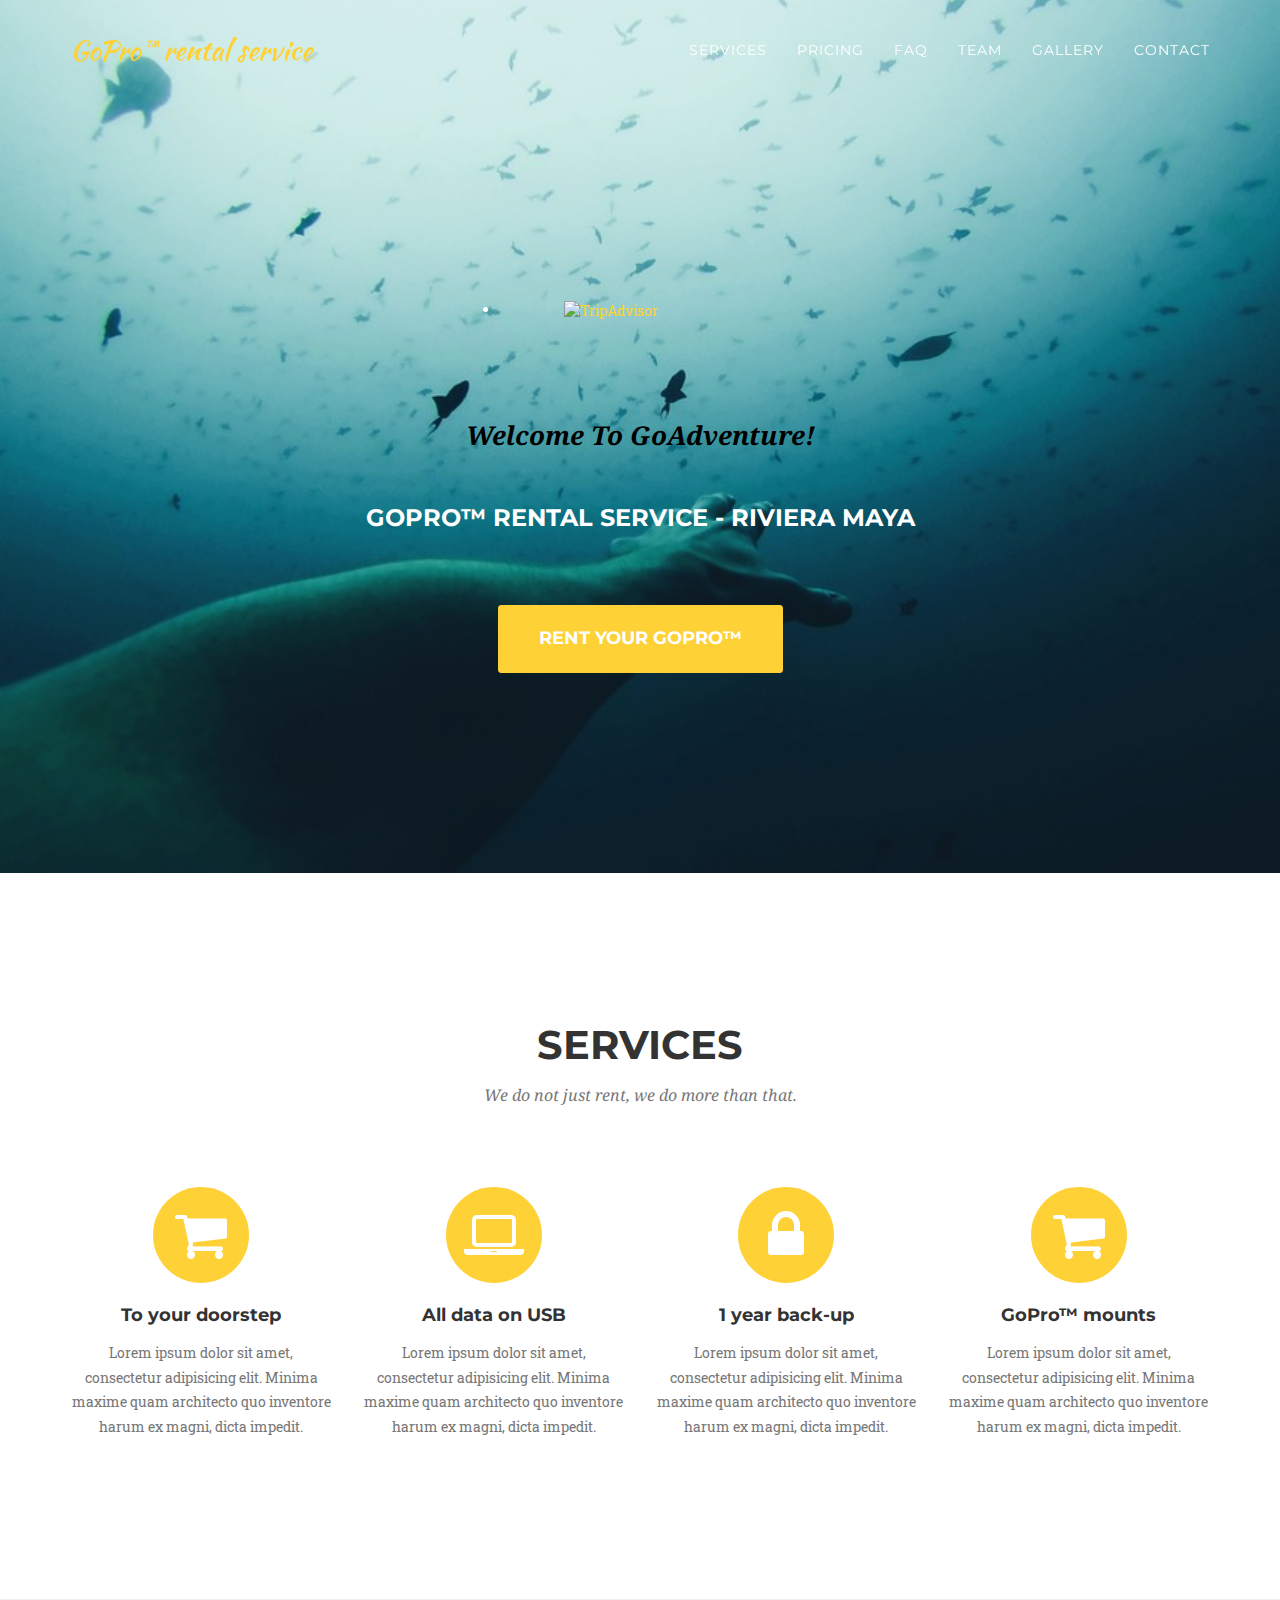
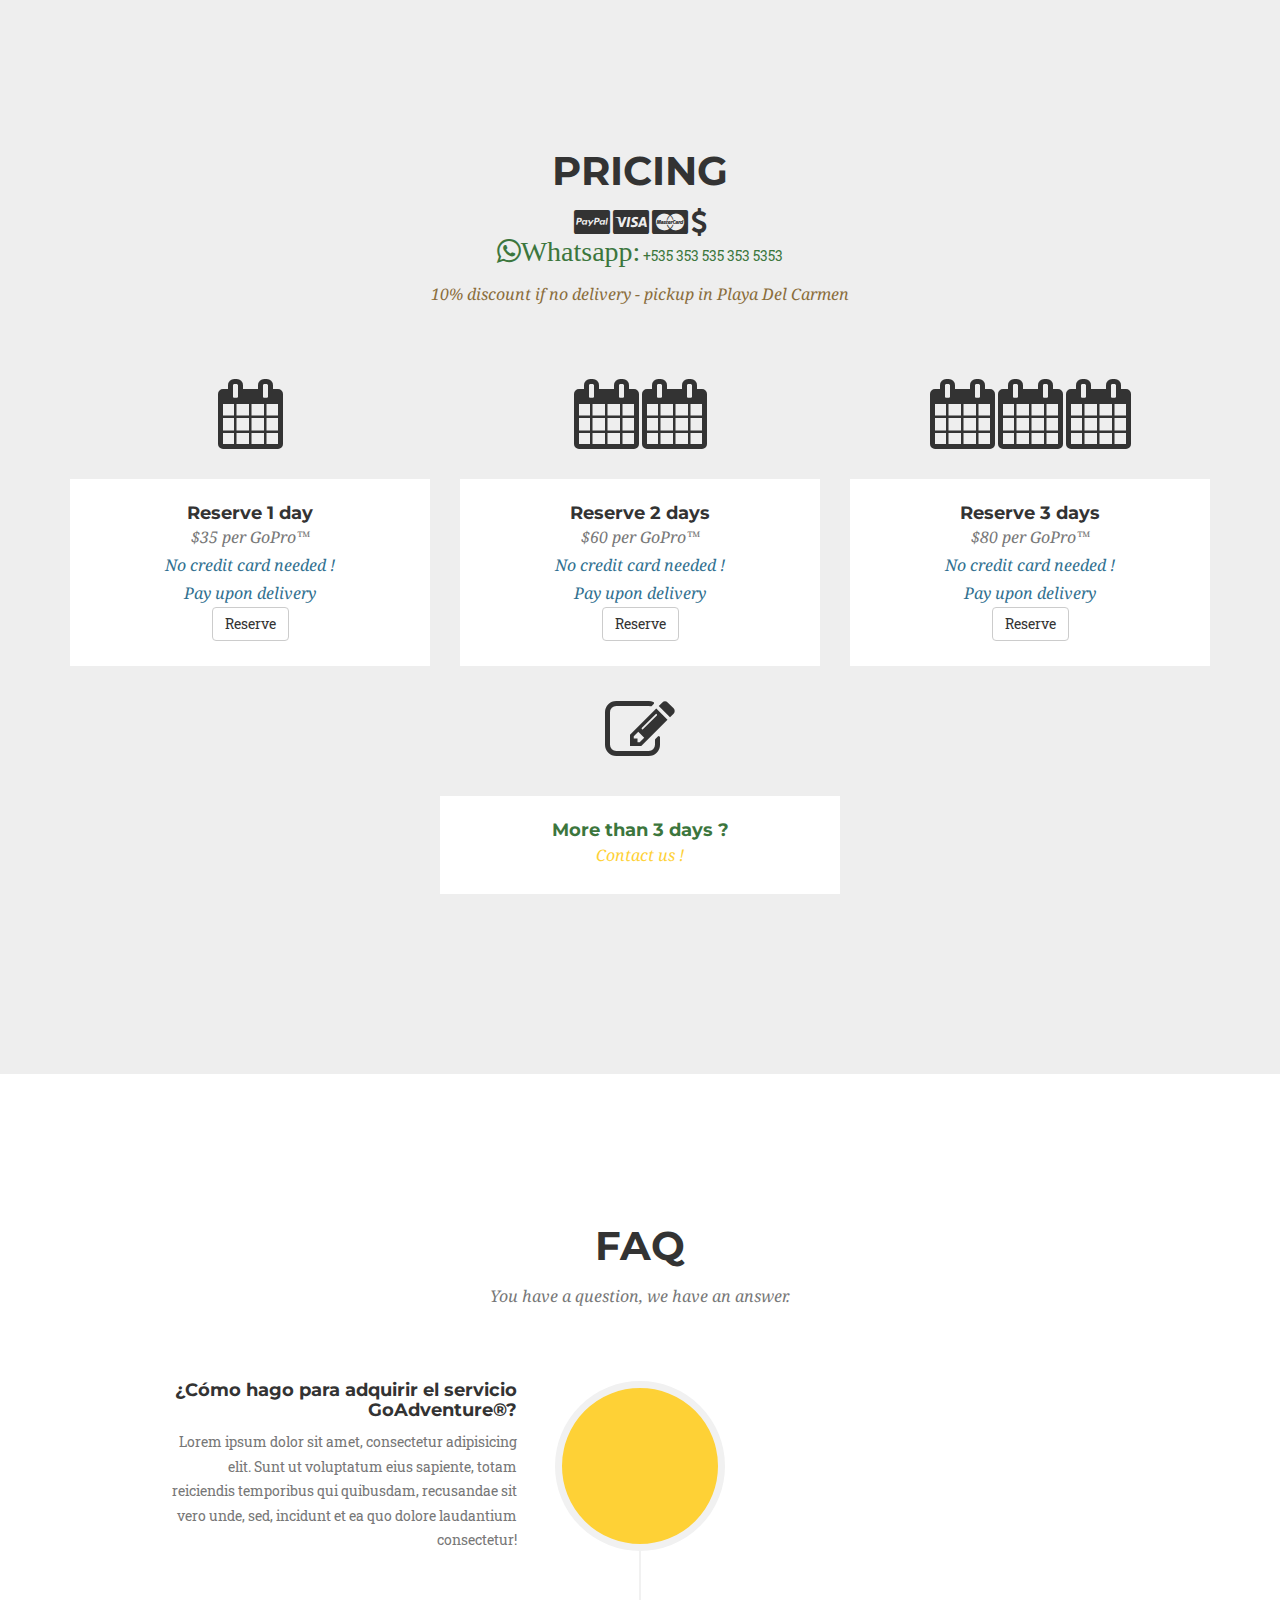
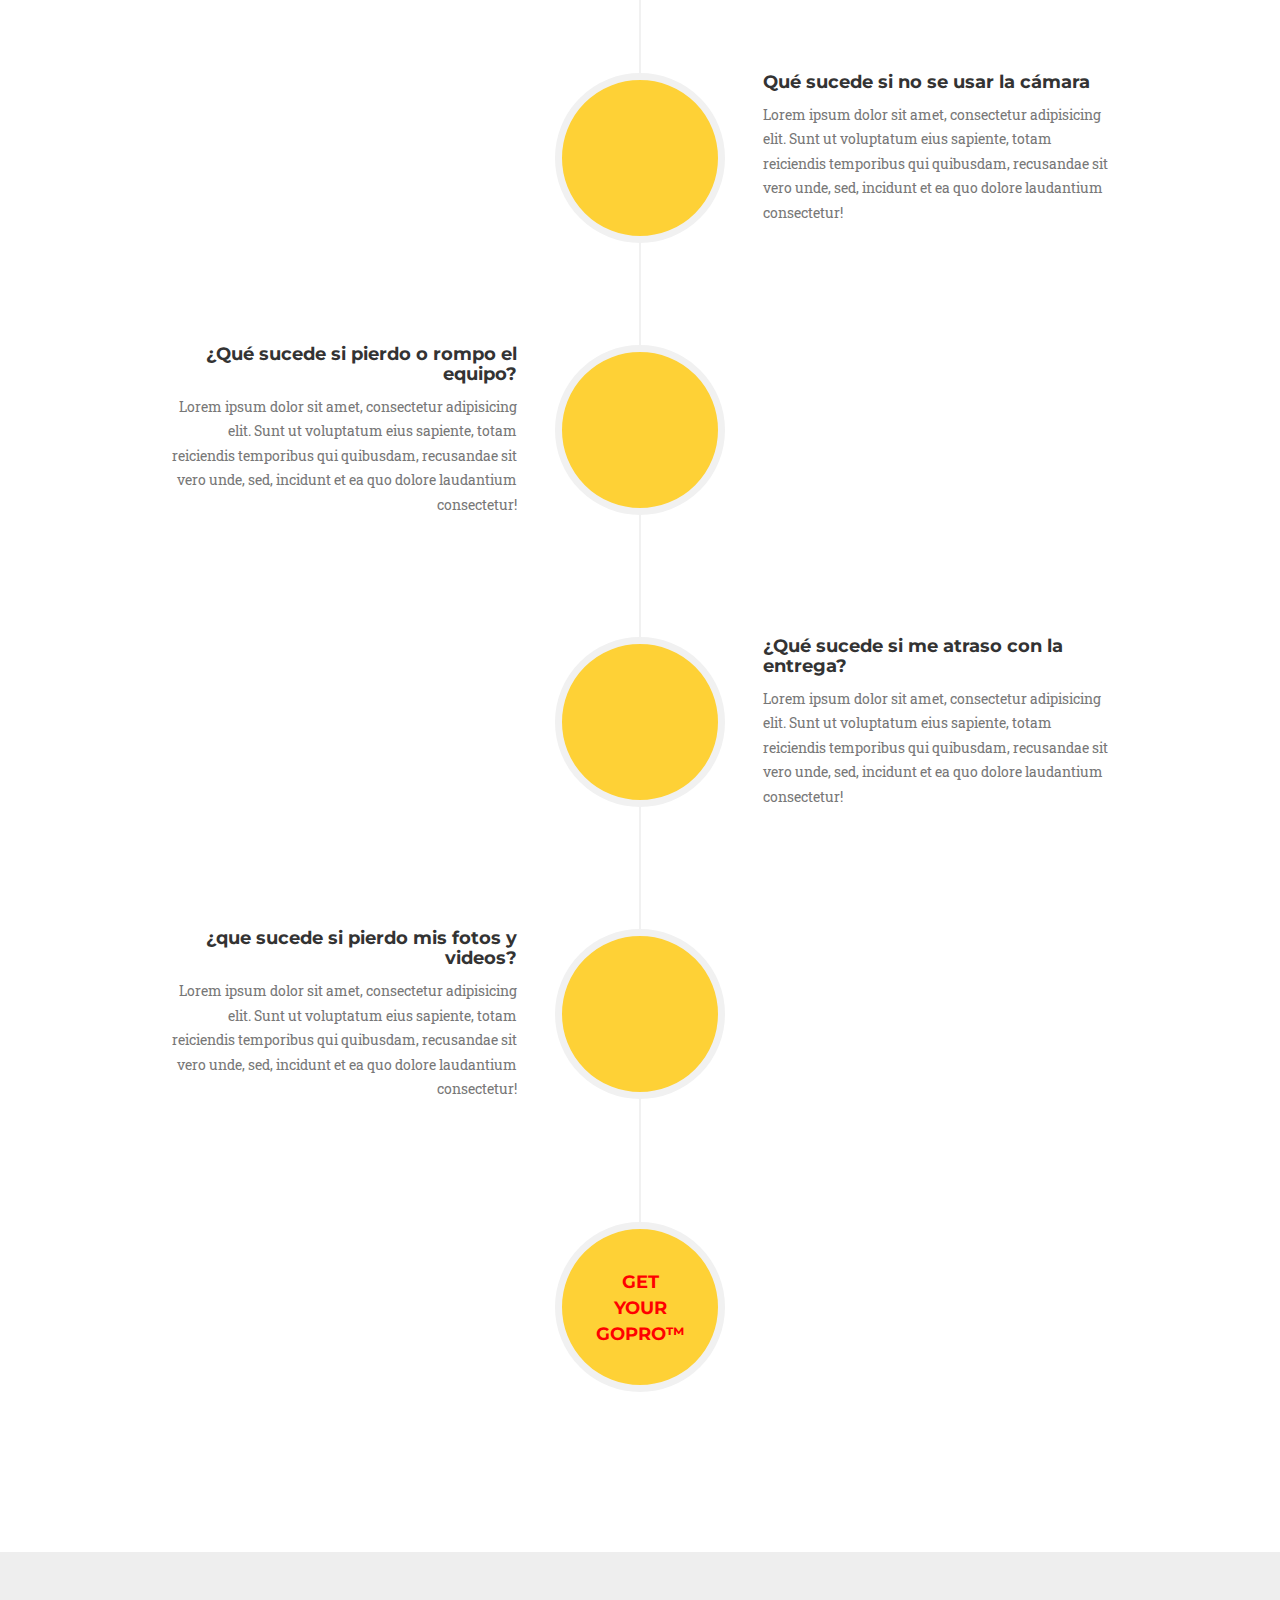
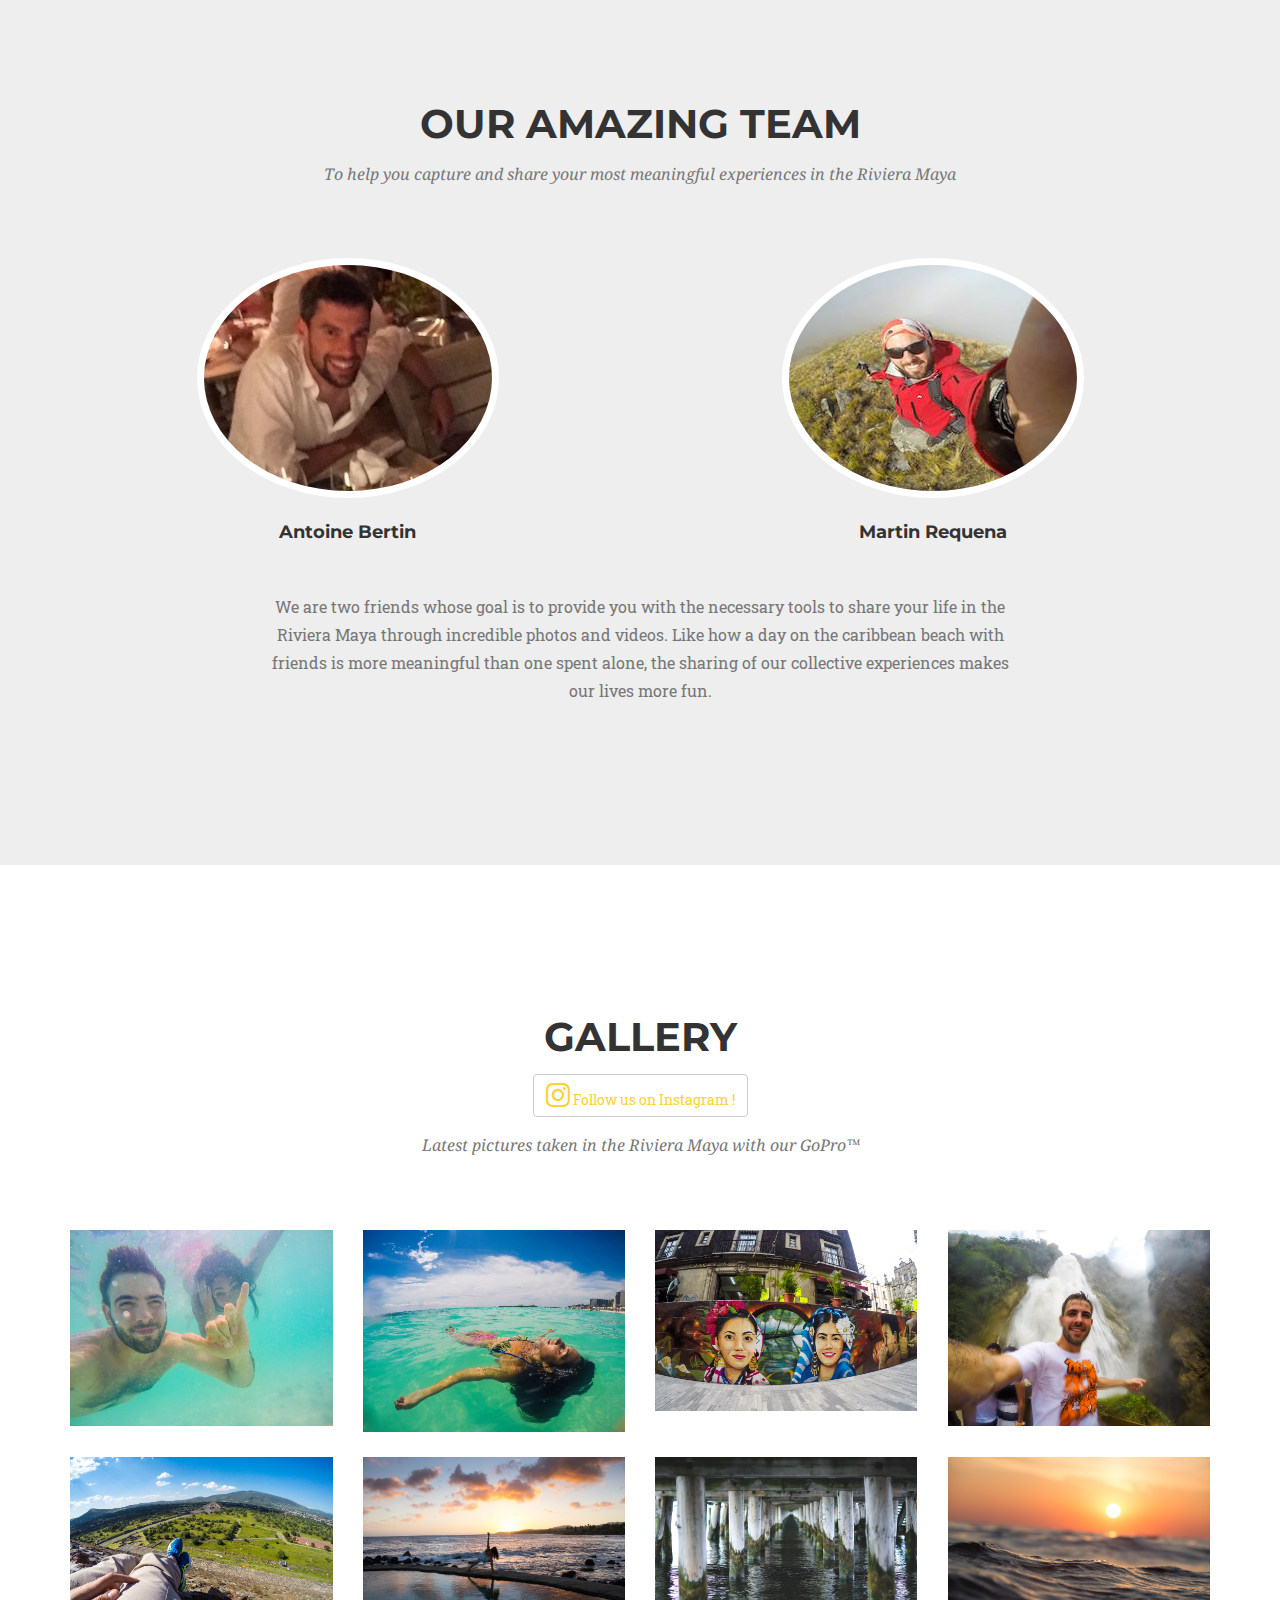
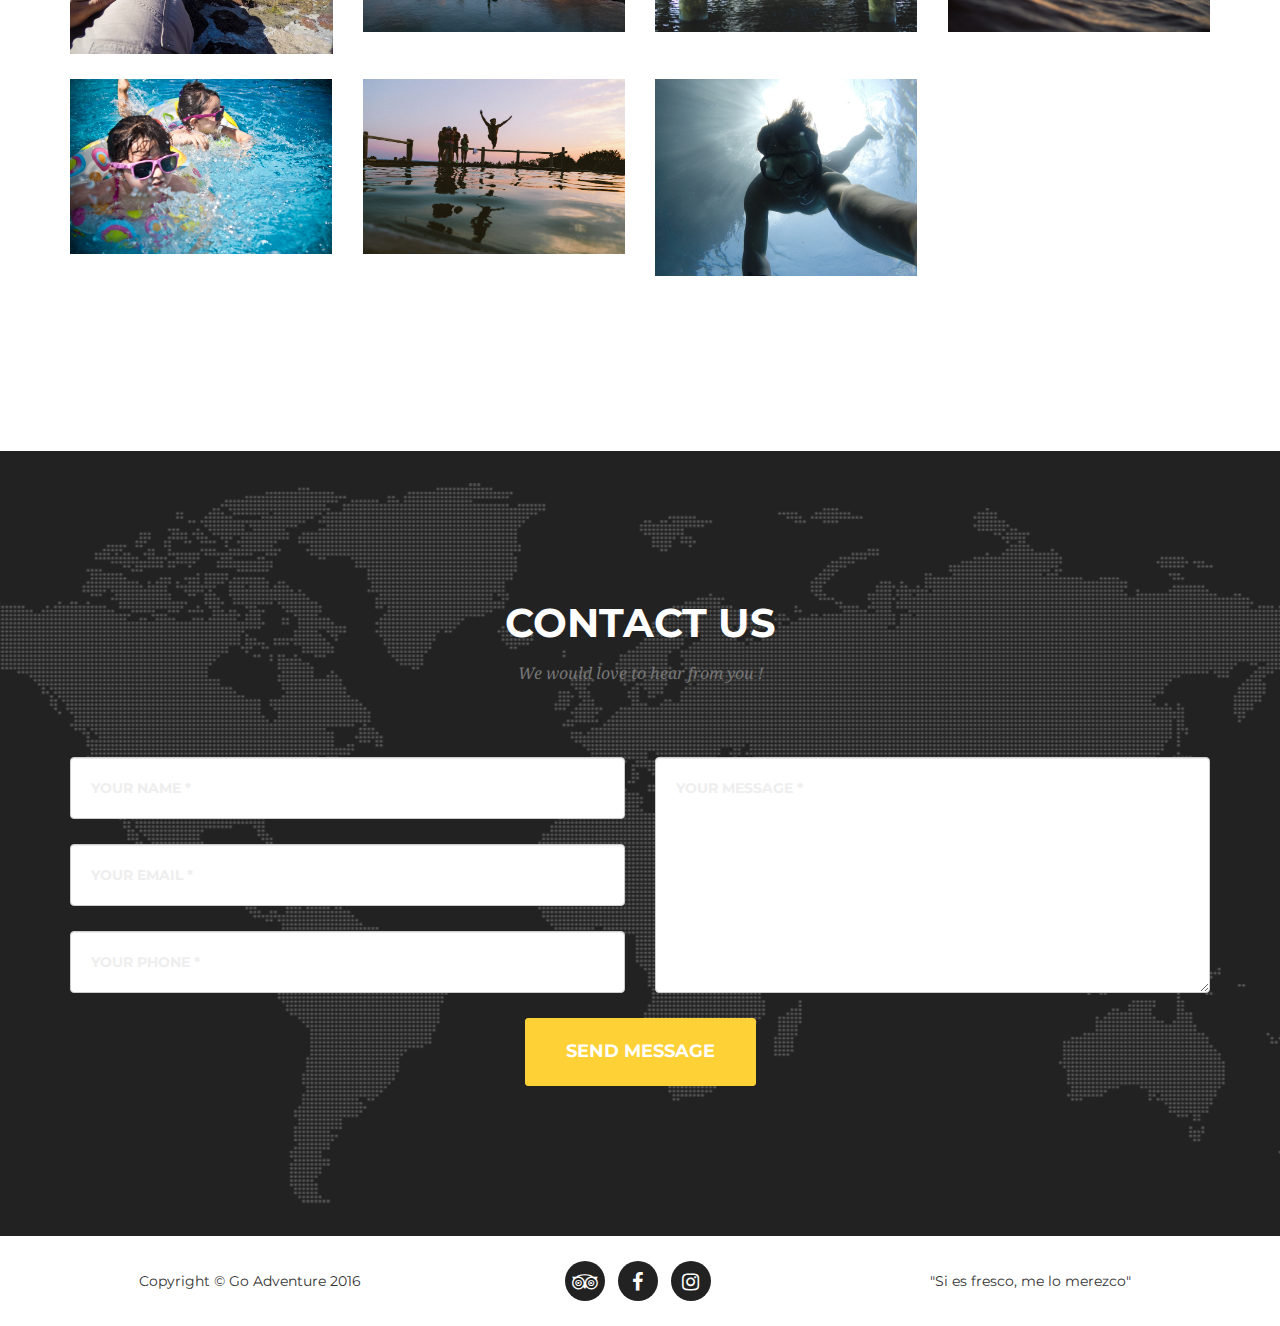
==== index.html @ 7c7f5ff0 "social plugin" ====
<!DOCTYPE html>
<html lang="en">

<head>

    <meta charset="utf-8">
    <meta http-equiv="X-UA-Compatible" content="IE=edge">
    <meta name="viewport" content="width=device-width, initial-scale=1">
    <meta name="description" content="">
    <meta name="author" content="">

    <title>GoAdventure</title>

    <!-- Bootstrap Core CSS -->
    <link href="vendor/bootstrap/css/bootstrap.min.css" rel="stylesheet">

    <!-- Custom Fonts -->
    <link href="vendor/font-awesome/css/font-awesome.min.css" rel="stylesheet" type="text/css">
    <link href="https://fonts.googleapis.com/css?family=Montserrat:400,700" rel="stylesheet" type="text/css">
    <link href='https://fonts.googleapis.com/css?family=Kaushan+Script' rel='stylesheet' type='text/css'>
    <link href='https://fonts.googleapis.com/css?family=Droid+Serif:400,700,400italic,700italic' rel='stylesheet' type='text/css'>
    <link href='https://fonts.googleapis.com/css?family=Roboto+Slab:400,100,300,700' rel='stylesheet' type='text/css'>

    <!-- Theme CSS -->
    <link href="css/agency.min.css" rel="stylesheet">

    <!-- HTML5 Shim and Respond.js IE8 support of HTML5 elements and media queries -->
    <!-- WARNING: Respond.js doesn't work if you view the page via file:// -->
    <!--[if lt IE 9]>
        <script src="https://oss.maxcdn.com/libs/html5shiv/3.7.0/html5shiv.js"></script>
        <script src="https://oss.maxcdn.com/libs/respond.js/1.4.2/respond.min.js"></script>
    <![endif]-->

</head>

<body id="page-top" class="index">
    <!-- Navigation -->
    <nav id="mainNav" class="navbar navbar-default navbar-custom navbar-fixed-top">
        <div class="container">
            <!-- Brand and toggle get grouped for better mobile display -->
            <div class="navbar-header page-scroll">
                <button type="button" class="navbar-toggle" data-toggle="collapse" data-target="#bs-example-navbar-collapse-1">
                    <span class="sr-only">Toggle navigation</span> Menu <i class="fa fa-bars"></i>
                </button>
                <a class="navbar-brand page-scroll" href="#page-top">GoPro&trade; rental service</a>
            </div>

            <!-- Collect the nav links, forms, and other content for toggling -->
            <div class="collapse navbar-collapse" id="bs-example-navbar-collapse-1">
                <ul class="nav navbar-nav navbar-right">
                    <li class="hidden">
                        <a href="#page-top"></a>
                    </li>
                    <li>
                        <a class="page-scroll" href="#services">Services</a>
                    </li>
                    <li>
                        <a class="page-scroll" href="#portfolio">Pricing</a>
                    </li>
                    <li>
                        <a class="page-scroll" href="#about">FAQ</a>
                    </li>
                    <li>
                        <a class="page-scroll" href="#team">Team</a>
                    </li>
                    <li>
                        <a class="page-scroll" href="#gallery">Gallery</a>
                    </li>
                    <li>
                        <a class="page-scroll" href="#contact">Contact</a>
                    </li>
                </ul>
            </div>
            <!-- /.navbar-collapse -->
        </div>
        <!-- /.container-fluid -->
    </nav>

    <!-- Header -->
    <header>
        <div class="container">
            <div class="intro-text">
                <div id="social" class="row">
                    <div id="TA_cdsratingsonlynarrow426" class="TA_cdsratingsonlynarrow col-xs-6 col-sm-3 col-sm-offset-4"><ul id="7rQtjuL" class="TA_links B20NeG4"><li id="ilUGrlw7D" class="s9yWY18R"><a target="_blank" href="https://www.tripadvisor.com/"><img src="https://www.tripadvisor.com/img/cdsi/img2/branding/tripadvisor_logo_transp_340x80-18034-2.png" alt="TripAdvisor"/></a></li></ul></div><script src="https://www.jscache.com/wejs?wtype=cdsratingsonlynarrow&amp;uniq=426&amp;locationId=3572885&amp;lang=en_US&amp;border=true&amp;shadow=false&amp;display_version=2"></script>
                    <iframe src="https://www.facebook.com/plugins/like.php?href=https%3A%2F%2Fwww.facebook.com%2Fgoadventureplaya%2F&width=450&layout=standard&action=like&size=small&show_faces=true&share=true&height=80&appId=209034415775655" width="450" height="80" style="border:none;overflow:hidden" scrolling="no" frameborder="0" allowTransparency="true"></iframe>
                </div>
                <div class="intro-lead-in row" id="welcome">Welcome To GoAdventure!</div>
                <div class="intro-heading row">GoPro&trade; rental service - Riviera Maya</div>
                <a href="#portfolio" class="page-scroll btn btn-xl row">Rent your GoPro&trade;</a>
            </div>
        </div>
    </header>

    <!-- Services Section -->
    <section id="services">
        <div class="container">
            <div class="row">
                <div class="col-lg-12 text-center">
                    <h2 class="section-heading">Services</h2>
                    <h3 class="section-subheading text-muted">We do not just rent, we do more than that.</h3>
                </div>
            </div>
            <div class="row text-center">
                <div class="col-md-3">
                    <span class="fa-stack fa-4x">
                        <i class="fa fa-circle fa-stack-2x text-primary"></i>
                        <i class="fa fa-shopping-cart fa-stack-1x fa-inverse"></i>
                    </span>
                    <h4 class="service-heading">To your doorstep</h4>
                    <p class="text-muted">Lorem ipsum dolor sit amet, consectetur adipisicing elit. Minima maxime quam architecto quo inventore harum ex magni, dicta impedit.</p>
                </div>
                <div class="col-md-3">
                    <span class="fa-stack fa-4x">
                        <i class="fa fa-circle fa-stack-2x text-primary"></i>
                        <i class="fa fa-laptop fa-stack-1x fa-inverse"></i>
                    </span>
                    <h4 class="service-heading">All data on USB</h4>
                    <p class="text-muted">Lorem ipsum dolor sit amet, consectetur adipisicing elit. Minima maxime quam architecto quo inventore harum ex magni, dicta impedit.</p>
                </div>
                <div class="col-md-3">
                    <span class="fa-stack fa-4x">
                        <i class="fa fa-circle fa-stack-2x text-primary"></i>
                        <i class="fa fa-lock fa-stack-1x fa-inverse"></i>
                    </span>
                    <h4 class="service-heading">1 year back-up</h4>
                    <p class="text-muted">Lorem ipsum dolor sit amet, consectetur adipisicing elit. Minima maxime quam architecto quo inventore harum ex magni, dicta impedit.</p>
                </div>
                <div class="col-md-3">
                    <span class="fa-stack fa-4x">
                        <i class="fa fa-circle fa-stack-2x text-primary"></i>
                        <i class="fa fa-shopping-cart fa-stack-1x fa-inverse"></i>
                    </span>
                    <h4 class="service-heading">GoPro&trade; mounts</h4>
                    <p class="text-muted">Lorem ipsum dolor sit amet, consectetur adipisicing elit. Minima maxime quam architecto quo inventore harum ex magni, dicta impedit.</p>
                </div>
            </div>
        </div>
    </section>

    <!-- Pricing Grid Section -->
    <section id="portfolio" class="bg-light-gray">
        <div class="container">
            <div class="row">
                <div class="col-lg-12 text-center">
                    <h2 class="section-heading">Pricing</h2>
                    <i class="fa fa-cc-paypal fa-2x" aria-hidden="true"></i>
                    <i class="fa fa-cc-visa fa-2x" aria-hidden="true"></i>
                    <i class="fa fa-cc-mastercard fa-2x" aria-hidden="true"></i>
                    <i class="fa fa-usd fa-2x" aria-hidden="true"></i>
                    <div class="text-success">
                        <i class="fa fa-whatsapp fa-2x" aria-hidden="true">Whatsapp:</i> +535 353 535 353 5353
                    </div>
                    <h3 class="section-subheading text-warning">10% discount if no delivery - pickup in Playa Del Carmen</h3>
                </div>
            </div>
            <div class="row">
                <div class="col-md-4 col-sm-6 portfolio-item center">
                    <div class="inherit">
                        <i class="fa fa-calendar fa-5x" aria-hidden="true"></i>
                    </div>
                    <div class="portfolio-caption">
                        <h4>Reserve 1 day</h4>
                        <p class="text-muted">$35 per GoPro&trade;</p>
                        <p class="text-info">No credit card needed !</p>
                        <p class="text-info">Pay upon delivery</p>                        
                        <a class="btn btn-default" href="https://sagenda.net/Frontend/57f74970f66fe2eb0caf9ac7?retrieveFromCookies=False" target="_blank">Reserve</a>
                    </div>
                </div>
                <div class="col-md-4 col-sm-6 portfolio-item center">
                    <div class="inherit">
                        <i class="fa fa-calendar fa-5x" aria-hidden="true"></i>
                        <i class="fa fa-calendar fa-5x" aria-hidden="true"></i>                        
                    </div>
                    <div class="portfolio-caption">
                        <h4>Reserve 2 days</h4>
                        <p class="text-muted">$60 per GoPro&trade;</p>
                        <p class="text-info">No credit card needed !</p>
                        <p class="text-info">Pay upon delivery</p>                        
                        <a class="btn btn-default" href="https://sagenda.net/Frontend/57f74970f66fe2eb0caf9ac7?retrieveFromCookies=False" target="_blank">Reserve</a>
                    </div>
                </div>
                <div class="col-md-4 col-sm-6 portfolio-item center">
                    <div class="inherit">
                        <i class="fa fa-calendar fa-5x" aria-hidden="true"></i>
                        <i class="fa fa-calendar fa-5x" aria-hidden="true"></i>
                        <i class="fa fa-calendar fa-5x" aria-hidden="true"></i>                        
                    </div>
                    <div class="portfolio-caption">
                        <h4>Reserve 3 days</h4>
                        <p class="text-muted">$80 per GoPro&trade;</p>
                        <p class="text-info">No credit card needed !</p>
                        <p class="text-info">Pay upon delivery</p>                        
                        <a class="btn btn-default" href="https://sagenda.net/Frontend/57f74970f66fe2eb0caf9ac7?retrieveFromCookies=False" target="_blank">Reserve</a>
                    </div>
                </div>                
            </div>
            <div class="row">
                <div class="col-md-offset-6 portfolio-item center">
                    <div class="inherit">
                        <i class="fa fa-pencil-square-o fa-5x" aria-hidden="true"></i>                       
                    </div>
                    <div class="portfolio-caption">
                        <h4 class="text-success">More than 3 days ?</h4>
                        <p class="text-muted"><a href="#contact" class="page-scroll">Contact us !</a></p>
                    </div>                
                </div>                
            </div>
        </div>
    </section>

    <!-- FAQ Section -->
    <section id="about">
        <div class="container">
            <div class="row">
                <div class="col-lg-12 text-center">
                    <h2 class="section-heading">FAQ</h2>
                    <h3 class="section-subheading text-muted">You have a question, we have an answer.</h3>
                </div>
            </div>
            <div class="row">
                <div class="col-lg-12">
                    <ul class="timeline">
                        <li>
                            <div class="timeline-image">
                            </div>
                            <div class="timeline-panel">
                                <div class="timeline-heading">
                                    <h4 class="subheading">¿Cómo hago para adquirir el servicio GoAdventure®?</h4>
                                </div>
                                <div class="timeline-body">
                                    <p class="text-muted">Lorem ipsum dolor sit amet, consectetur adipisicing elit. Sunt ut voluptatum eius sapiente, totam reiciendis temporibus qui quibusdam, recusandae sit vero unde, sed, incidunt et ea quo dolore laudantium consectetur!</p>
                                </div>
                            </div>
                        </li>
                        <li class="timeline-inverted">
                            <div class="timeline-image">
                            </div>
                            <div class="timeline-panel">
                                <div class="timeline-heading">
                                    <h4 class="subheading">Qué sucede si no se usar la cámara</h4>
                                </div>
                                <div class="timeline-body">
                                    <p class="text-muted">Lorem ipsum dolor sit amet, consectetur adipisicing elit. Sunt ut voluptatum eius sapiente, totam reiciendis temporibus qui quibusdam, recusandae sit vero unde, sed, incidunt et ea quo dolore laudantium consectetur!</p>
                                </div>
                            </div>
                        </li>
                        <li>
                            <div class="timeline-image">
                            </div>
                            <div class="timeline-panel">
                                <div class="timeline-heading">
                                    <h4 class="subheading">¿Qué sucede si pierdo o rompo el equipo?</h4>
                                </div>
                                <div class="timeline-body">
                                    <p class="text-muted">Lorem ipsum dolor sit amet, consectetur adipisicing elit. Sunt ut voluptatum eius sapiente, totam reiciendis temporibus qui quibusdam, recusandae sit vero unde, sed, incidunt et ea quo dolore laudantium consectetur!</p>
                                </div>
                            </div>
                        </li>
                        <li class="timeline-inverted">
                            <div class="timeline-image">
                            </div>
                            <div class="timeline-panel">
                                <div class="timeline-heading">
                                    <h4 class="subheading">¿Qué sucede si me atraso con la entrega?</h4>
                                </div>
                                <div class="timeline-body">
                                    <p class="text-muted">Lorem ipsum dolor sit amet, consectetur adipisicing elit. Sunt ut voluptatum eius sapiente, totam reiciendis temporibus qui quibusdam, recusandae sit vero unde, sed, incidunt et ea quo dolore laudantium consectetur!</p>
                                </div>
                            </div>
                        </li>
                        <li>
                            <div class="timeline-image">
                            </div>
                            <div class="timeline-panel">
                                <div class="timeline-heading">
                                    <h4 class="subheading">¿que sucede si pierdo mis fotos y videos?</h4>
                                </div>
                                <div class="timeline-body">
                                    <p class="text-muted">Lorem ipsum dolor sit amet, consectetur adipisicing elit. Sunt ut voluptatum eius sapiente, totam reiciendis temporibus qui quibusdam, recusandae sit vero unde, sed, incidunt et ea quo dolore laudantium consectetur!</p>
                                </div>
                            </div>
                        </li>
                        <li class="timeline-inverted">
                            <div class="timeline-image">
                                <a href="#portfolio" id="color" class="page-scroll">
                                    <h4>Get 
                                    <br>Your
                                    <br>GoPro&trade;</h4>
                                </a>
                            </div>
                        </li>
                    </ul>
                </div>
            </div>
        </div>
    </section>

    <!-- Team Section -->
    <section id="team" class="bg-light-gray">
        <div class="container">
            <div class="row">
                <div class="col-lg-12 text-center">
                    <h2 class="section-heading">Our Amazing Team</h2>
                    <h3 class="section-subheading text-muted">To help you capture and share your most meaningful experiences in the Riviera Maya</h3>
                </div>
            </div>
            <div class="row">
                <div class="col-sm-6">
                    <div class="team-member">
                        <img src="img/team/1.jpg" class="img-responsive img-circle" alt="">
                        <h4>Antoine Bertin</h4>
<!--                         <p class="text-muted">The brain</p> -->
<!--                         <ul class="list-inline social-buttons">
                            <li><a href="#" target="_blank"><i class="fa fa-twitter"></i></a>
                            </li>
                            <li><a href="https://www.facebook.com/goadventureplaya/" target="_blank"><i class="fa fa-facebook"></i></a>
                            </li>
                        </ul> -->
                    </div>
                </div>
                <div class="col-sm-6">
                    <div class="team-member">
                        <img src="img/team/2.jpg" class="img-responsive img-circle" alt="">
                        <h4>Martin Requena</h4>
<!--                         <p class="text-muted">The artist</p> -->
<!--                         <ul class="list-inline social-buttons">
                            <li><a href="#" target="_blank"><i class="fa fa-twitter"></i></a>
                            </li>
                            <li><a href="https://www.facebook.com/goadventureplaya/" target="_blank"><i class="fa fa-facebook"></i></a>
                            </li>
                        </ul> -->
                    </div>
                </div>
            </div>
            <div class="row">
                <div class="col-lg-8 col-lg-offset-2 text-center">
                    <p class="large text-muted"> We are two friends whose goal is to provide you with the necessary tools to share your life in the Riviera Maya through incredible photos and videos. Like how a day on the caribbean beach with friends is more meaningful than one spent alone, the sharing of our collective experiences makes our lives more fun. 
                    </p>
                </div>
            </div>
        </div>
    </section>

    <!-- Gallery -->
    <section id="gallery">
        <div class="container">
            <div class="row">
                <div class="col-lg-12 text-center">
                    <h2 class="section-heading">Gallery</h2>
                    <div class="btn btn-default">
                        <a href="https://www.instagram.com/goadventureplaya" target="_blank" id="instalink"><i class="fa fa-instagram fa-2x "></i> Follow us on Instagram !</a>
                    </div>
                    <h3 class="section-subheading text-muted">Latest pictures taken in the Riviera Maya with our GoPro&trade;</h3>
                </div>
            </div>          

            <div class="row">
                <div class="col-md-3 margin-bot">
                    <img class="img-responsive" src="img/gallery/1.jpg" alt="">
                </div>
                <div class="col-md-3 margin-bot">
                    <img class="img-responsive" src="img/gallery/2.jpg" alt="">
                </div>
                <div class="col-md-3 margin-bot">
                    <img class="img-responsive" src="img/gallery/3.jpg" alt="">
                </div>
                <div class="col-md-3 margin-bot">
                    <img class="img-responsive" src="img/gallery/4.jpg" alt="">
                </div>
            </div>

            <div class="row">
                <div class="col-md-3 margin-bot">
                    <img class="img-responsive" src="img/gallery/5.jpg" alt="">
                </div>
                <div class="col-md-3 margin-bot">
                    <img class="img-responsive" src="img/gallery/6.jpg" alt="">
                </div>
                <div class="col-md-3 margin-bot">
                    <img class="img-responsive" src="img/gallery/7.jpg" alt="">
                </div>
                <div class="col-md-3 margin-bot">
                    <img class="img-responsive" src="img/gallery/8.jpg" alt="">
                </div>
            </div>

            <div class="row">
                <div class="col-md-3 margin-bot">
                    <img class="img-responsive" src="img/gallery/9.jpg" alt="">
                </div>
                <div class="col-md-3 margin-bot">
                    <img class="img-responsive" src="img/gallery/10.jpg" alt="">
                </div>
                <div class="col-md-3 margin-bot">
                    <img class="img-responsive" src="img/gallery/11.jpg" alt="">
                </div>
                <div class="col-md-3 margin-bot">
                    <img class="img-responsive" src="img/gallery/12.jpg" alt="">
                </div>
            </div>
        </div>
    </section>

    <!-- Contact Section -->
    <section id="contact">
        <div class="container">
            <div class="row">
                <div class="col-lg-12 text-center">
                    <h2 class="section-heading">Contact Us</h2>
                    <h3 class="section-subheading text-muted">We would love to hear from you !</h3>
                </div>
            </div>
            <div class="row">
                <div class="col-lg-12">
                    <form name="sentMessage" id="contactForm" novalidate>
                        <div class="row">
                            <div class="col-md-6">
                                <div class="form-group">
                                    <input type="text" class="form-control" placeholder="Your Name *" id="name" required data-validation-required-message="Please enter your name.">
                                    <p class="help-block text-danger"></p>
                                </div>
                                <div class="form-group">
                                    <input type="email" class="form-control" placeholder="Your Email *" id="email" required data-validation-required-message="Please enter your email address.">
                                    <p class="help-block text-danger"></p>
                                </div>
                                <div class="form-group">
                                    <input type="tel" class="form-control" placeholder="Your Phone *" id="phone" required data-validation-required-message="Please enter your phone number.">
                                    <p class="help-block text-danger"></p>
                                </div>
                            </div>
                            <div class="col-md-6">
                                <div class="form-group">
                                    <textarea class="form-control" placeholder="Your Message *" id="message" required data-validation-required-message="Please enter a message."></textarea>
                                    <p class="help-block text-danger"></p>
                                </div>
                            </div>
                            <div class="clearfix"></div>
                            <div class="col-lg-12 text-center">
                                <div id="success"></div>
                                <button type="submit" class="btn btn-xl">Send Message</button>
                            </div>
                        </div>
                    </form>
                </div>
            </div>
        </div>
    </section>

    <footer>
        <div class="container">
            <div class="row">
                <div class="col-md-4">
                    <span class="copyright">Copyright &copy; Go Adventure 2016</span>
                </div>
                <div class="col-md-4">
                    <ul class="list-inline social-buttons">
                        <li><a href="#" target="_blank"><i class="fa fa-tripadvisor"></i></a>
                        </li>
                        <li><a href="https://www.facebook.com/goadventureplaya/" target="_blank"><i class="fa fa-facebook"></i></a>
                        </li>
                        <li><a href="https://www.instagram.com/goadventureplaya" target="_blank"><i class="fa fa-instagram"></i></a>
                        </li>
                    </ul>
                </div>
                <div class="col-md-4">
                    <span class="copyright">"Si es fresco, me lo merezco"</span>
                </div>
            </div>
        </div>
    </footer>

    <!-- jQuery -->
    <script src="vendor/jquery/jquery.min.js"></script>

    <!-- Bootstrap Core JavaScript -->
    <script src="vendor/bootstrap/js/bootstrap.min.js"></script>

    <!-- Plugin JavaScript -->
    <script src="https://cdnjs.cloudflare.com/ajax/libs/jquery-easing/1.3/jquery.easing.min.js"></script>

    <!-- Contact Form JavaScript -->
    <script src="js/jqBootstrapValidation.js"></script>
    <script src="js/contact_me.js"></script>

    <!-- Theme JavaScript -->
    <script src="js/agency.min.js"></script>

</body>

</html>
---- css/agency.min.css ----
/*!
 * Start Bootstrap - Agency v3.3.7+1 (http://startbootstrap.com/template-overviews/agency)
 * Copyright 2013-2016 Start Bootstrap
 * Licensed under MIT (https://github.com/BlackrockDigital/startbootstrap/blob/gh-pages/LICENSE)
 */.btn-primary.active,.btn-primary:active,.btn-xl.active,.btn-xl:active,.open .dropdown-toggle.btn-primary,.open .dropdown-toggle.btn-xl{background-image:none}body{overflow-x:hidden;font-family:"Roboto Slab","Helvetica Neue",Helvetica,Arial,sans-serif;webkit-tap-highlight-color:#fed136}.btn-primary,.btn-xl,h1,h2,h3,h4,h5,h6{font-family:Montserrat,"Helvetica Neue",Helvetica,Arial,sans-serif;text-transform:uppercase;font-weight:700}.text-muted{color:#777}.text-primary,a{color:#fed136}p{font-size:14px;line-height:1.75}p.large{font-size:16px}a,a.active,a:active,a:focus,a:hover{outline:0}a.active,a:active,a:focus,a:hover{color:#fec503}.img-centered{margin:0 auto}.bg-light-gray{background-color:#eee}.bg-darkest-gray{background-color:#222}.btn-primary{color:#fff;background-color:#fed136;border-color:#fed136}.btn-primary.active,.btn-primary:active,.btn-primary:focus,.btn-primary:hover,.open .dropdown-toggle.btn-primary{color:#fff;background-color:#fec503;border-color:#f6bf01}.btn-primary.disabled,.btn-primary.disabled.active,.btn-primary.disabled:active,.btn-primary.disabled:focus,.btn-primary.disabled:hover,.btn-primary[disabled],.btn-primary[disabled].active,.btn-primary[disabled]:active,.btn-primary[disabled]:focus,.btn-primary[disabled]:hover,fieldset[disabled] .btn-primary,fieldset[disabled] .btn-primary.active,fieldset[disabled] .btn-primary:active,fieldset[disabled] .btn-primary:focus,fieldset[disabled] .btn-primary:hover{background-color:#fed136;border-color:#fed136}.btn-primary .badge{color:#fed136;background-color:#fff}.btn-xl{color:#fff;background-color:#fed136;border-color:#fed136;border-radius:3px;font-size:18px;padding:20px 40px}.btn-xl.active,.btn-xl:active,.btn-xl:focus,.btn-xl:hover,.open .dropdown-toggle.btn-xl{color:#fff;background-color:#fec503;border-color:#f6bf01}.btn-xl.disabled,.btn-xl.disabled.active,.btn-xl.disabled:active,.btn-xl.disabled:focus,.btn-xl.disabled:hover,.btn-xl[disabled],.btn-xl[disabled].active,.btn-xl[disabled]:active,.btn-xl[disabled]:focus,.btn-xl[disabled]:hover,fieldset[disabled] .btn-xl,fieldset[disabled] .btn-xl.active,fieldset[disabled] .btn-xl:active,fieldset[disabled] .btn-xl:focus,fieldset[disabled] .btn-xl:hover{background-color:#fed136;border-color:#fed136}.btn-xl .badge{color:#fed136;background-color:#fff}.navbar-custom{background-color:#222;border-color:transparent}.navbar-custom .navbar-brand{color:#fed136;font-family:"Kaushan Script","Helvetica Neue",Helvetica,Arial,cursive}.navbar-custom .navbar-brand.active,.navbar-custom .navbar-brand:active,.navbar-custom .navbar-brand:focus,.navbar-custom .navbar-brand:hover{color:#fec503}.navbar-custom .nav li a,.navbar-custom .navbar-toggle{font-family:Montserrat,"Helvetica Neue",Helvetica,Arial,sans-serif;color:#fff;text-transform:uppercase}.navbar-custom .navbar-collapse{border-color:rgba(255,255,255,.02)}.navbar-custom .navbar-toggle{background-color:#fed136;border-color:#fed136;font-size:12px}.navbar-custom .navbar-toggle:focus,.navbar-custom .navbar-toggle:hover{background-color:#fed136}.navbar-custom .nav li a{font-weight:400;letter-spacing:1px}.navbar-custom .nav li a:focus,.navbar-custom .nav li a:hover{color:#fed136;outline:0}.navbar-custom .navbar-nav>.active>a{border-radius:0;color:#fff;background-color:#fed136}.navbar-custom .navbar-nav>.active>a:focus,.navbar-custom .navbar-nav>.active>a:hover{color:#fff;background-color:#fec503}@media (min-width:768px){.navbar-custom{background-color:transparent;padding:25px 0;-webkit-transition:padding .3s;-moz-transition:padding .3s;transition:padding .3s;border:none}.navbar-custom .navbar-brand{font-size:2em;-webkit-transition:all .3s;-moz-transition:all .3s;transition:all .3s}.navbar-custom .navbar-nav>.active>a{border-radius:3px}.navbar-custom.affix{background-color:#222;padding:10px 0}.navbar-custom.affix .navbar-brand{font-size:1.5em}}header{background-image:url(../img/header-bg.jpg);background-repeat:no-repeat;background-attachment:scroll;background-position:center center;-webkit-background-size:cover;-moz-background-size:cover;background-size:cover;-o-background-size:cover;text-align:center;color:#fff}header .intro-text{padding-top:100px;padding-bottom:50px}header .intro-text .intro-lead-in{font-family:"Droid Serif","Helvetica Neue",Helvetica,Arial,sans-serif;font-style:italic;font-size:22px;line-height:22px;margin-bottom:25px}header .intro-text .intro-heading{font-family:Montserrat,"Helvetica Neue",Helvetica,Arial,sans-serif;text-transform:uppercase;font-weight:700;font-size:12px;line-height:50px;margin-bottom:25px}@media (min-width:768px){header .intro-text{padding-top:300px;padding-bottom:200px}header .intro-text .intro-lead-in{font-family:"Droid Serif","Helvetica Neue",Helvetica,Arial,sans-serif;font-style:italic;font-size:26px;line-height:40px;margin-bottom:25px}header .intro-text .intro-heading{font-family:Montserrat,"Helvetica Neue",Helvetica,Arial,sans-serif;text-transform:uppercase;font-weight:700;font-size:24px;line-height:75px;margin-bottom:50px}}#portfolio .portfolio-item .portfolio-caption p,section h3.section-subheading{font-family:"Droid Serif","Helvetica Neue",Helvetica,Arial,sans-serif;font-style:italic}section{padding:100px 0}section h2.section-heading{font-size:40px;margin-top:0;margin-bottom:15px}section h3.section-subheading{font-size:16px;text-transform:none;font-weight:400;margin-bottom:75px}@media (min-width:768px){section{padding:150px 0}}.service-heading{margin:15px 0;text-transform:none}#portfolio .portfolio-item{margin:0 0 15px;right:0}#portfolio .portfolio-item .portfolio-link{display:block;position:relative;max-width:400px;margin:0 auto}#portfolio .portfolio-item .portfolio-link .portfolio-hover{background:rgba(254,209,54,.9);position:absolute;width:100%;height:100%;opacity:0;transition:all ease .5s;-webkit-transition:all ease .5s;-moz-transition:all ease .5s}#portfolio .portfolio-item .portfolio-link .portfolio-hover:hover{opacity:1}#portfolio .portfolio-item .portfolio-link .portfolio-hover .portfolio-hover-content{position:absolute;width:100%;height:20px;font-size:20px;text-align:center;top:50%;margin-top:-12px;color:#fff}#portfolio .portfolio-item .portfolio-link .portfolio-hover .portfolio-hover-content i{margin-top:-12px}#portfolio .portfolio-item .portfolio-link .portfolio-hover .portfolio-hover-content h3,#portfolio .portfolio-item .portfolio-link .portfolio-hover .portfolio-hover-content h4{margin:0}#portfolio .portfolio-item .portfolio-caption{max-width:400px;margin:0 auto;background-color:#fff;text-align:center;padding:25px}#portfolio .portfolio-item .portfolio-caption h4{text-transform:none;margin:0}#portfolio .portfolio-item .portfolio-caption p{font-size:16px;margin:0}footer span.copyright,footer ul.quicklinks{font-family:Montserrat,"Helvetica Neue",Helvetica,Arial,sans-serif}#portfolio *{z-index:2}@media (min-width:767px){#portfolio .portfolio-item{margin:0 0 30px}}.timeline{list-style:none;padding:0;position:relative}.timeline:before{top:0;bottom:0;position:absolute;content:"";width:2px;background-color:#f1f1f1;left:40px;margin-left:-1.5px}.timeline>li{margin-bottom:50px;position:relative;min-height:50px}.timeline>li:after,.timeline>li:before{content:" ";display:table}.timeline>li:after{clear:both}.timeline>li .timeline-panel{width:100%;float:right;padding:0 20px 0 100px;position:relative;text-align:left}.timeline>li .timeline-panel:before{border-left-width:0;border-right-width:15px;left:-15px;right:auto}.timeline>li .timeline-panel:after{border-left-width:0;border-right-width:14px;left:-14px;right:auto}.timeline>li .timeline-image{left:0;margin-left:0;width:80px;height:80px;position:absolute;z-index:100;background-color:#fed136;color:#fff;border-radius:100%;border:7px solid #f1f1f1;text-align:center}.timeline>li .timeline-image h4{font-size:10px;margin-top:12px;line-height:14px}.timeline>li.timeline-inverted>.timeline-panel{float:right;text-align:left;padding:0 20px 0 100px}.timeline>li.timeline-inverted>.timeline-panel:before{border-left-width:0;border-right-width:15px;left:-15px;right:auto}.timeline>li.timeline-inverted>.timeline-panel:after{border-left-width:0;border-right-width:14px;left:-14px;right:auto}.timeline>li:last-child{margin-bottom:0}.timeline .timeline-heading h4{margin-top:0;color:inherit}.timeline .timeline-heading h4.subheading{text-transform:none}.timeline .timeline-body>p,.timeline .timeline-body>ul{margin-bottom:0}@media (min-width:768px){.timeline:before{left:50%}.timeline>li{margin-bottom:100px;min-height:100px}.timeline>li .timeline-panel{width:41%;float:left;padding:0 20px 20px 30px;text-align:right}.timeline>li .timeline-image{width:100px;height:100px;left:50%;margin-left:-50px}.timeline>li .timeline-image h4{font-size:13px;margin-top:16px;line-height:18px}.timeline>li.timeline-inverted>.timeline-panel{float:right;text-align:left;padding:0 30px 20px 20px}}@media (min-width:992px){.timeline>li .timeline-panel,.timeline>li.timeline-inverted>.timeline-panel{padding:0 20px 20px}.timeline>li{min-height:150px}.timeline>li .timeline-image{width:150px;height:150px;margin-left:-75px}.timeline>li .timeline-image h4{font-size:18px;margin-top:30px;line-height:26px}}@media (min-width:1200px){.timeline>li{min-height:170px}.timeline>li .timeline-panel{padding:0 20px 20px 100px}.timeline>li .timeline-image{width:170px;height:170px;margin-left:-85px}.timeline>li .timeline-image h4{margin-top:40px}.timeline>li.timeline-inverted>.timeline-panel{padding:0 100px 20px 20px}}.team-member{text-align:center;margin-bottom:50px}.team-member img{margin:0 auto;border:7px solid #fff}.team-member h4{margin-top:25px;margin-bottom:0;text-transform:none}.team-member p{margin-top:0}aside.clients img{margin:50px auto}section#contact{background-color:#222;background-image:url(../img/map-image.png);background-position:center;background-repeat:no-repeat}section#contact .section-heading{color:#fff}section#contact .form-group{margin-bottom:25px}section#contact .form-group input,section#contact .form-group textarea{padding:20px}section#contact .form-group input.form-control{height:auto}section#contact .form-group textarea.form-control{height:236px}section#contact .form-control:focus{border-color:#fed136;box-shadow:none}section#contact ::-webkit-input-placeholder{font-family:Montserrat,"Helvetica Neue",Helvetica,Arial,sans-serif;text-transform:uppercase;font-weight:700;color:#eee}section#contact :-moz-placeholder{font-family:Montserrat,"Helvetica Neue",Helvetica,Arial,sans-serif;text-transform:uppercase;font-weight:700;color:#eee}section#contact ::-moz-placeholder{font-family:Montserrat,"Helvetica Neue",Helvetica,Arial,sans-serif;text-transform:uppercase;font-weight:700;color:#eee}section#contact :-ms-input-placeholder{font-family:Montserrat,"Helvetica Neue",Helvetica,Arial,sans-serif;text-transform:uppercase;font-weight:700;color:#eee}section#contact .text-danger{color:#e74c3c}footer{padding:25px 0;text-align:center}footer span.copyright{line-height:40px;text-transform:uppercase;text-transform:none}footer ul.quicklinks{margin-bottom:0;line-height:40px;text-transform:uppercase;text-transform:none}ul.social-buttons{margin-bottom:0}ul.social-buttons li a{display:block;background-color:#222;height:40px;width:40px;border-radius:100%;font-size:20px;line-height:40px;color:#fff;outline:0;-webkit-transition:all .3s;-moz-transition:all .3s;transition:all .3s}ul.social-buttons li a:active,ul.social-buttons li a:focus,ul.social-buttons li a:hover{background-color:#fed136}.btn.active,.btn:active,.btn:active:focus,.btn:focus{outline:0}.portfolio-modal .modal-dialog{margin:0;height:100%;width:auto}.portfolio-modal .modal-content{border-radius:0;background-clip:border-box;-webkit-box-shadow:none;box-shadow:none;border:none;min-height:100%;padding:100px 0;text-align:center}.portfolio-modal .modal-content h2{margin-bottom:15px;font-size:3em}.portfolio-modal .modal-content p{margin-bottom:30px}.portfolio-modal .modal-content p.item-intro{margin:20px 0 30px;font-family:"Droid Serif","Helvetica Neue",Helvetica,Arial,sans-serif;font-style:italic;font-size:16px}.portfolio-modal .modal-content ul.list-inline{margin-bottom:30px;margin-top:0}.portfolio-modal .modal-content img{margin-bottom:30px}.portfolio-modal .close-modal{position:absolute;width:75px;height:75px;background-color:transparent;top:25px;right:25px;cursor:pointer}.portfolio-modal .close-modal:hover{opacity:.3}.portfolio-modal .close-modal .lr{height:75px;width:1px;margin-left:35px;background-color:#222;transform:rotate(45deg);-ms-transform:rotate(45deg);-webkit-transform:rotate(45deg);z-index:1051}.portfolio-modal .close-modal .lr .rl{height:75px;width:1px;background-color:#222;transform:rotate(90deg);-ms-transform:rotate(90deg);-webkit-transform:rotate(90deg);z-index:1052}.portfolio-modal .modal-backdrop{opacity:0;display:none}::-moz-selection{text-shadow:none;background:#fed136}::selection{text-shadow:none;background:#fed136}img::selection{background:0 0}img::-moz-selection{background:0 0}

/*custome css*/

.center {
	text-align: center;
}

#color {
	color: red;
	text-decoration: none;	
}

#welcome{
	color: black;
	font-weight: bold;
}

.inherit {
	margin: inherit;
	text-align: center;
}

.margin-bot {
	margin-bottom: 25px;
}

#social {
	padding-bottom: 30px;
}

#instalink {
	text-decoration: none;
}

/*finish*/
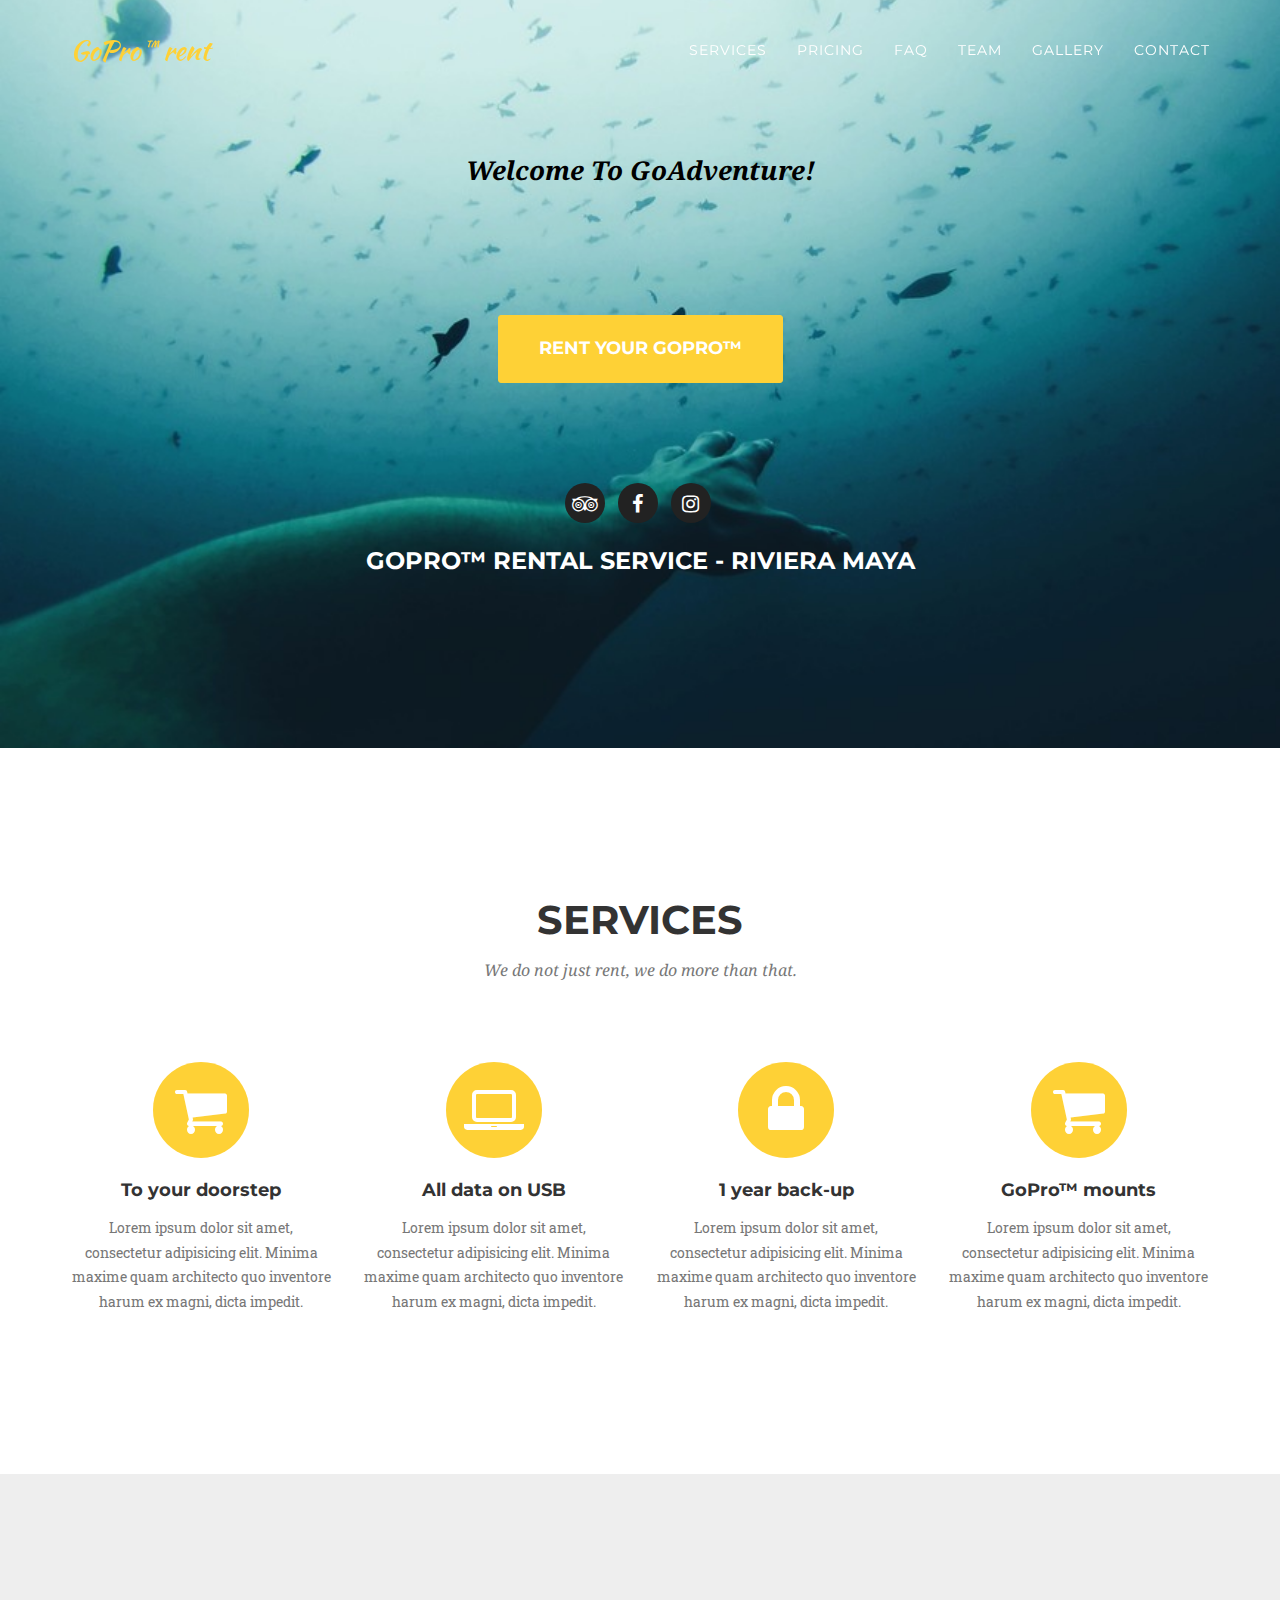
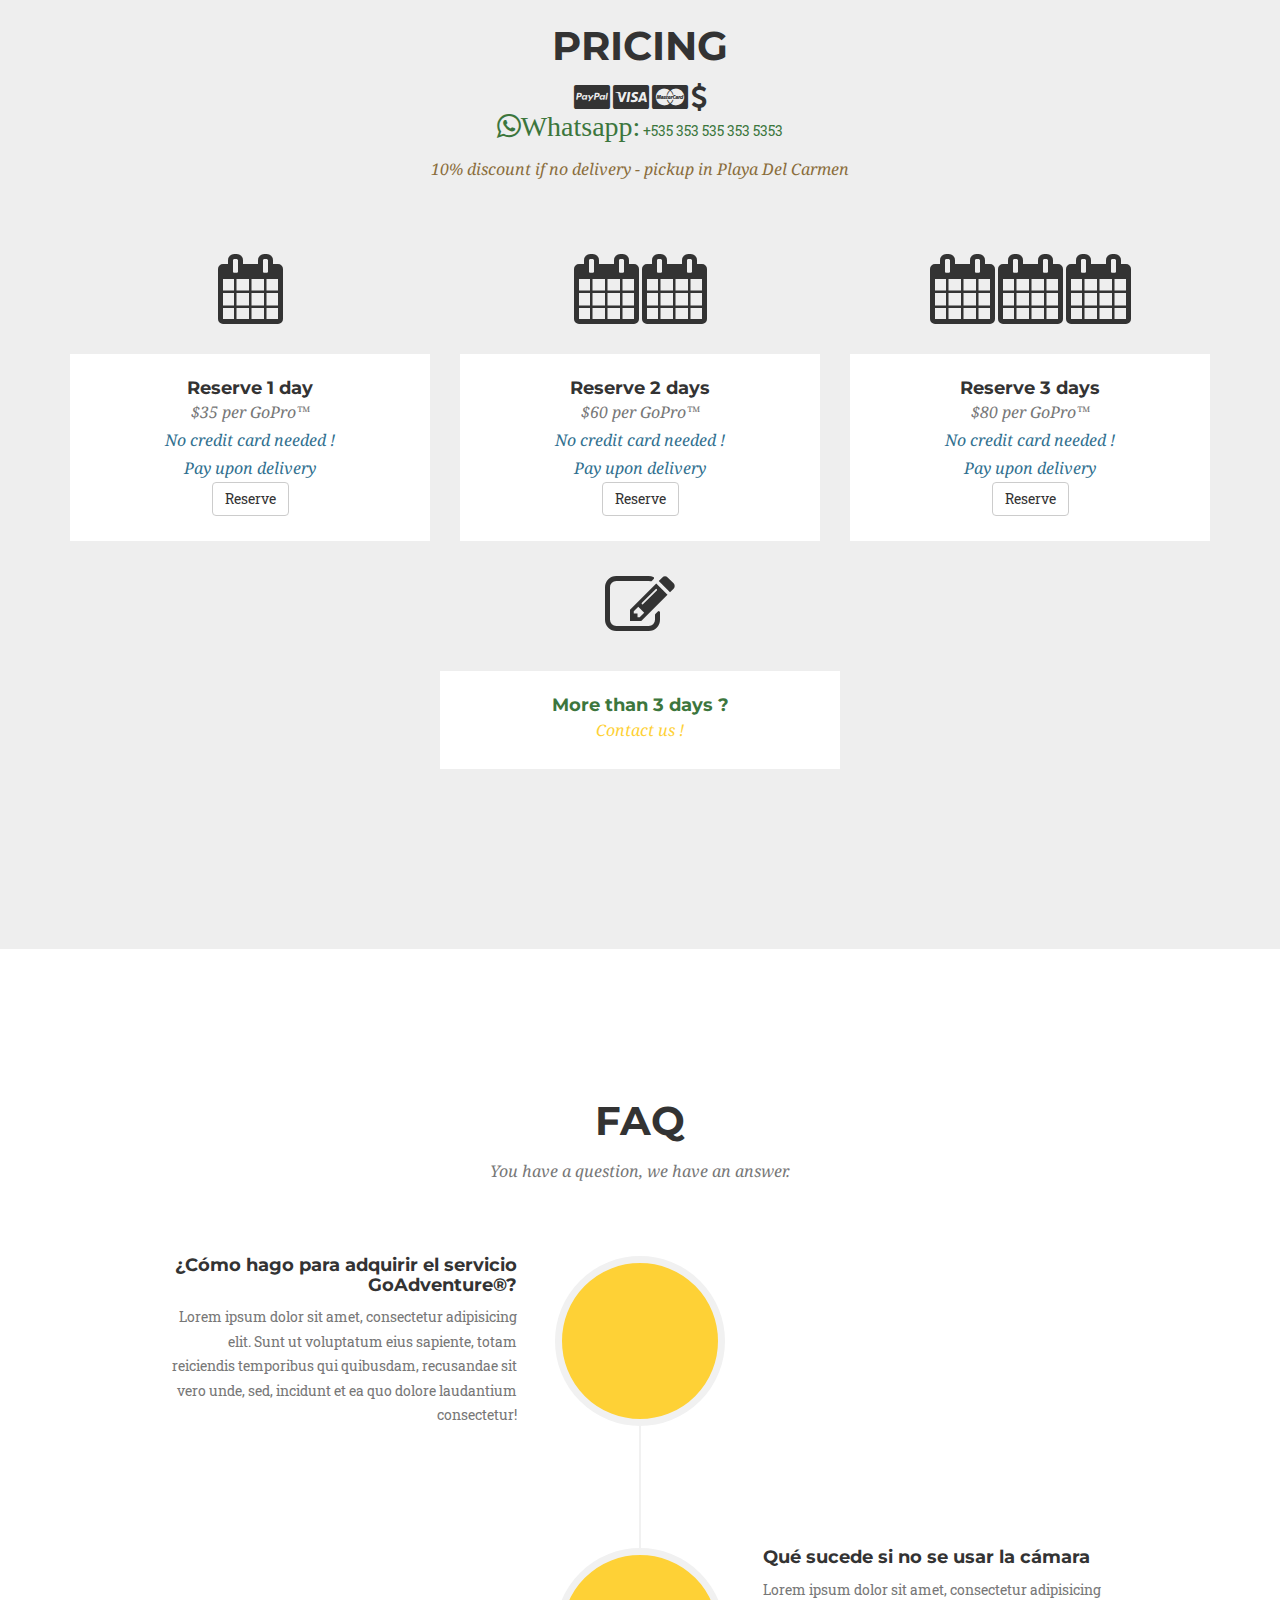
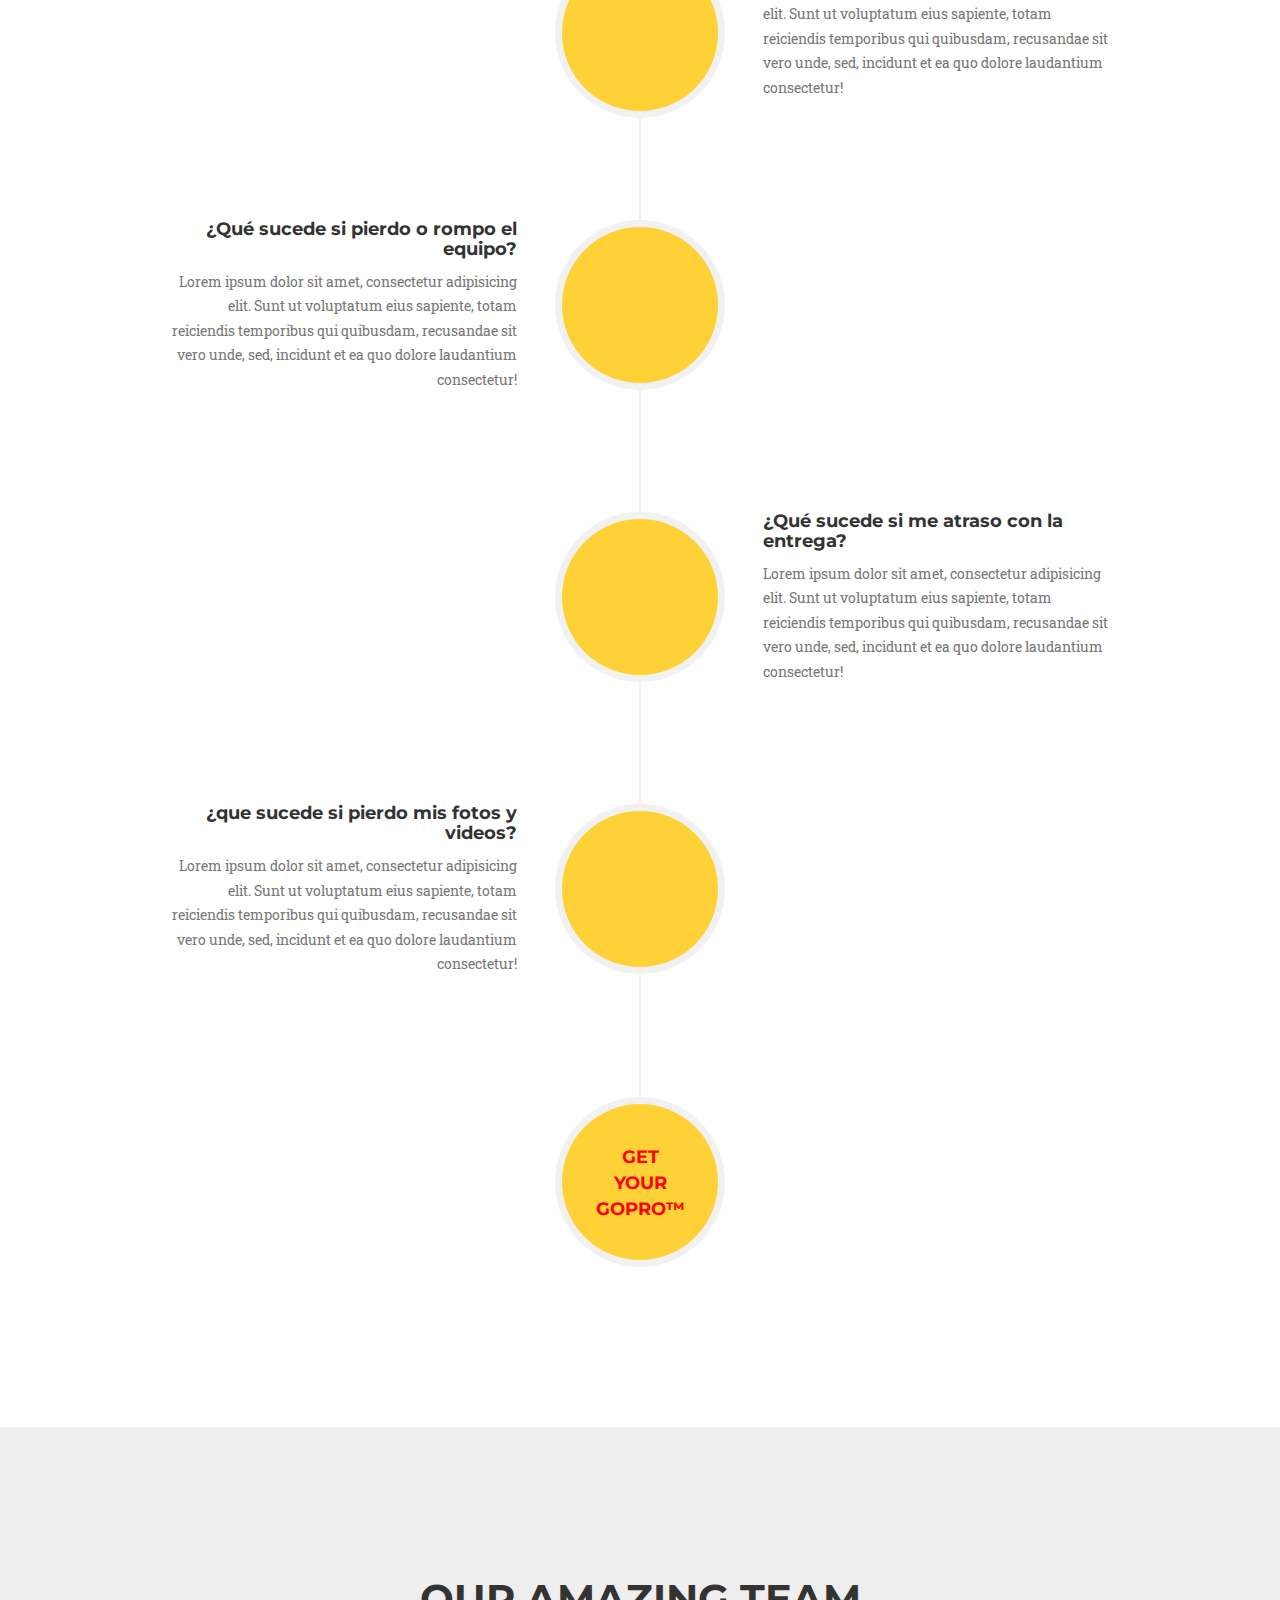
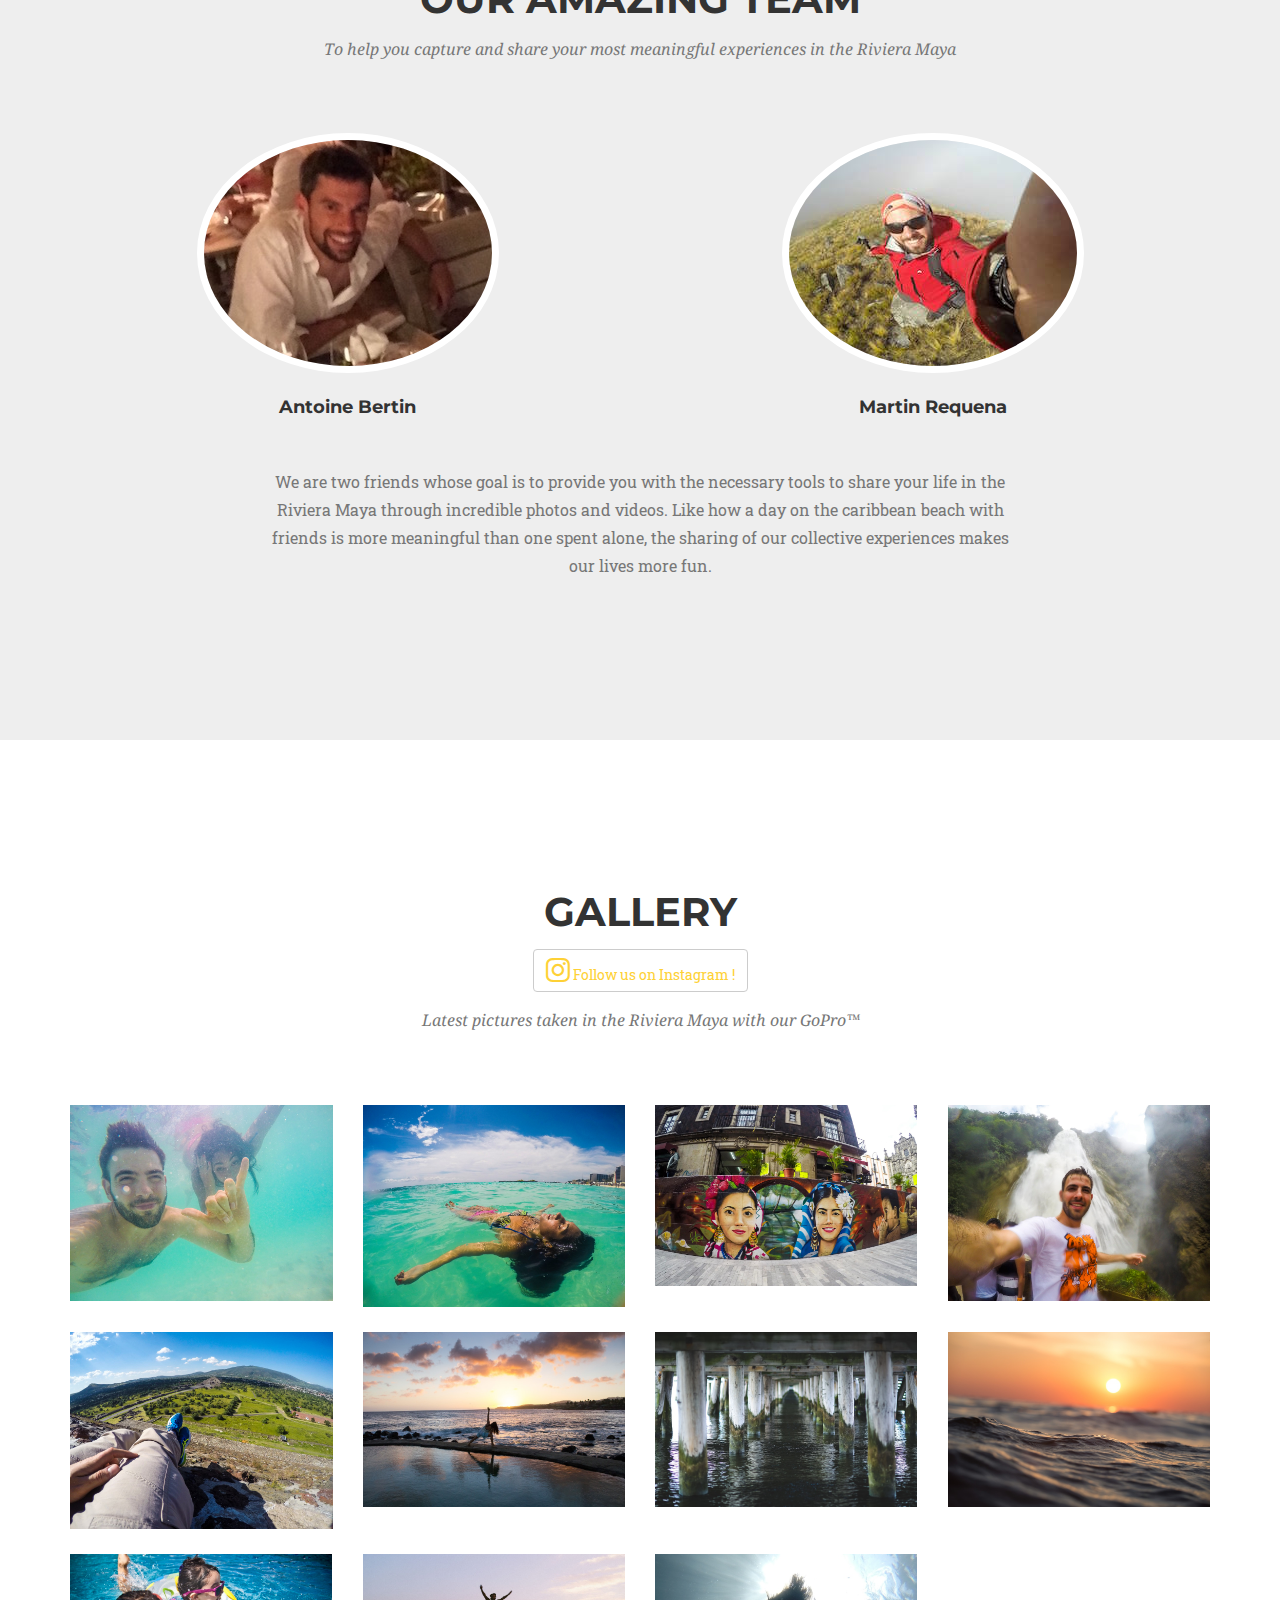
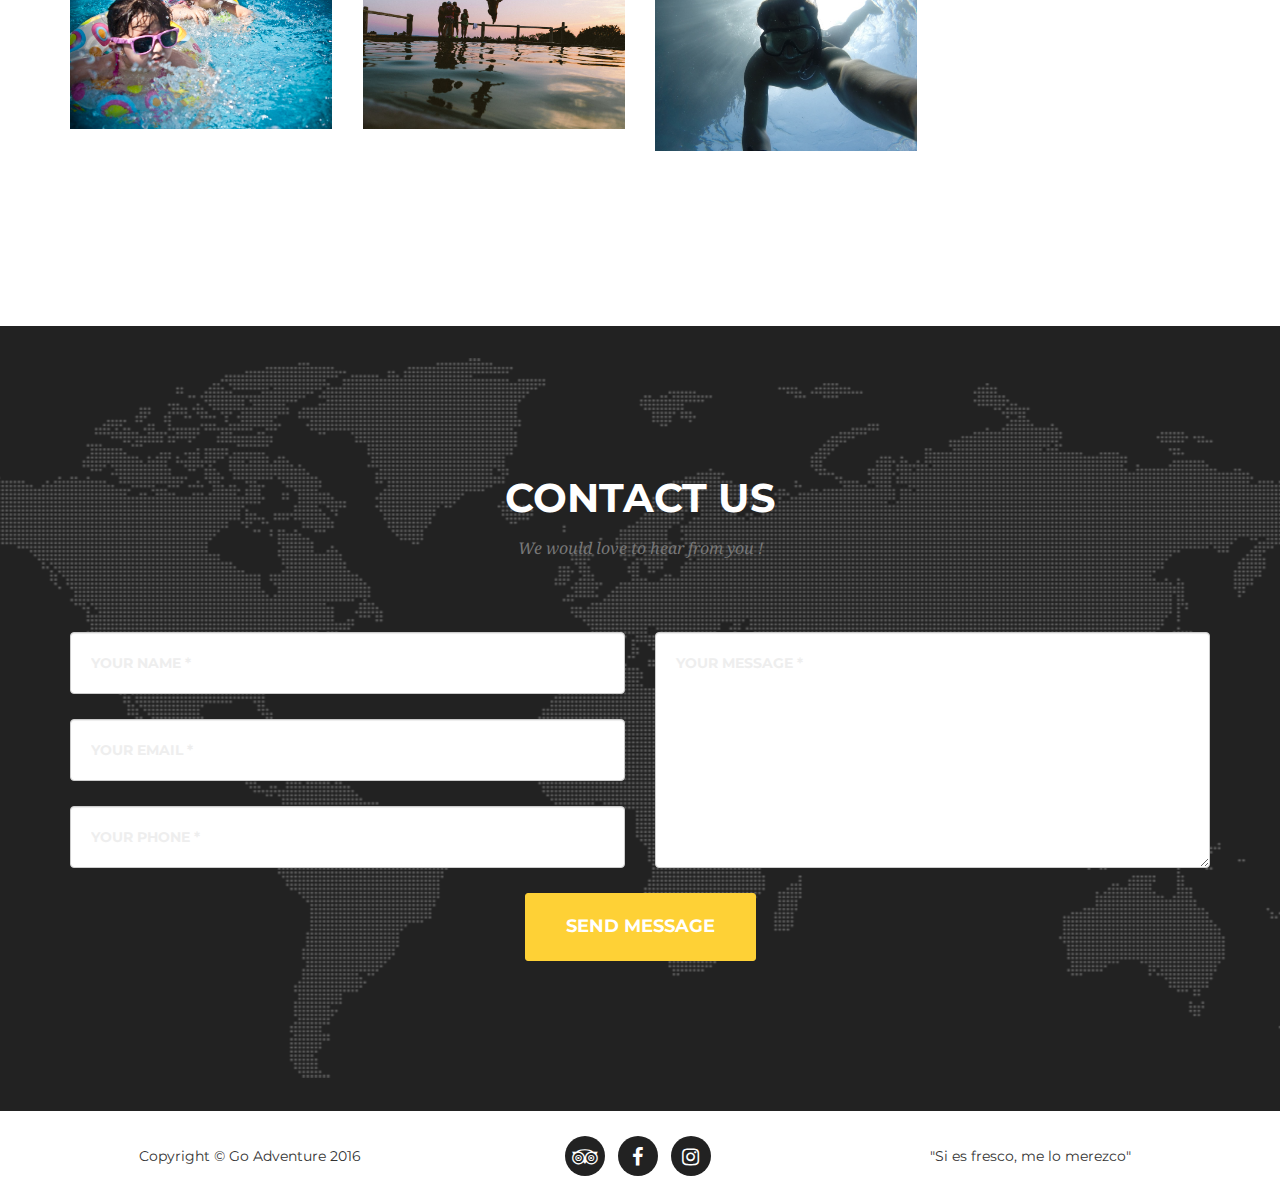
==== commit 43c8a6e2: "design" ====
--- a/index.html
+++ b/index.html
@@ -42,7 +42,7 @@
                 <button type="button" class="navbar-toggle" data-toggle="collapse" data-target="#bs-example-navbar-collapse-1">
                     <span class="sr-only">Toggle navigation</span> Menu <i class="fa fa-bars"></i>
                 </button>
-                <a class="navbar-brand page-scroll" href="#page-top">GoPro&trade; rental service</a>
+                <a class="navbar-brand page-scroll" href="#page-top">GoPro&trade; rent</a>
             </div>
 
             <!-- Collect the nav links, forms, and other content for toggling -->
@@ -80,13 +80,21 @@
     <header>
         <div class="container">
             <div class="intro-text">
-                <div id="social" class="row">
-                    <div id="TA_cdsratingsonlynarrow426" class="TA_cdsratingsonlynarrow col-xs-6 col-sm-3 col-sm-offset-4"><ul id="7rQtjuL" class="TA_links B20NeG4"><li id="ilUGrlw7D" class="s9yWY18R"><a target="_blank" href="https://www.tripadvisor.com/"><img src="https://www.tripadvisor.com/img/cdsi/img2/branding/tripadvisor_logo_transp_340x80-18034-2.png" alt="TripAdvisor"/></a></li></ul></div><script src="https://www.jscache.com/wejs?wtype=cdsratingsonlynarrow&amp;uniq=426&amp;locationId=3572885&amp;lang=en_US&amp;border=true&amp;shadow=false&amp;display_version=2"></script>
-                    <iframe src="https://www.facebook.com/plugins/like.php?href=https%3A%2F%2Fwww.facebook.com%2Fgoadventureplaya%2F&width=450&layout=standard&action=like&size=small&show_faces=true&share=true&height=80&appId=209034415775655" width="450" height="80" style="border:none;overflow:hidden" scrolling="no" frameborder="0" allowTransparency="true"></iframe>
-                </div>
                 <div class="intro-lead-in row" id="welcome">Welcome To GoAdventure!</div>
+                <div id="big-bot">
+                    <a href="#portfolio" class="page-scroll btn btn-xl row">Rent your GoPro&trade;</a>
+                </div>
+                <div>
+                    <ul class="list-inline social-buttons">
+                        <li><a href="#" target="_blank"><i class="fa fa-tripadvisor"></i></a>
+                        </li>
+                        <li><a href="https://www.facebook.com/goadventureplaya/" target="_blank"><i class="fa fa-facebook"></i></a>
+                        </li>
+                        <li><a href="https://www.instagram.com/goadventureplaya" target="_blank"><i class="fa fa-instagram"></i></a>
+                        </li>
+                    </ul>
+                </div>
                 <div class="intro-heading row">GoPro&trade; rental service - Riviera Maya</div>
-                <a href="#portfolio" class="page-scroll btn btn-xl row">Rent your GoPro&trade;</a>
             </div>
         </div>
     </header>
--- a/css/agency.min.css
+++ b/css/agency.min.css
@@ -2,7 +2,7 @@
  * Start Bootstrap - Agency v3.3.7+1 (http://startbootstrap.com/template-overviews/agency)
  * Copyright 2013-2016 Start Bootstrap
  * Licensed under MIT (https://github.com/BlackrockDigital/startbootstrap/blob/gh-pages/LICENSE)
- */.btn-primary.active,.btn-primary:active,.btn-xl.active,.btn-xl:active,.open .dropdown-toggle.btn-primary,.open .dropdown-toggle.btn-xl{background-image:none}body{overflow-x:hidden;font-family:"Roboto Slab","Helvetica Neue",Helvetica,Arial,sans-serif;webkit-tap-highlight-color:#fed136}.btn-primary,.btn-xl,h1,h2,h3,h4,h5,h6{font-family:Montserrat,"Helvetica Neue",Helvetica,Arial,sans-serif;text-transform:uppercase;font-weight:700}.text-muted{color:#777}.text-primary,a{color:#fed136}p{font-size:14px;line-height:1.75}p.large{font-size:16px}a,a.active,a:active,a:focus,a:hover{outline:0}a.active,a:active,a:focus,a:hover{color:#fec503}.img-centered{margin:0 auto}.bg-light-gray{background-color:#eee}.bg-darkest-gray{background-color:#222}.btn-primary{color:#fff;background-color:#fed136;border-color:#fed136}.btn-primary.active,.btn-primary:active,.btn-primary:focus,.btn-primary:hover,.open .dropdown-toggle.btn-primary{color:#fff;background-color:#fec503;border-color:#f6bf01}.btn-primary.disabled,.btn-primary.disabled.active,.btn-primary.disabled:active,.btn-primary.disabled:focus,.btn-primary.disabled:hover,.btn-primary[disabled],.btn-primary[disabled].active,.btn-primary[disabled]:active,.btn-primary[disabled]:focus,.btn-primary[disabled]:hover,fieldset[disabled] .btn-primary,fieldset[disabled] .btn-primary.active,fieldset[disabled] .btn-primary:active,fieldset[disabled] .btn-primary:focus,fieldset[disabled] .btn-primary:hover{background-color:#fed136;border-color:#fed136}.btn-primary .badge{color:#fed136;background-color:#fff}.btn-xl{color:#fff;background-color:#fed136;border-color:#fed136;border-radius:3px;font-size:18px;padding:20px 40px}.btn-xl.active,.btn-xl:active,.btn-xl:focus,.btn-xl:hover,.open .dropdown-toggle.btn-xl{color:#fff;background-color:#fec503;border-color:#f6bf01}.btn-xl.disabled,.btn-xl.disabled.active,.btn-xl.disabled:active,.btn-xl.disabled:focus,.btn-xl.disabled:hover,.btn-xl[disabled],.btn-xl[disabled].active,.btn-xl[disabled]:active,.btn-xl[disabled]:focus,.btn-xl[disabled]:hover,fieldset[disabled] .btn-xl,fieldset[disabled] .btn-xl.active,fieldset[disabled] .btn-xl:active,fieldset[disabled] .btn-xl:focus,fieldset[disabled] .btn-xl:hover{background-color:#fed136;border-color:#fed136}.btn-xl .badge{color:#fed136;background-color:#fff}.navbar-custom{background-color:#222;border-color:transparent}.navbar-custom .navbar-brand{color:#fed136;font-family:"Kaushan Script","Helvetica Neue",Helvetica,Arial,cursive}.navbar-custom .navbar-brand.active,.navbar-custom .navbar-brand:active,.navbar-custom .navbar-brand:focus,.navbar-custom .navbar-brand:hover{color:#fec503}.navbar-custom .nav li a,.navbar-custom .navbar-toggle{font-family:Montserrat,"Helvetica Neue",Helvetica,Arial,sans-serif;color:#fff;text-transform:uppercase}.navbar-custom .navbar-collapse{border-color:rgba(255,255,255,.02)}.navbar-custom .navbar-toggle{background-color:#fed136;border-color:#fed136;font-size:12px}.navbar-custom .navbar-toggle:focus,.navbar-custom .navbar-toggle:hover{background-color:#fed136}.navbar-custom .nav li a{font-weight:400;letter-spacing:1px}.navbar-custom .nav li a:focus,.navbar-custom .nav li a:hover{color:#fed136;outline:0}.navbar-custom .navbar-nav>.active>a{border-radius:0;color:#fff;background-color:#fed136}.navbar-custom .navbar-nav>.active>a:focus,.navbar-custom .navbar-nav>.active>a:hover{color:#fff;background-color:#fec503}@media (min-width:768px){.navbar-custom{background-color:transparent;padding:25px 0;-webkit-transition:padding .3s;-moz-transition:padding .3s;transition:padding .3s;border:none}.navbar-custom .navbar-brand{font-size:2em;-webkit-transition:all .3s;-moz-transition:all .3s;transition:all .3s}.navbar-custom .navbar-nav>.active>a{border-radius:3px}.navbar-custom.affix{background-color:#222;padding:10px 0}.navbar-custom.affix .navbar-brand{font-size:1.5em}}header{background-image:url(../img/header-bg.jpg);background-repeat:no-repeat;background-attachment:scroll;background-position:center center;-webkit-background-size:cover;-moz-background-size:cover;background-size:cover;-o-background-size:cover;text-align:center;color:#fff}header .intro-text{padding-top:100px;padding-bottom:50px}header .intro-text .intro-lead-in{font-family:"Droid Serif","Helvetica Neue",Helvetica,Arial,sans-serif;font-style:italic;font-size:22px;line-height:22px;margin-bottom:25px}header .intro-text .intro-heading{font-family:Montserrat,"Helvetica Neue",Helvetica,Arial,sans-serif;text-transform:uppercase;font-weight:700;font-size:12px;line-height:50px;margin-bottom:25px}@media (min-width:768px){header .intro-text{padding-top:300px;padding-bottom:200px}header .intro-text .intro-lead-in{font-family:"Droid Serif","Helvetica Neue",Helvetica,Arial,sans-serif;font-style:italic;font-size:26px;line-height:40px;margin-bottom:25px}header .intro-text .intro-heading{font-family:Montserrat,"Helvetica Neue",Helvetica,Arial,sans-serif;text-transform:uppercase;font-weight:700;font-size:24px;line-height:75px;margin-bottom:50px}}#portfolio .portfolio-item .portfolio-caption p,section h3.section-subheading{font-family:"Droid Serif","Helvetica Neue",Helvetica,Arial,sans-serif;font-style:italic}section{padding:100px 0}section h2.section-heading{font-size:40px;margin-top:0;margin-bottom:15px}section h3.section-subheading{font-size:16px;text-transform:none;font-weight:400;margin-bottom:75px}@media (min-width:768px){section{padding:150px 0}}.service-heading{margin:15px 0;text-transform:none}#portfolio .portfolio-item{margin:0 0 15px;right:0}#portfolio .portfolio-item .portfolio-link{display:block;position:relative;max-width:400px;margin:0 auto}#portfolio .portfolio-item .portfolio-link .portfolio-hover{background:rgba(254,209,54,.9);position:absolute;width:100%;height:100%;opacity:0;transition:all ease .5s;-webkit-transition:all ease .5s;-moz-transition:all ease .5s}#portfolio .portfolio-item .portfolio-link .portfolio-hover:hover{opacity:1}#portfolio .portfolio-item .portfolio-link .portfolio-hover .portfolio-hover-content{position:absolute;width:100%;height:20px;font-size:20px;text-align:center;top:50%;margin-top:-12px;color:#fff}#portfolio .portfolio-item .portfolio-link .portfolio-hover .portfolio-hover-content i{margin-top:-12px}#portfolio .portfolio-item .portfolio-link .portfolio-hover .portfolio-hover-content h3,#portfolio .portfolio-item .portfolio-link .portfolio-hover .portfolio-hover-content h4{margin:0}#portfolio .portfolio-item .portfolio-caption{max-width:400px;margin:0 auto;background-color:#fff;text-align:center;padding:25px}#portfolio .portfolio-item .portfolio-caption h4{text-transform:none;margin:0}#portfolio .portfolio-item .portfolio-caption p{font-size:16px;margin:0}footer span.copyright,footer ul.quicklinks{font-family:Montserrat,"Helvetica Neue",Helvetica,Arial,sans-serif}#portfolio *{z-index:2}@media (min-width:767px){#portfolio .portfolio-item{margin:0 0 30px}}.timeline{list-style:none;padding:0;position:relative}.timeline:before{top:0;bottom:0;position:absolute;content:"";width:2px;background-color:#f1f1f1;left:40px;margin-left:-1.5px}.timeline>li{margin-bottom:50px;position:relative;min-height:50px}.timeline>li:after,.timeline>li:before{content:" ";display:table}.timeline>li:after{clear:both}.timeline>li .timeline-panel{width:100%;float:right;padding:0 20px 0 100px;position:relative;text-align:left}.timeline>li .timeline-panel:before{border-left-width:0;border-right-width:15px;left:-15px;right:auto}.timeline>li .timeline-panel:after{border-left-width:0;border-right-width:14px;left:-14px;right:auto}.timeline>li .timeline-image{left:0;margin-left:0;width:80px;height:80px;position:absolute;z-index:100;background-color:#fed136;color:#fff;border-radius:100%;border:7px solid #f1f1f1;text-align:center}.timeline>li .timeline-image h4{font-size:10px;margin-top:12px;line-height:14px}.timeline>li.timeline-inverted>.timeline-panel{float:right;text-align:left;padding:0 20px 0 100px}.timeline>li.timeline-inverted>.timeline-panel:before{border-left-width:0;border-right-width:15px;left:-15px;right:auto}.timeline>li.timeline-inverted>.timeline-panel:after{border-left-width:0;border-right-width:14px;left:-14px;right:auto}.timeline>li:last-child{margin-bottom:0}.timeline .timeline-heading h4{margin-top:0;color:inherit}.timeline .timeline-heading h4.subheading{text-transform:none}.timeline .timeline-body>p,.timeline .timeline-body>ul{margin-bottom:0}@media (min-width:768px){.timeline:before{left:50%}.timeline>li{margin-bottom:100px;min-height:100px}.timeline>li .timeline-panel{width:41%;float:left;padding:0 20px 20px 30px;text-align:right}.timeline>li .timeline-image{width:100px;height:100px;left:50%;margin-left:-50px}.timeline>li .timeline-image h4{font-size:13px;margin-top:16px;line-height:18px}.timeline>li.timeline-inverted>.timeline-panel{float:right;text-align:left;padding:0 30px 20px 20px}}@media (min-width:992px){.timeline>li .timeline-panel,.timeline>li.timeline-inverted>.timeline-panel{padding:0 20px 20px}.timeline>li{min-height:150px}.timeline>li .timeline-image{width:150px;height:150px;margin-left:-75px}.timeline>li .timeline-image h4{font-size:18px;margin-top:30px;line-height:26px}}@media (min-width:1200px){.timeline>li{min-height:170px}.timeline>li .timeline-panel{padding:0 20px 20px 100px}.timeline>li .timeline-image{width:170px;height:170px;margin-left:-85px}.timeline>li .timeline-image h4{margin-top:40px}.timeline>li.timeline-inverted>.timeline-panel{padding:0 100px 20px 20px}}.team-member{text-align:center;margin-bottom:50px}.team-member img{margin:0 auto;border:7px solid #fff}.team-member h4{margin-top:25px;margin-bottom:0;text-transform:none}.team-member p{margin-top:0}aside.clients img{margin:50px auto}section#contact{background-color:#222;background-image:url(../img/map-image.png);background-position:center;background-repeat:no-repeat}section#contact .section-heading{color:#fff}section#contact .form-group{margin-bottom:25px}section#contact .form-group input,section#contact .form-group textarea{padding:20px}section#contact .form-group input.form-control{height:auto}section#contact .form-group textarea.form-control{height:236px}section#contact .form-control:focus{border-color:#fed136;box-shadow:none}section#contact ::-webkit-input-placeholder{font-family:Montserrat,"Helvetica Neue",Helvetica,Arial,sans-serif;text-transform:uppercase;font-weight:700;color:#eee}section#contact :-moz-placeholder{font-family:Montserrat,"Helvetica Neue",Helvetica,Arial,sans-serif;text-transform:uppercase;font-weight:700;color:#eee}section#contact ::-moz-placeholder{font-family:Montserrat,"Helvetica Neue",Helvetica,Arial,sans-serif;text-transform:uppercase;font-weight:700;color:#eee}section#contact :-ms-input-placeholder{font-family:Montserrat,"Helvetica Neue",Helvetica,Arial,sans-serif;text-transform:uppercase;font-weight:700;color:#eee}section#contact .text-danger{color:#e74c3c}footer{padding:25px 0;text-align:center}footer span.copyright{line-height:40px;text-transform:uppercase;text-transform:none}footer ul.quicklinks{margin-bottom:0;line-height:40px;text-transform:uppercase;text-transform:none}ul.social-buttons{margin-bottom:0}ul.social-buttons li a{display:block;background-color:#222;height:40px;width:40px;border-radius:100%;font-size:20px;line-height:40px;color:#fff;outline:0;-webkit-transition:all .3s;-moz-transition:all .3s;transition:all .3s}ul.social-buttons li a:active,ul.social-buttons li a:focus,ul.social-buttons li a:hover{background-color:#fed136}.btn.active,.btn:active,.btn:active:focus,.btn:focus{outline:0}.portfolio-modal .modal-dialog{margin:0;height:100%;width:auto}.portfolio-modal .modal-content{border-radius:0;background-clip:border-box;-webkit-box-shadow:none;box-shadow:none;border:none;min-height:100%;padding:100px 0;text-align:center}.portfolio-modal .modal-content h2{margin-bottom:15px;font-size:3em}.portfolio-modal .modal-content p{margin-bottom:30px}.portfolio-modal .modal-content p.item-intro{margin:20px 0 30px;font-family:"Droid Serif","Helvetica Neue",Helvetica,Arial,sans-serif;font-style:italic;font-size:16px}.portfolio-modal .modal-content ul.list-inline{margin-bottom:30px;margin-top:0}.portfolio-modal .modal-content img{margin-bottom:30px}.portfolio-modal .close-modal{position:absolute;width:75px;height:75px;background-color:transparent;top:25px;right:25px;cursor:pointer}.portfolio-modal .close-modal:hover{opacity:.3}.portfolio-modal .close-modal .lr{height:75px;width:1px;margin-left:35px;background-color:#222;transform:rotate(45deg);-ms-transform:rotate(45deg);-webkit-transform:rotate(45deg);z-index:1051}.portfolio-modal .close-modal .lr .rl{height:75px;width:1px;background-color:#222;transform:rotate(90deg);-ms-transform:rotate(90deg);-webkit-transform:rotate(90deg);z-index:1052}.portfolio-modal .modal-backdrop{opacity:0;display:none}::-moz-selection{text-shadow:none;background:#fed136}::selection{text-shadow:none;background:#fed136}img::selection{background:0 0}img::-moz-selection{background:0 0}
+ */.btn-primary.active,.btn-primary:active,.btn-xl.active,.btn-xl:active,.open .dropdown-toggle.btn-primary,.open .dropdown-toggle.btn-xl{background-image:none}body{overflow-x:hidden;font-family:"Roboto Slab","Helvetica Neue",Helvetica,Arial,sans-serif;webkit-tap-highlight-color:#fed136}.btn-primary,.btn-xl,h1,h2,h3,h4,h5,h6{font-family:Montserrat,"Helvetica Neue",Helvetica,Arial,sans-serif;text-transform:uppercase;font-weight:700}.text-muted{color:#777}.text-primary,a{color:#fed136}p{font-size:14px;line-height:1.75}p.large{font-size:16px}a,a.active,a:active,a:focus,a:hover{outline:0}a.active,a:active,a:focus,a:hover{color:#fec503}.img-centered{margin:0 auto}.bg-light-gray{background-color:#eee}.bg-darkest-gray{background-color:#222}.btn-primary{color:#fff;background-color:#fed136;border-color:#fed136}.btn-primary.active,.btn-primary:active,.btn-primary:focus,.btn-primary:hover,.open .dropdown-toggle.btn-primary{color:#fff;background-color:#fec503;border-color:#f6bf01}.btn-primary.disabled,.btn-primary.disabled.active,.btn-primary.disabled:active,.btn-primary.disabled:focus,.btn-primary.disabled:hover,.btn-primary[disabled],.btn-primary[disabled].active,.btn-primary[disabled]:active,.btn-primary[disabled]:focus,.btn-primary[disabled]:hover,fieldset[disabled] .btn-primary,fieldset[disabled] .btn-primary.active,fieldset[disabled] .btn-primary:active,fieldset[disabled] .btn-primary:focus,fieldset[disabled] .btn-primary:hover{background-color:#fed136;border-color:#fed136}.btn-primary .badge{color:#fed136;background-color:#fff}.btn-xl{color:#fff;background-color:#fed136;border-color:#fed136;border-radius:3px;font-size:18px;padding:20px 40px}.btn-xl.active,.btn-xl:active,.btn-xl:focus,.btn-xl:hover,.open .dropdown-toggle.btn-xl{color:#fff;background-color:#fec503;border-color:#f6bf01}.btn-xl.disabled,.btn-xl.disabled.active,.btn-xl.disabled:active,.btn-xl.disabled:focus,.btn-xl.disabled:hover,.btn-xl[disabled],.btn-xl[disabled].active,.btn-xl[disabled]:active,.btn-xl[disabled]:focus,.btn-xl[disabled]:hover,fieldset[disabled] .btn-xl,fieldset[disabled] .btn-xl.active,fieldset[disabled] .btn-xl:active,fieldset[disabled] .btn-xl:focus,fieldset[disabled] .btn-xl:hover{background-color:#fed136;border-color:#fed136}.btn-xl .badge{color:#fed136;background-color:#fff}.navbar-custom{background-color:#222;border-color:transparent}.navbar-custom .navbar-brand{color:#fed136;font-family:"Kaushan Script","Helvetica Neue",Helvetica,Arial,cursive}.navbar-custom .navbar-brand.active,.navbar-custom .navbar-brand:active,.navbar-custom .navbar-brand:focus,.navbar-custom .navbar-brand:hover{color:#fec503}.navbar-custom .nav li a,.navbar-custom .navbar-toggle{font-family:Montserrat,"Helvetica Neue",Helvetica,Arial,sans-serif;color:#fff;text-transform:uppercase}.navbar-custom .navbar-collapse{border-color:rgba(255,255,255,.02)}.navbar-custom .navbar-toggle{background-color:#fed136;border-color:#fed136;font-size:12px}.navbar-custom .navbar-toggle:focus,.navbar-custom .navbar-toggle:hover{background-color:#fed136}.navbar-custom .nav li a{font-weight:400;letter-spacing:1px}.navbar-custom .nav li a:focus,.navbar-custom .nav li a:hover{color:#fed136;outline:0}.navbar-custom .navbar-nav>.active>a{border-radius:0;color:#fff;background-color:#fed136}.navbar-custom .navbar-nav>.active>a:focus,.navbar-custom .navbar-nav>.active>a:hover{color:#fff;background-color:#fec503}@media (min-width:768px){.navbar-custom{background-color:transparent;padding:25px 0;-webkit-transition:padding .3s;-moz-transition:padding .3s;transition:padding .3s;border:none}.navbar-custom .navbar-brand{font-size:2em;-webkit-transition:all .3s;-moz-transition:all .3s;transition:all .3s}.navbar-custom .navbar-nav>.active>a{border-radius:3px}.navbar-custom.affix{background-color:#222;padding:10px 0}.navbar-custom.affix .navbar-brand{font-size:1.5em}}header{background-image:url(../img/header-bg.jpg);background-repeat:no-repeat;background-attachment:scroll;background-position:center center;-webkit-background-size:cover;-moz-background-size:cover;background-size:cover;-o-background-size:cover;text-align:center;color:#fff}header .intro-text{padding-top:100px;padding-bottom:50px}header .intro-text .intro-lead-in{font-family:"Droid Serif","Helvetica Neue",Helvetica,Arial,sans-serif;font-style:italic;font-size:22px;line-height:22px;margin-bottom:25px}header .intro-text .intro-heading{font-family:Montserrat,"Helvetica Neue",Helvetica,Arial,sans-serif;text-transform:uppercase;font-weight:700;font-size:12px;line-height:50px;margin-bottom:25px}@media (min-width:768px){header .intro-text{padding-top:150px;padding-bottom:100px}header .intro-text .intro-lead-in{font-family:"Droid Serif","Helvetica Neue",Helvetica,Arial,sans-serif;font-style:italic;font-size:26px;line-height:40px;margin-bottom:25px}header .intro-text .intro-heading{font-family:Montserrat,"Helvetica Neue",Helvetica,Arial,sans-serif;text-transform:uppercase;font-weight:700;font-size:24px;line-height:75px;margin-bottom:50px}}#portfolio .portfolio-item .portfolio-caption p,section h3.section-subheading{font-family:"Droid Serif","Helvetica Neue",Helvetica,Arial,sans-serif;font-style:italic}section{padding:100px 0}section h2.section-heading{font-size:40px;margin-top:0;margin-bottom:15px}section h3.section-subheading{font-size:16px;text-transform:none;font-weight:400;margin-bottom:75px}@media (min-width:768px){section{padding:150px 0}}.service-heading{margin:15px 0;text-transform:none}#portfolio .portfolio-item{margin:0 0 15px;right:0}#portfolio .portfolio-item .portfolio-link{display:block;position:relative;max-width:400px;margin:0 auto}#portfolio .portfolio-item .portfolio-link .portfolio-hover{background:rgba(254,209,54,.9);position:absolute;width:100%;height:100%;opacity:0;transition:all ease .5s;-webkit-transition:all ease .5s;-moz-transition:all ease .5s}#portfolio .portfolio-item .portfolio-link .portfolio-hover:hover{opacity:1}#portfolio .portfolio-item .portfolio-link .portfolio-hover .portfolio-hover-content{position:absolute;width:100%;height:20px;font-size:20px;text-align:center;top:50%;margin-top:-12px;color:#fff}#portfolio .portfolio-item .portfolio-link .portfolio-hover .portfolio-hover-content i{margin-top:-12px}#portfolio .portfolio-item .portfolio-link .portfolio-hover .portfolio-hover-content h3,#portfolio .portfolio-item .portfolio-link .portfolio-hover .portfolio-hover-content h4{margin:0}#portfolio .portfolio-item .portfolio-caption{max-width:400px;margin:0 auto;background-color:#fff;text-align:center;padding:25px}#portfolio .portfolio-item .portfolio-caption h4{text-transform:none;margin:0}#portfolio .portfolio-item .portfolio-caption p{font-size:16px;margin:0}footer span.copyright,footer ul.quicklinks{font-family:Montserrat,"Helvetica Neue",Helvetica,Arial,sans-serif}#portfolio *{z-index:2}@media (min-width:767px){#portfolio .portfolio-item{margin:0 0 30px}}.timeline{list-style:none;padding:0;position:relative}.timeline:before{top:0;bottom:0;position:absolute;content:"";width:2px;background-color:#f1f1f1;left:40px;margin-left:-1.5px}.timeline>li{margin-bottom:50px;position:relative;min-height:50px}.timeline>li:after,.timeline>li:before{content:" ";display:table}.timeline>li:after{clear:both}.timeline>li .timeline-panel{width:100%;float:right;padding:0 20px 0 100px;position:relative;text-align:left}.timeline>li .timeline-panel:before{border-left-width:0;border-right-width:15px;left:-15px;right:auto}.timeline>li .timeline-panel:after{border-left-width:0;border-right-width:14px;left:-14px;right:auto}.timeline>li .timeline-image{left:0;margin-left:0;width:80px;height:80px;position:absolute;z-index:100;background-color:#fed136;color:#fff;border-radius:100%;border:7px solid #f1f1f1;text-align:center}.timeline>li .timeline-image h4{font-size:10px;margin-top:12px;line-height:14px}.timeline>li.timeline-inverted>.timeline-panel{float:right;text-align:left;padding:0 20px 0 100px}.timeline>li.timeline-inverted>.timeline-panel:before{border-left-width:0;border-right-width:15px;left:-15px;right:auto}.timeline>li.timeline-inverted>.timeline-panel:after{border-left-width:0;border-right-width:14px;left:-14px;right:auto}.timeline>li:last-child{margin-bottom:0}.timeline .timeline-heading h4{margin-top:0;color:inherit}.timeline .timeline-heading h4.subheading{text-transform:none}.timeline .timeline-body>p,.timeline .timeline-body>ul{margin-bottom:0}@media (min-width:768px){.timeline:before{left:50%}.timeline>li{margin-bottom:100px;min-height:100px}.timeline>li .timeline-panel{width:41%;float:left;padding:0 20px 20px 30px;text-align:right}.timeline>li .timeline-image{width:100px;height:100px;left:50%;margin-left:-50px}.timeline>li .timeline-image h4{font-size:13px;margin-top:16px;line-height:18px}.timeline>li.timeline-inverted>.timeline-panel{float:right;text-align:left;padding:0 30px 20px 20px}}@media (min-width:992px){.timeline>li .timeline-panel,.timeline>li.timeline-inverted>.timeline-panel{padding:0 20px 20px}.timeline>li{min-height:150px}.timeline>li .timeline-image{width:150px;height:150px;margin-left:-75px}.timeline>li .timeline-image h4{font-size:18px;margin-top:30px;line-height:26px}}@media (min-width:1200px){.timeline>li{min-height:170px}.timeline>li .timeline-panel{padding:0 20px 20px 100px}.timeline>li .timeline-image{width:170px;height:170px;margin-left:-85px}.timeline>li .timeline-image h4{margin-top:40px}.timeline>li.timeline-inverted>.timeline-panel{padding:0 100px 20px 20px}}.team-member{text-align:center;margin-bottom:50px}.team-member img{margin:0 auto;border:7px solid #fff}.team-member h4{margin-top:25px;margin-bottom:0;text-transform:none}.team-member p{margin-top:0}aside.clients img{margin:50px auto}section#contact{background-color:#222;background-image:url(../img/map-image.png);background-position:center;background-repeat:no-repeat}section#contact .section-heading{color:#fff}section#contact .form-group{margin-bottom:25px}section#contact .form-group input,section#contact .form-group textarea{padding:20px}section#contact .form-group input.form-control{height:auto}section#contact .form-group textarea.form-control{height:236px}section#contact .form-control:focus{border-color:#fed136;box-shadow:none}section#contact ::-webkit-input-placeholder{font-family:Montserrat,"Helvetica Neue",Helvetica,Arial,sans-serif;text-transform:uppercase;font-weight:700;color:#eee}section#contact :-moz-placeholder{font-family:Montserrat,"Helvetica Neue",Helvetica,Arial,sans-serif;text-transform:uppercase;font-weight:700;color:#eee}section#contact ::-moz-placeholder{font-family:Montserrat,"Helvetica Neue",Helvetica,Arial,sans-serif;text-transform:uppercase;font-weight:700;color:#eee}section#contact :-ms-input-placeholder{font-family:Montserrat,"Helvetica Neue",Helvetica,Arial,sans-serif;text-transform:uppercase;font-weight:700;color:#eee}section#contact .text-danger{color:#e74c3c}footer{padding:25px 0;text-align:center}footer span.copyright{line-height:40px;text-transform:uppercase;text-transform:none}footer ul.quicklinks{margin-bottom:0;line-height:40px;text-transform:uppercase;text-transform:none}ul.social-buttons{margin-bottom:0}ul.social-buttons li a{display:block;background-color:#222;height:40px;width:40px;border-radius:100%;font-size:20px;line-height:40px;color:#fff;outline:0;-webkit-transition:all .3s;-moz-transition:all .3s;transition:all .3s}ul.social-buttons li a:active,ul.social-buttons li a:focus,ul.social-buttons li a:hover{background-color:#fed136}.btn.active,.btn:active,.btn:active:focus,.btn:focus{outline:0}.portfolio-modal .modal-dialog{margin:0;height:100%;width:auto}.portfolio-modal .modal-content{border-radius:0;background-clip:border-box;-webkit-box-shadow:none;box-shadow:none;border:none;min-height:100%;padding:100px 0;text-align:center}.portfolio-modal .modal-content h2{margin-bottom:15px;font-size:3em}.portfolio-modal .modal-content p{margin-bottom:30px}.portfolio-modal .modal-content p.item-intro{margin:20px 0 30px;font-family:"Droid Serif","Helvetica Neue",Helvetica,Arial,sans-serif;font-style:italic;font-size:16px}.portfolio-modal .modal-content ul.list-inline{margin-bottom:30px;margin-top:0}.portfolio-modal .modal-content img{margin-bottom:30px}.portfolio-modal .close-modal{position:absolute;width:75px;height:75px;background-color:transparent;top:25px;right:25px;cursor:pointer}.portfolio-modal .close-modal:hover{opacity:.3}.portfolio-modal .close-modal .lr{height:75px;width:1px;margin-left:35px;background-color:#222;transform:rotate(45deg);-ms-transform:rotate(45deg);-webkit-transform:rotate(45deg);z-index:1051}.portfolio-modal .close-modal .lr .rl{height:75px;width:1px;background-color:#222;transform:rotate(90deg);-ms-transform:rotate(90deg);-webkit-transform:rotate(90deg);z-index:1052}.portfolio-modal .modal-backdrop{opacity:0;display:none}::-moz-selection{text-shadow:none;background:#fed136}::selection{text-shadow:none;background:#fed136}img::selection{background:0 0}img::-moz-selection{background:0 0}
 
 /*custome css*/
 
@@ -18,6 +18,7 @@
 #welcome{
 	color: black;
 	font-weight: bold;
+	padding-bottom: 100px;
 }
 
 .inherit {
@@ -37,4 +38,12 @@
 	text-decoration: none;
 }
 
+#big-bot{
+	padding-bottom: 100px;
+}
+
+/*#rent {
+  background-image: url('../img/rent.jpg');
+}*/
+
 /*finish*/
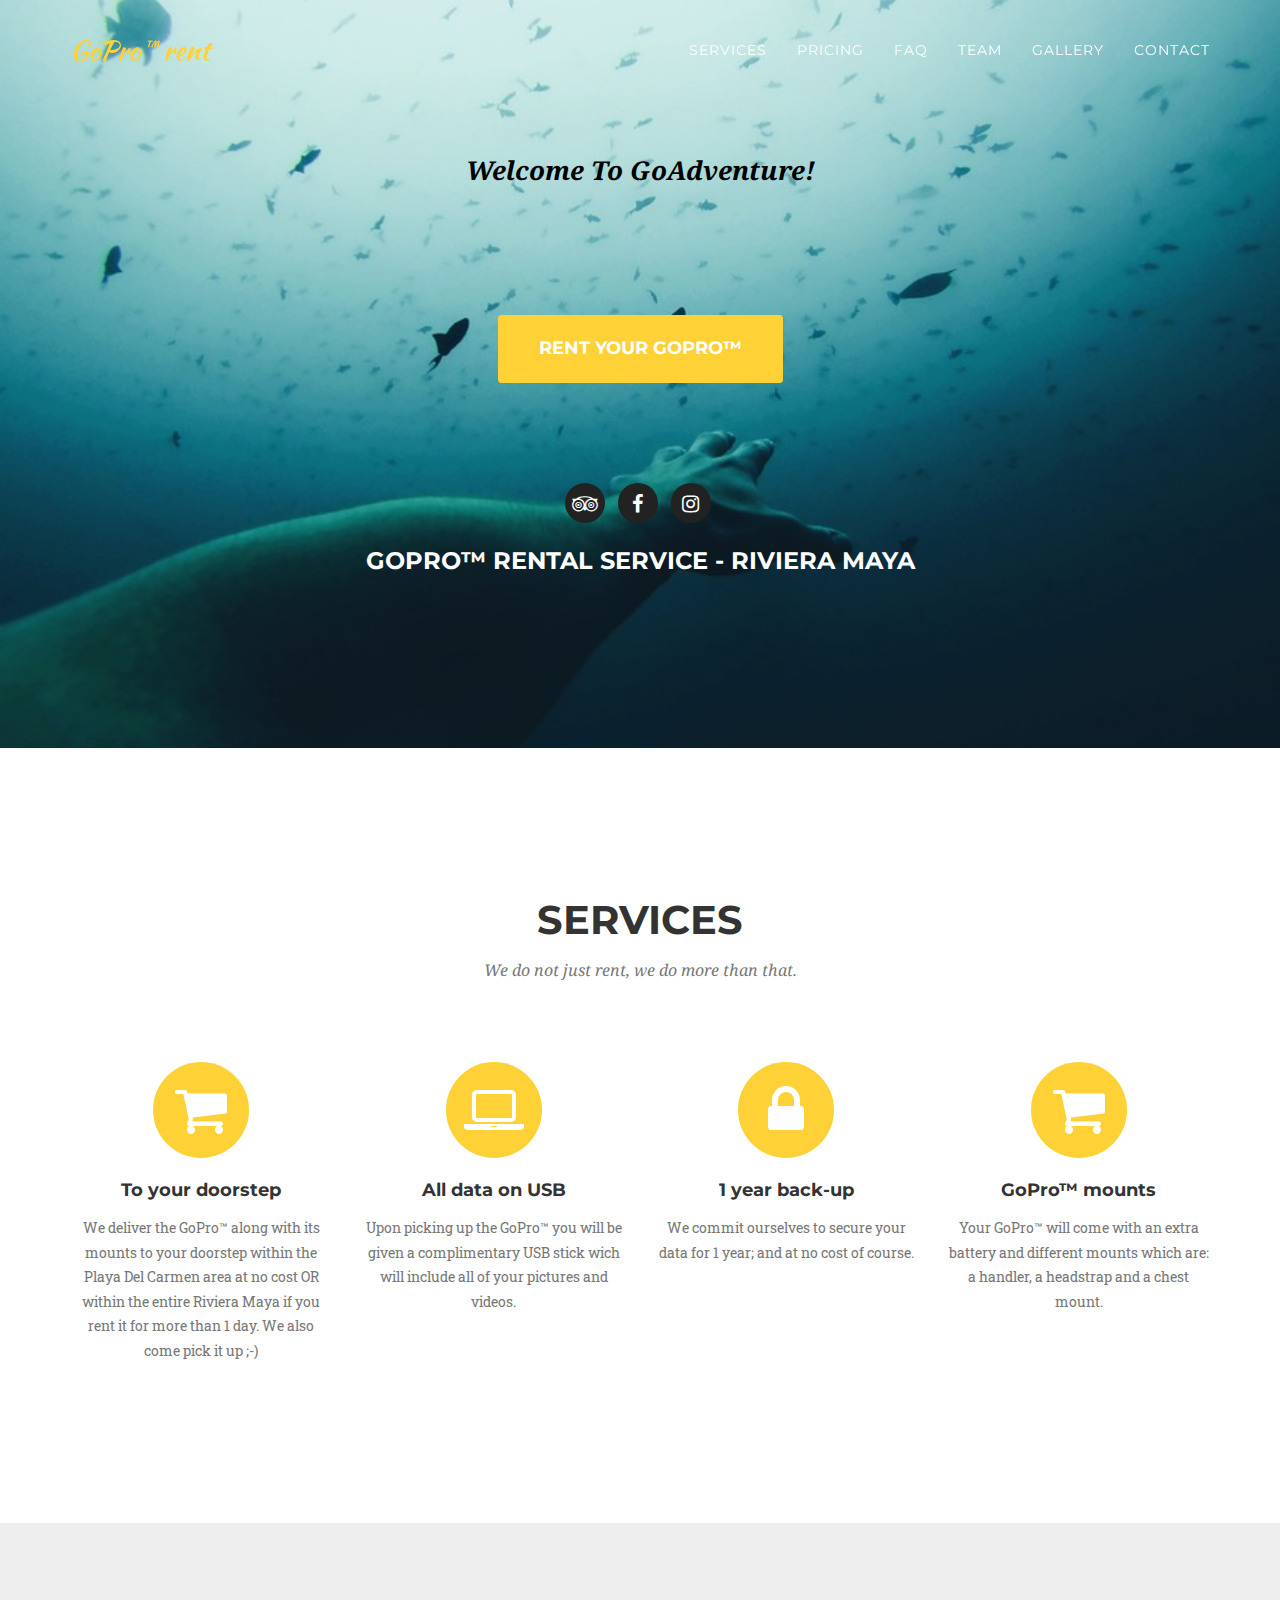
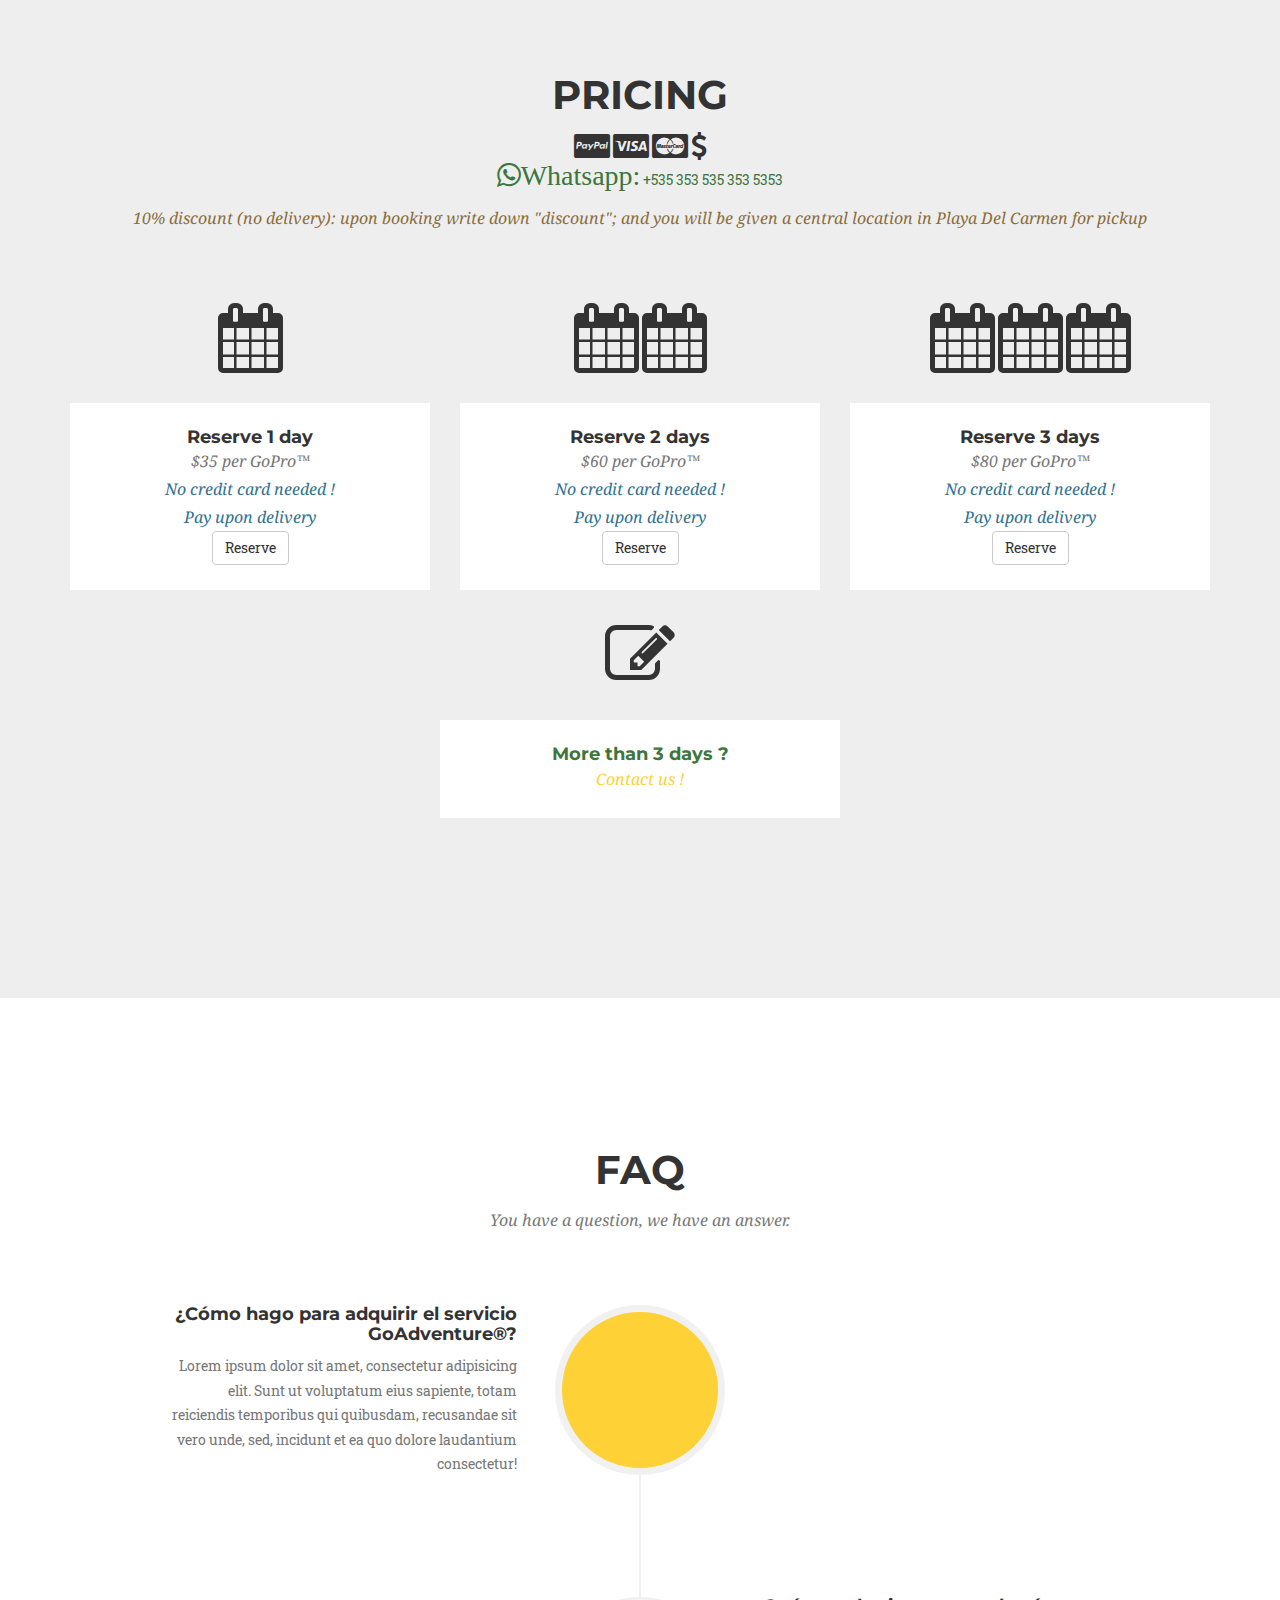
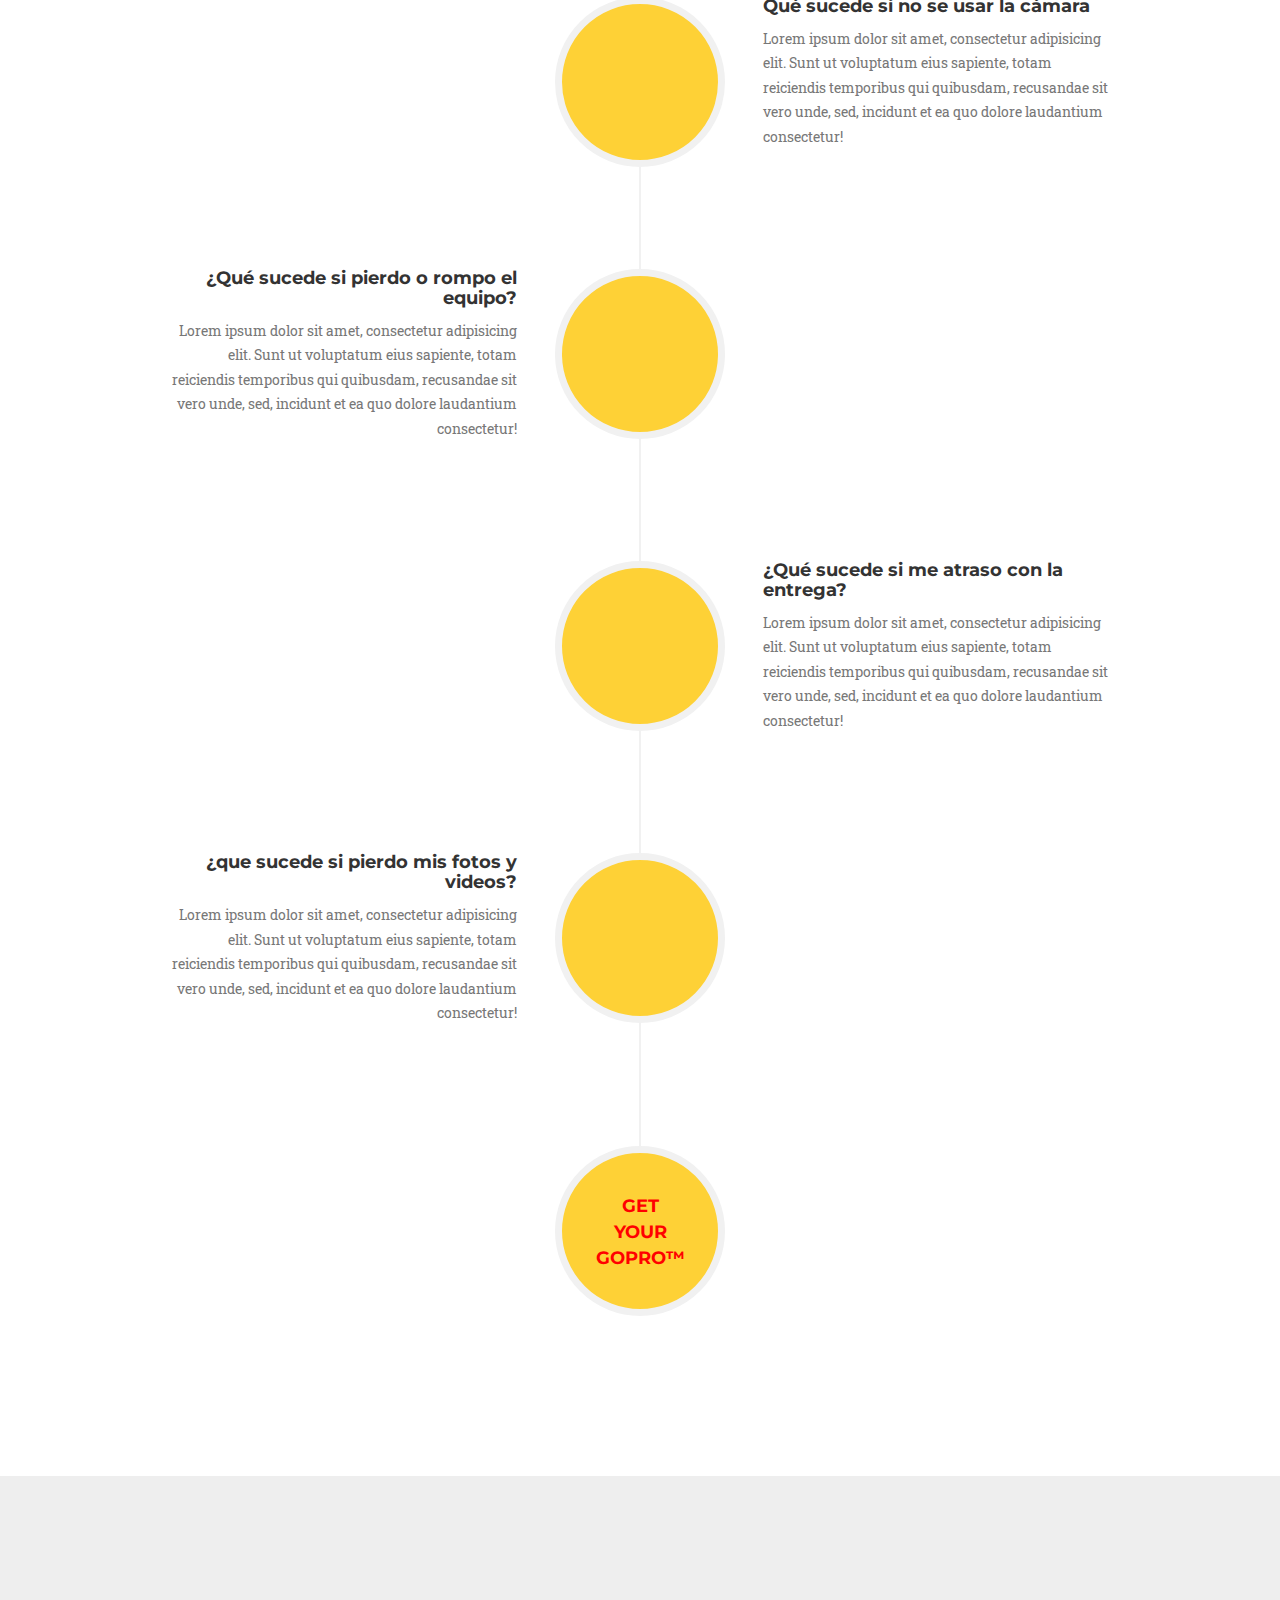
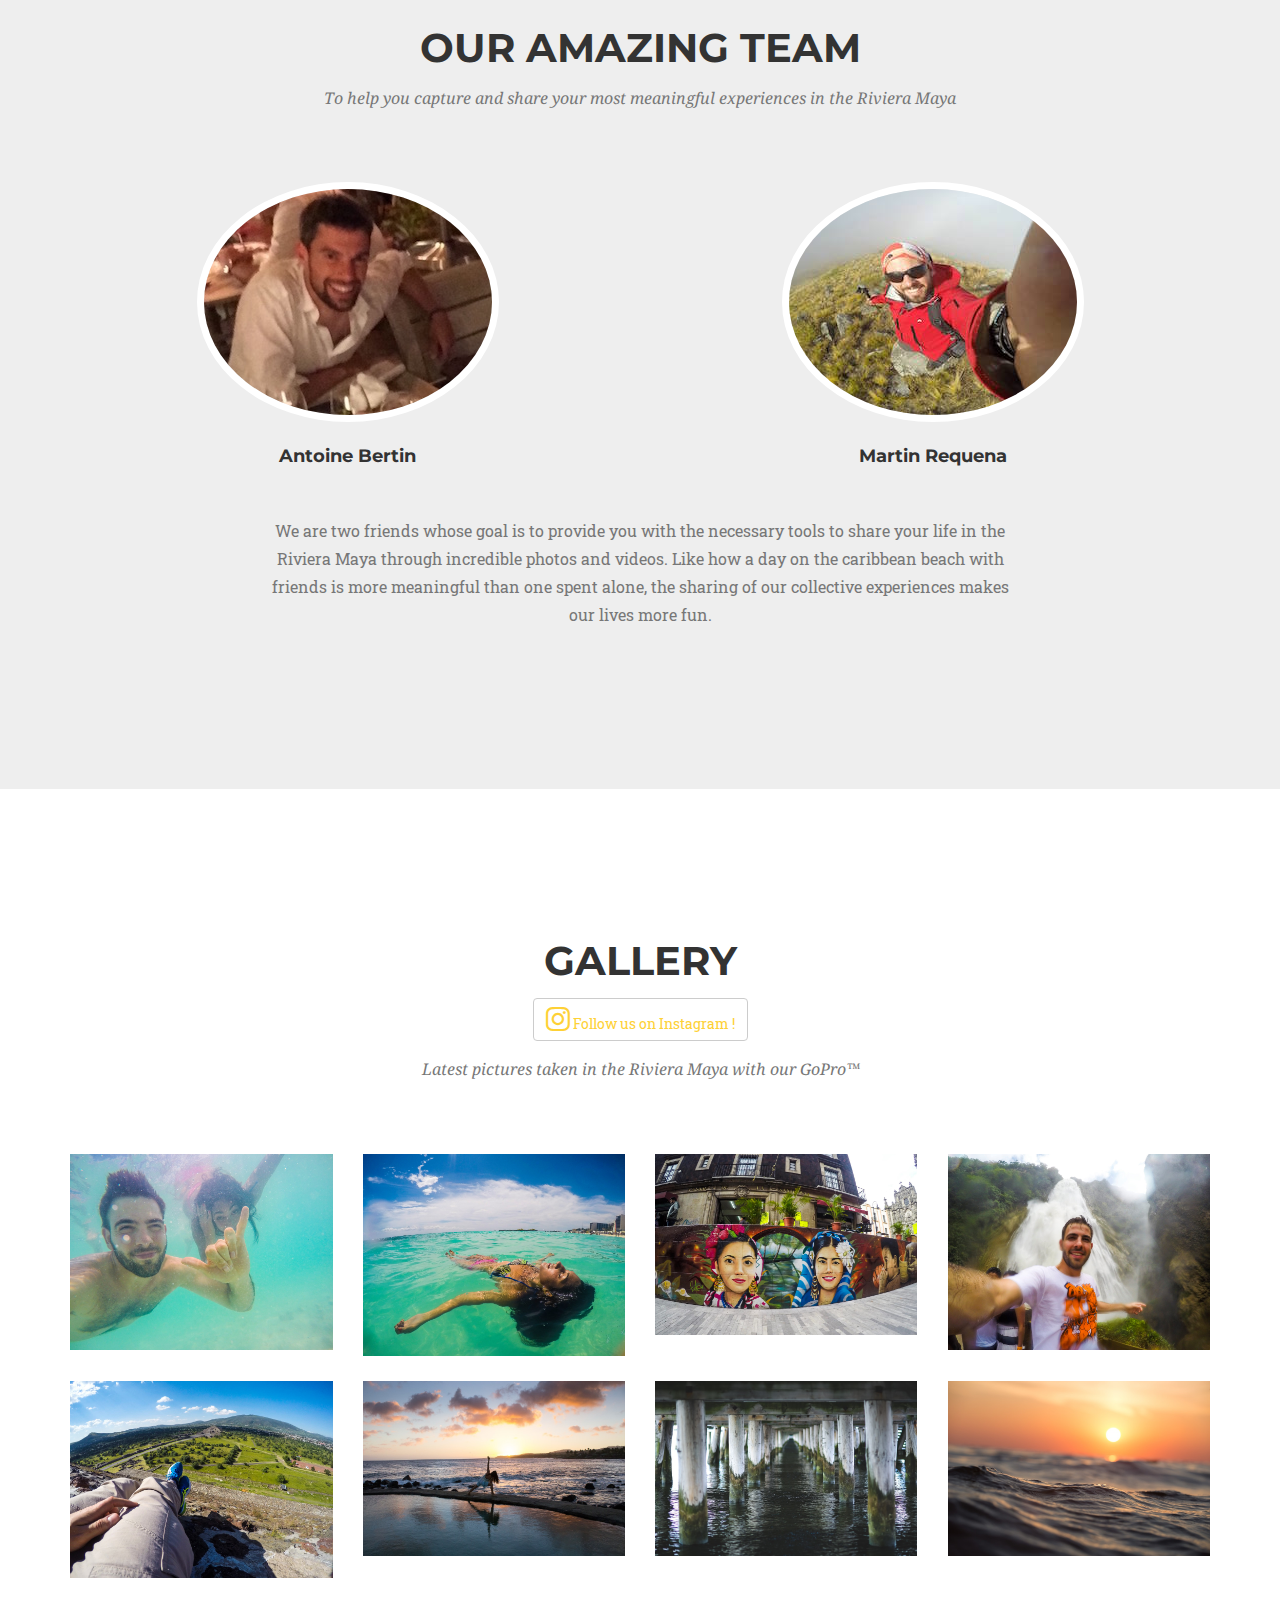
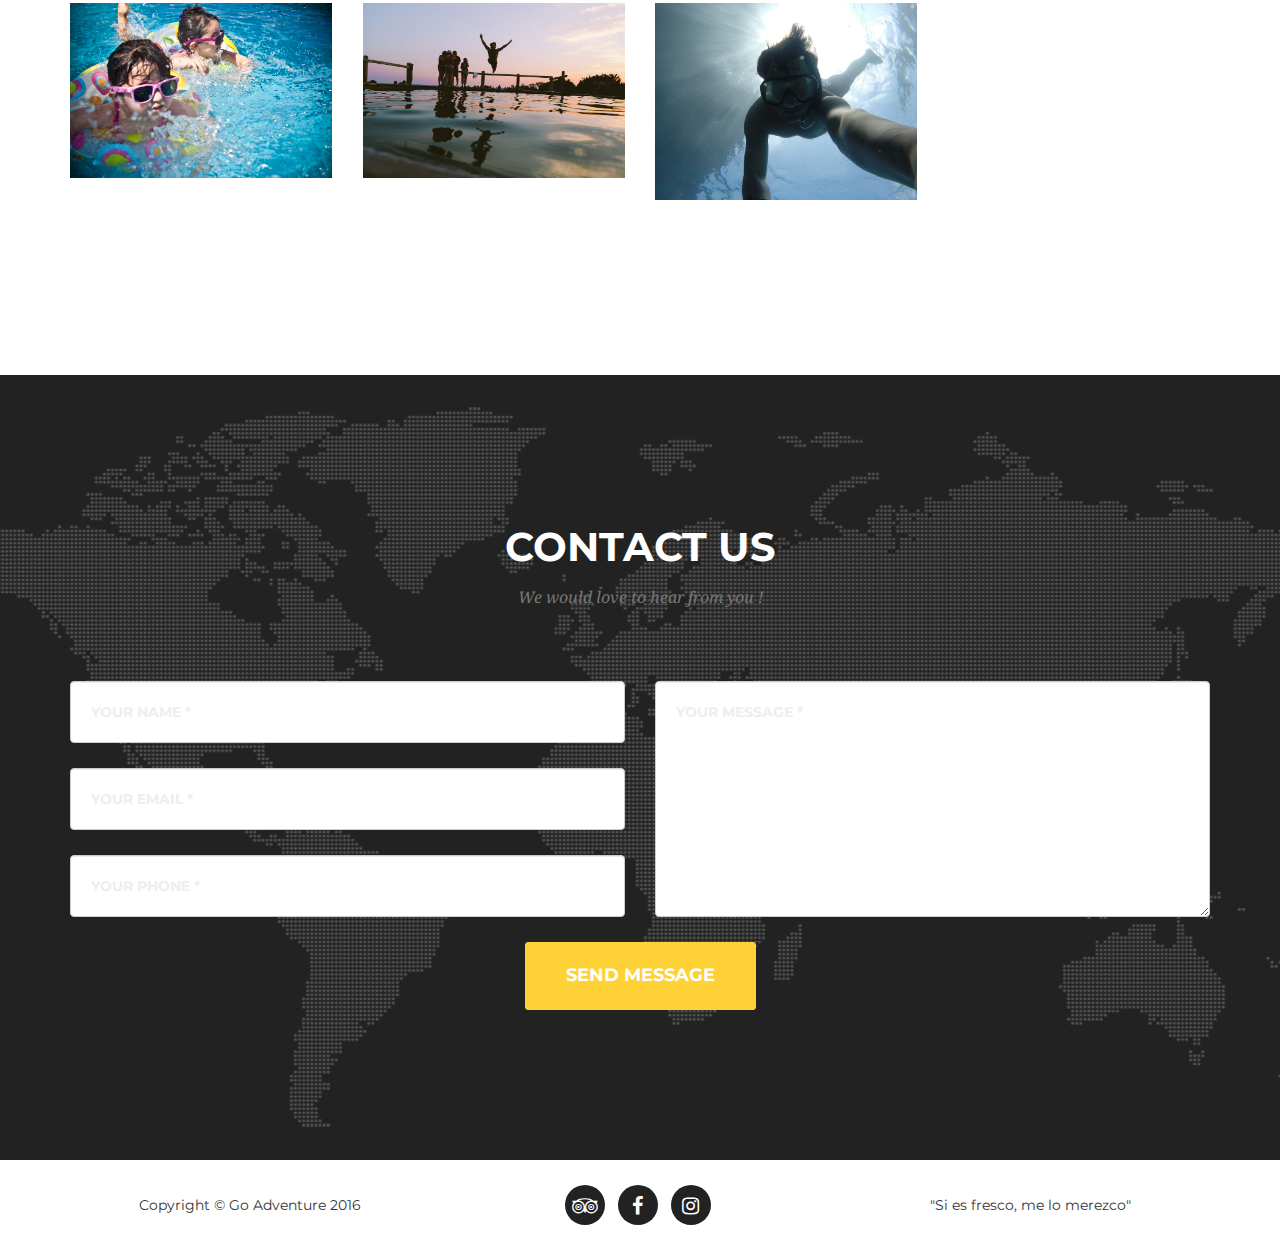
==== commit d33ecdc4: "content" ====
--- a/index.html
+++ b/index.html
@@ -115,7 +115,7 @@
                         <i class="fa fa-shopping-cart fa-stack-1x fa-inverse"></i>
                     </span>
                     <h4 class="service-heading">To your doorstep</h4>
-                    <p class="text-muted">Lorem ipsum dolor sit amet, consectetur adipisicing elit. Minima maxime quam architecto quo inventore harum ex magni, dicta impedit.</p>
+                    <p class="text-muted">We deliver the GoPro&trade; along with its mounts to your doorstep within the Playa Del Carmen area at no cost OR within the entire Riviera Maya if you rent it for more than 1 day. We also come pick it up ;-)</p>
                 </div>
                 <div class="col-md-3">
                     <span class="fa-stack fa-4x">
@@ -123,7 +123,7 @@
                         <i class="fa fa-laptop fa-stack-1x fa-inverse"></i>
                     </span>
                     <h4 class="service-heading">All data on USB</h4>
-                    <p class="text-muted">Lorem ipsum dolor sit amet, consectetur adipisicing elit. Minima maxime quam architecto quo inventore harum ex magni, dicta impedit.</p>
+                    <p class="text-muted">Upon picking up the GoPro&trade; you will be given a complimentary USB stick wich will include all of your pictures and videos.</p>
                 </div>
                 <div class="col-md-3">
                     <span class="fa-stack fa-4x">
@@ -131,7 +131,7 @@
                         <i class="fa fa-lock fa-stack-1x fa-inverse"></i>
                     </span>
                     <h4 class="service-heading">1 year back-up</h4>
-                    <p class="text-muted">Lorem ipsum dolor sit amet, consectetur adipisicing elit. Minima maxime quam architecto quo inventore harum ex magni, dicta impedit.</p>
+                    <p class="text-muted">We commit ourselves to secure your data for 1 year; and at no cost of course.</p>
                 </div>
                 <div class="col-md-3">
                     <span class="fa-stack fa-4x">
@@ -139,7 +139,7 @@
                         <i class="fa fa-shopping-cart fa-stack-1x fa-inverse"></i>
                     </span>
                     <h4 class="service-heading">GoPro&trade; mounts</h4>
-                    <p class="text-muted">Lorem ipsum dolor sit amet, consectetur adipisicing elit. Minima maxime quam architecto quo inventore harum ex magni, dicta impedit.</p>
+                    <p class="text-muted">Your GoPro&trade; will come with an extra battery and different mounts which are: a handler, a headstrap and a chest mount.</p>
                 </div>
             </div>
         </div>
@@ -158,7 +158,7 @@
                     <div class="text-success">
                         <i class="fa fa-whatsapp fa-2x" aria-hidden="true">Whatsapp:</i> +535 353 535 353 5353
                     </div>
-                    <h3 class="section-subheading text-warning">10% discount if no delivery - pickup in Playa Del Carmen</h3>
+                    <h3 class="section-subheading text-warning">10% discount (no delivery): upon booking write down "discount"; and you will be given a central location in Playa Del Carmen for pickup</h3>
                 </div>
             </div>
             <div class="row">
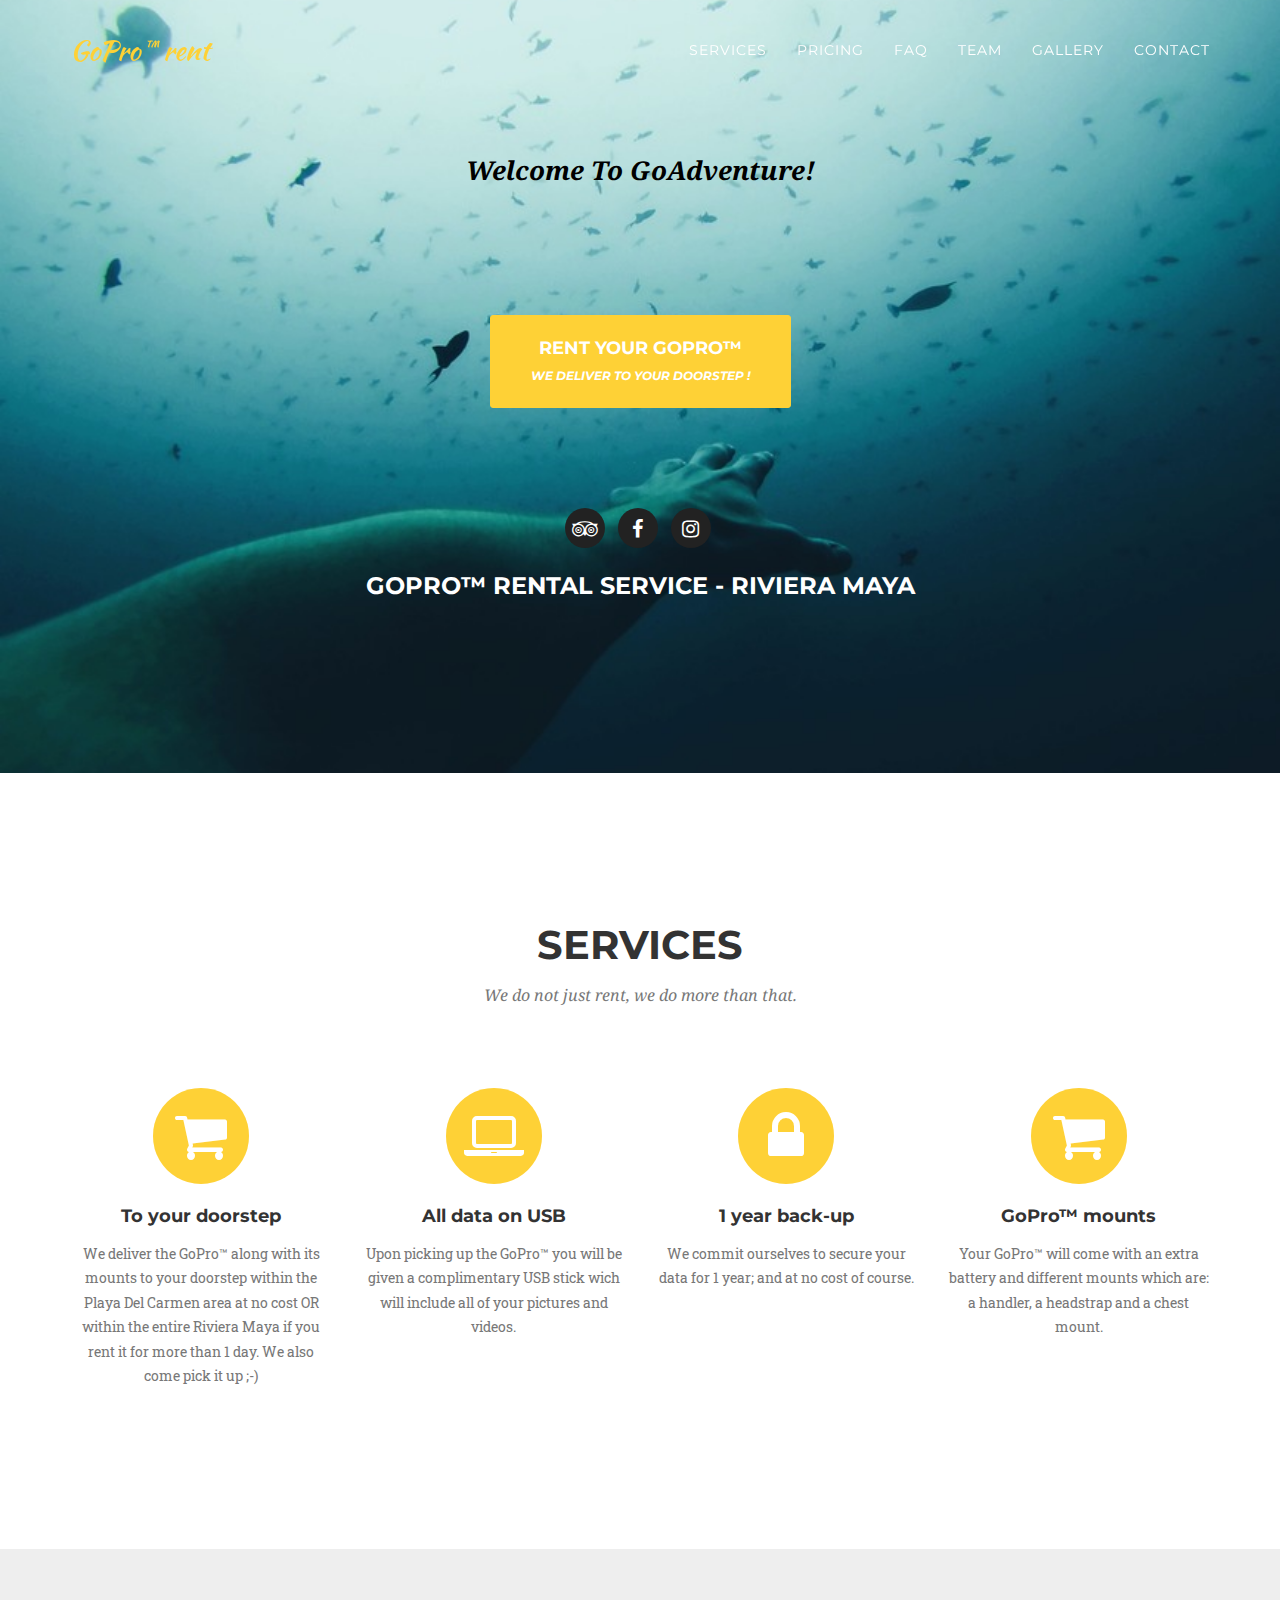
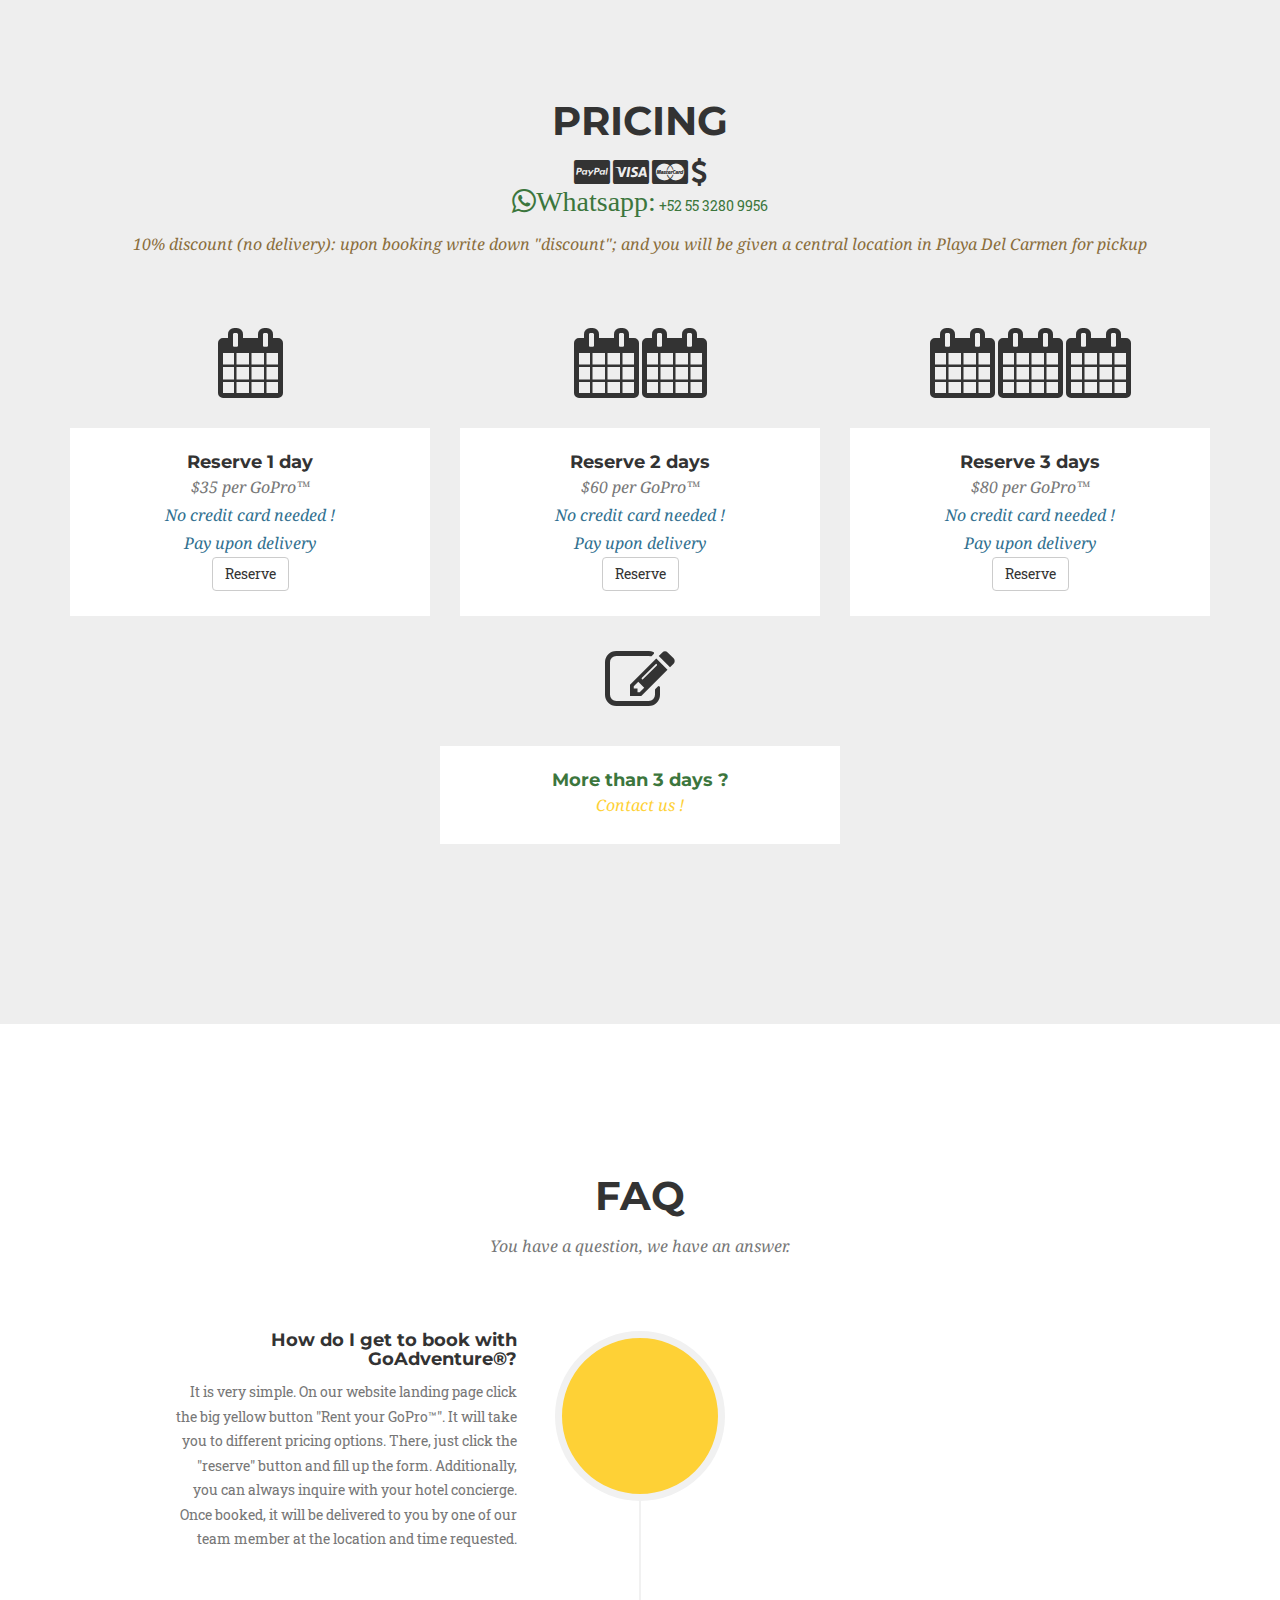
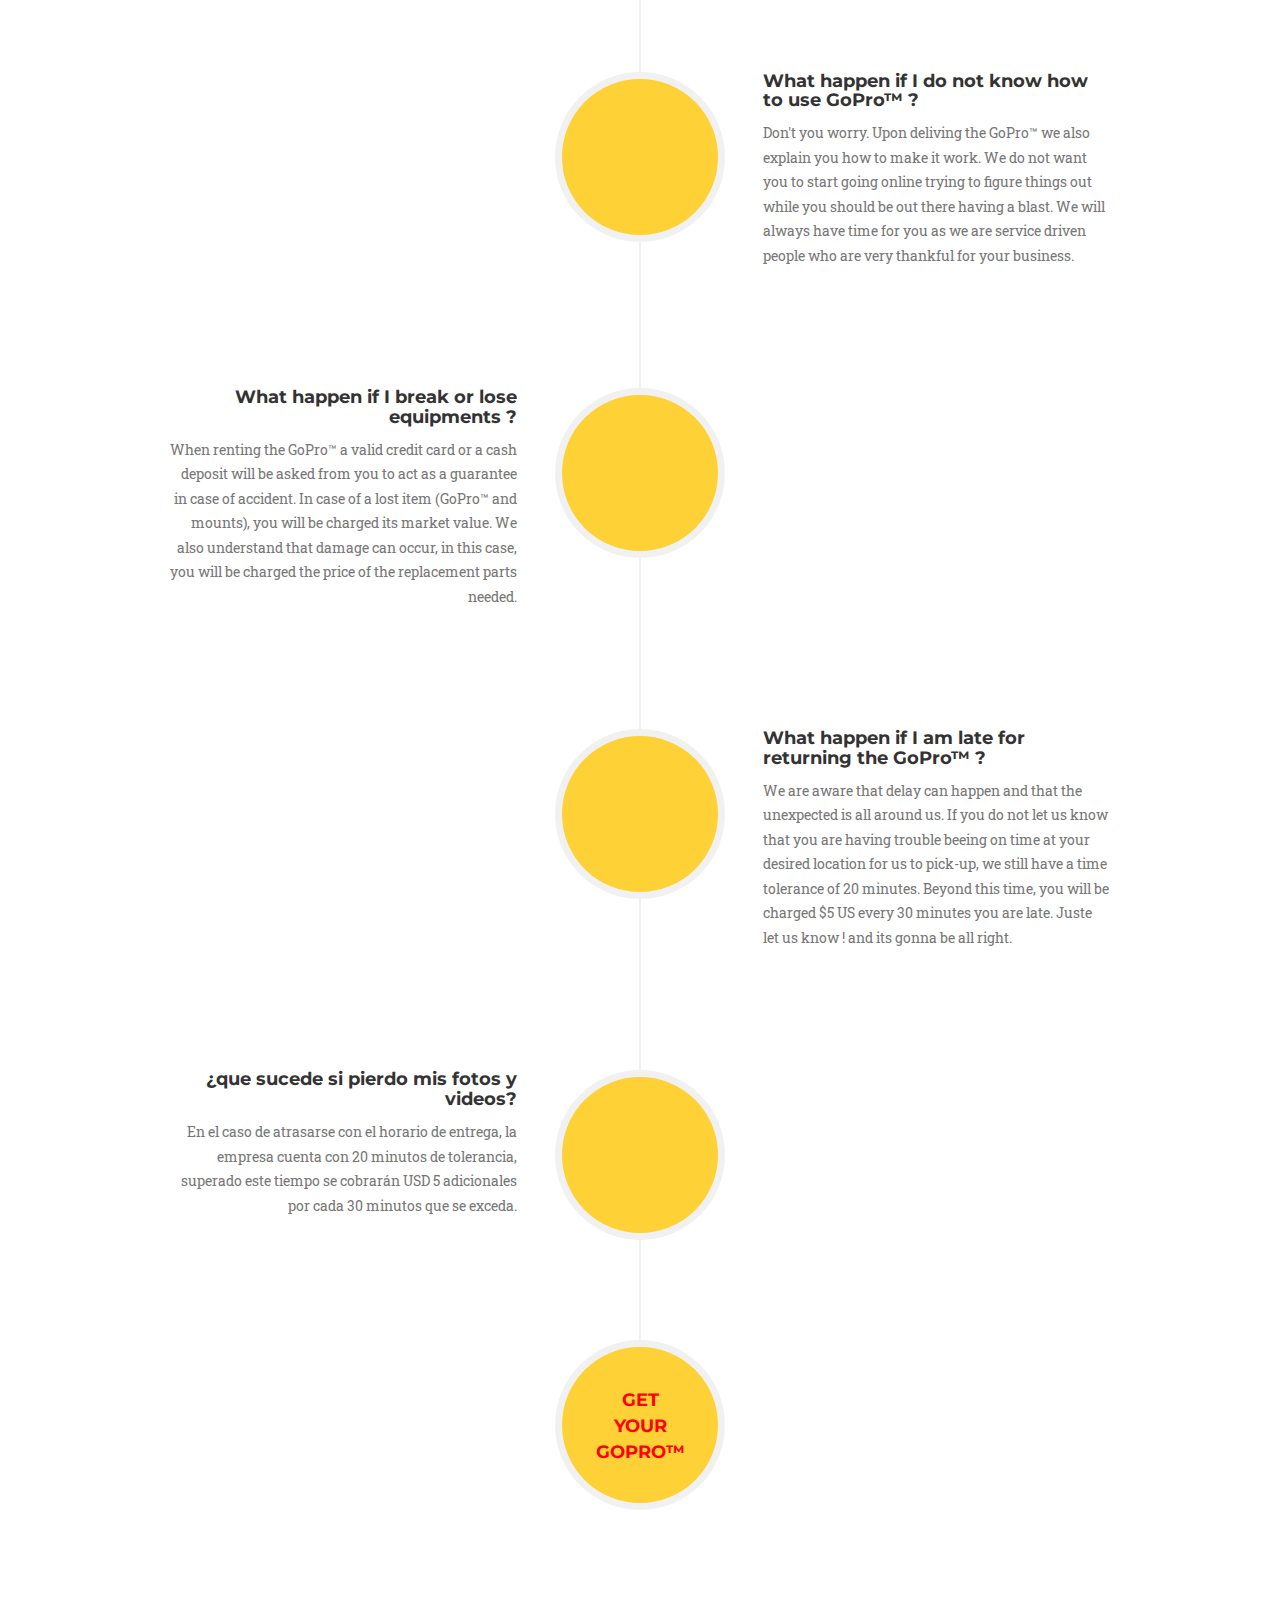
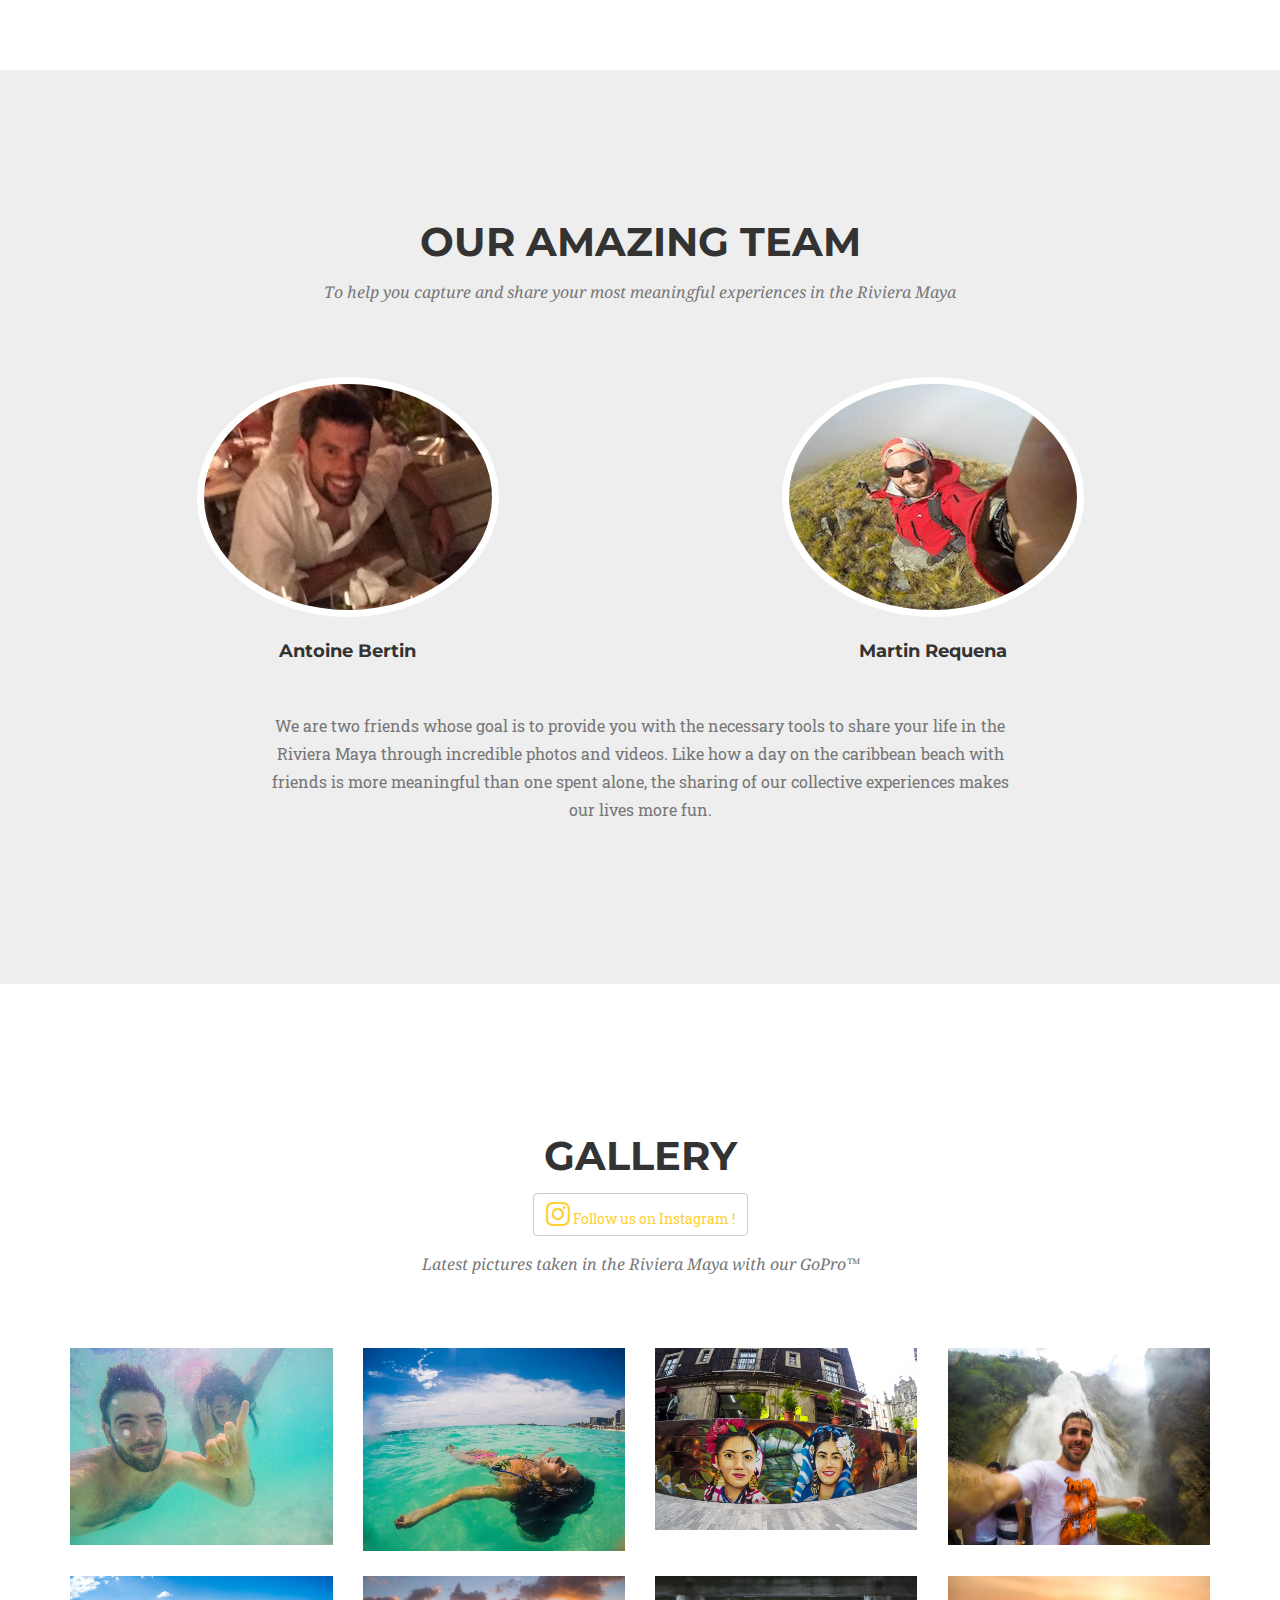
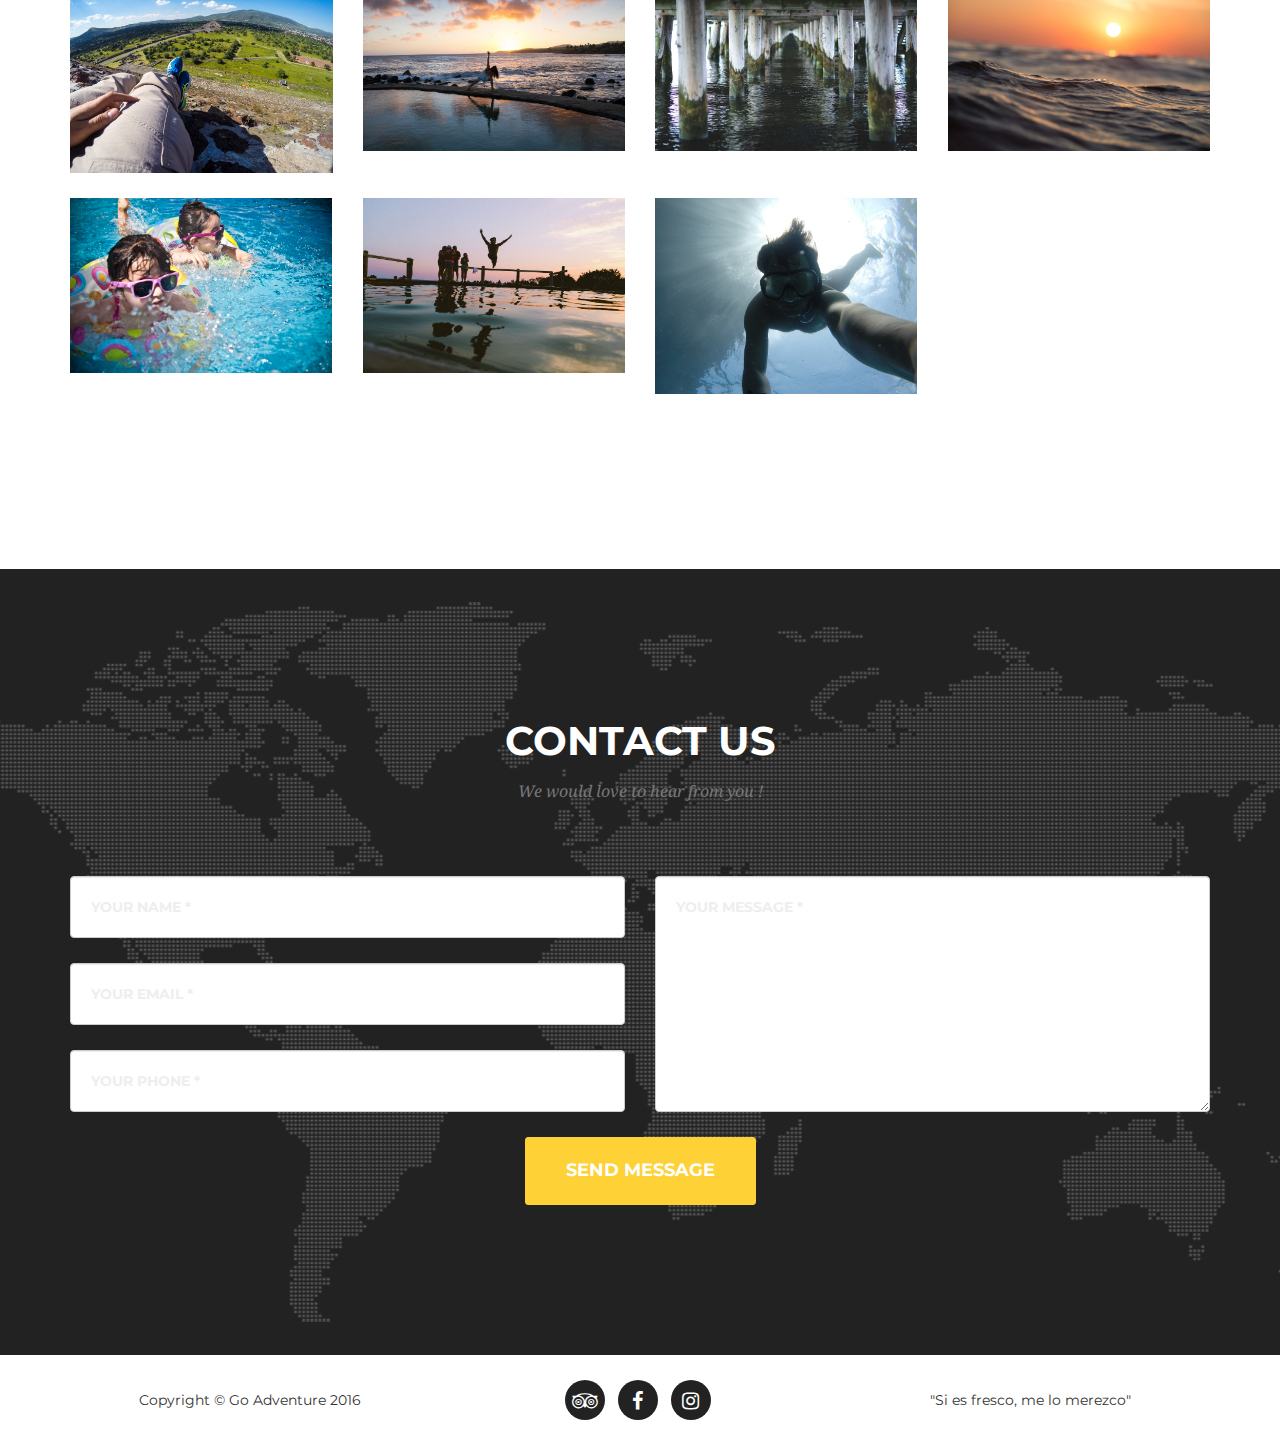
==== commit 6c0757ac: "FAQ" ====
--- a/index.html
+++ b/index.html
@@ -82,7 +82,10 @@
             <div class="intro-text">
                 <div class="intro-lead-in row" id="welcome">Welcome To GoAdventure!</div>
                 <div id="big-bot">
-                    <a href="#portfolio" class="page-scroll btn btn-xl row">Rent your GoPro&trade;</a>
+                    <a href="#portfolio" class="page-scroll btn btn-xl row">Rent your GoPro&trade;
+                        <br>
+                        <i id="small-font">We deliver to your doorstep !</i>
+                    </a>
                 </div>
                 <div>
                     <ul class="list-inline social-buttons">
@@ -156,7 +159,7 @@
                     <i class="fa fa-cc-mastercard fa-2x" aria-hidden="true"></i>
                     <i class="fa fa-usd fa-2x" aria-hidden="true"></i>
                     <div class="text-success">
-                        <i class="fa fa-whatsapp fa-2x" aria-hidden="true">Whatsapp:</i> +535 353 535 353 5353
+                        <i class="fa fa-whatsapp fa-2x" aria-hidden="true">Whatsapp:</i> +52 55 3280 9956
                     </div>
                     <h3 class="section-subheading text-warning">10% discount (no delivery): upon booking write down "discount"; and you will be given a central location in Playa Del Carmen for pickup</h3>
                 </div>
@@ -233,10 +236,10 @@
                             </div>
                             <div class="timeline-panel">
                                 <div class="timeline-heading">
-                                    <h4 class="subheading">¿Cómo hago para adquirir el servicio GoAdventure®?</h4>
+                                    <h4 class="subheading">How do I get to book with GoAdventure®?</h4>
                                 </div>
                                 <div class="timeline-body">
-                                    <p class="text-muted">Lorem ipsum dolor sit amet, consectetur adipisicing elit. Sunt ut voluptatum eius sapiente, totam reiciendis temporibus qui quibusdam, recusandae sit vero unde, sed, incidunt et ea quo dolore laudantium consectetur!</p>
+                                    <p class="text-muted">It is very simple. On our website landing page click the big yellow button "Rent your GoPro&trade;". It will take you to different pricing options. There, just click the "reserve" button and fill up the form. Additionally, you can always inquire with your hotel concierge. Once booked, it will be delivered to you by one of our team member at the location and time requested.</p>
                                 </div>
                             </div>
                         </li>
@@ -245,10 +248,10 @@
                             </div>
                             <div class="timeline-panel">
                                 <div class="timeline-heading">
-                                    <h4 class="subheading">Qué sucede si no se usar la cámara</h4>
+                                    <h4 class="subheading">What happen if I do not know how to use GoPro&trade; ?</h4>
                                 </div>
                                 <div class="timeline-body">
-                                    <p class="text-muted">Lorem ipsum dolor sit amet, consectetur adipisicing elit. Sunt ut voluptatum eius sapiente, totam reiciendis temporibus qui quibusdam, recusandae sit vero unde, sed, incidunt et ea quo dolore laudantium consectetur!</p>
+                                    <p class="text-muted">Don't you worry. Upon deliving the GoPro&trade; we also explain you how to make it work. We do not want you to start going online trying to figure things out while you should be out there having a blast. We will always have time for you as we are service driven people who are very thankful for your business.</p>
                                 </div>
                             </div>
                         </li>
@@ -257,10 +260,10 @@
                             </div>
                             <div class="timeline-panel">
                                 <div class="timeline-heading">
-                                    <h4 class="subheading">¿Qué sucede si pierdo o rompo el equipo?</h4>
+                                    <h4 class="subheading">What happen if I break or lose equipments ?</h4>
                                 </div>
                                 <div class="timeline-body">
-                                    <p class="text-muted">Lorem ipsum dolor sit amet, consectetur adipisicing elit. Sunt ut voluptatum eius sapiente, totam reiciendis temporibus qui quibusdam, recusandae sit vero unde, sed, incidunt et ea quo dolore laudantium consectetur!</p>
+                                    <p class="text-muted">When renting the GoPro&trade; a valid credit card or a cash deposit will be asked from you to act as a guarantee in case of accident. In case of a lost item (GoPro&trade; and mounts), you will be charged its market value. We also understand that damage can occur, in this case, you will be charged the price of the replacement parts needed.</p>
                                 </div>
                             </div>
                         </li>
@@ -269,10 +272,10 @@
                             </div>
                             <div class="timeline-panel">
                                 <div class="timeline-heading">
-                                    <h4 class="subheading">¿Qué sucede si me atraso con la entrega?</h4>
+                                    <h4 class="subheading">What happen if I am late for returning the GoPro&trade; ?</h4>
                                 </div>
                                 <div class="timeline-body">
-                                    <p class="text-muted">Lorem ipsum dolor sit amet, consectetur adipisicing elit. Sunt ut voluptatum eius sapiente, totam reiciendis temporibus qui quibusdam, recusandae sit vero unde, sed, incidunt et ea quo dolore laudantium consectetur!</p>
+                                    <p class="text-muted">We are aware that delay can happen and that the unexpected is all around us. If you do not let us know that you are having trouble beeing on time at your desired location for us to pick-up, we still have a time tolerance of 20 minutes. Beyond this time, you will be charged $5 US every 30 minutes you are late. Juste let us know ! and its gonna be all right.</p>
                                 </div>
                             </div>
                         </li>
@@ -284,7 +287,7 @@
                                     <h4 class="subheading">¿que sucede si pierdo mis fotos y videos?</h4>
                                 </div>
                                 <div class="timeline-body">
-                                    <p class="text-muted">Lorem ipsum dolor sit amet, consectetur adipisicing elit. Sunt ut voluptatum eius sapiente, totam reiciendis temporibus qui quibusdam, recusandae sit vero unde, sed, incidunt et ea quo dolore laudantium consectetur!</p>
+                                    <p class="text-muted">En el caso de atrasarse con el horario de entrega, la empresa cuenta con 20 minutos de tolerancia, superado este tiempo se cobrarán USD 5 adicionales por cada 30 minutos que se exceda. </p>
                                 </div>
                             </div>
                         </li>
--- a/css/agency.min.css
+++ b/css/agency.min.css
@@ -42,6 +42,10 @@
 	padding-bottom: 100px;
 }
 
+#small-font{
+	font-size: 65%;
+}
+
 /*#rent {
   background-image: url('../img/rent.jpg');
 }*/
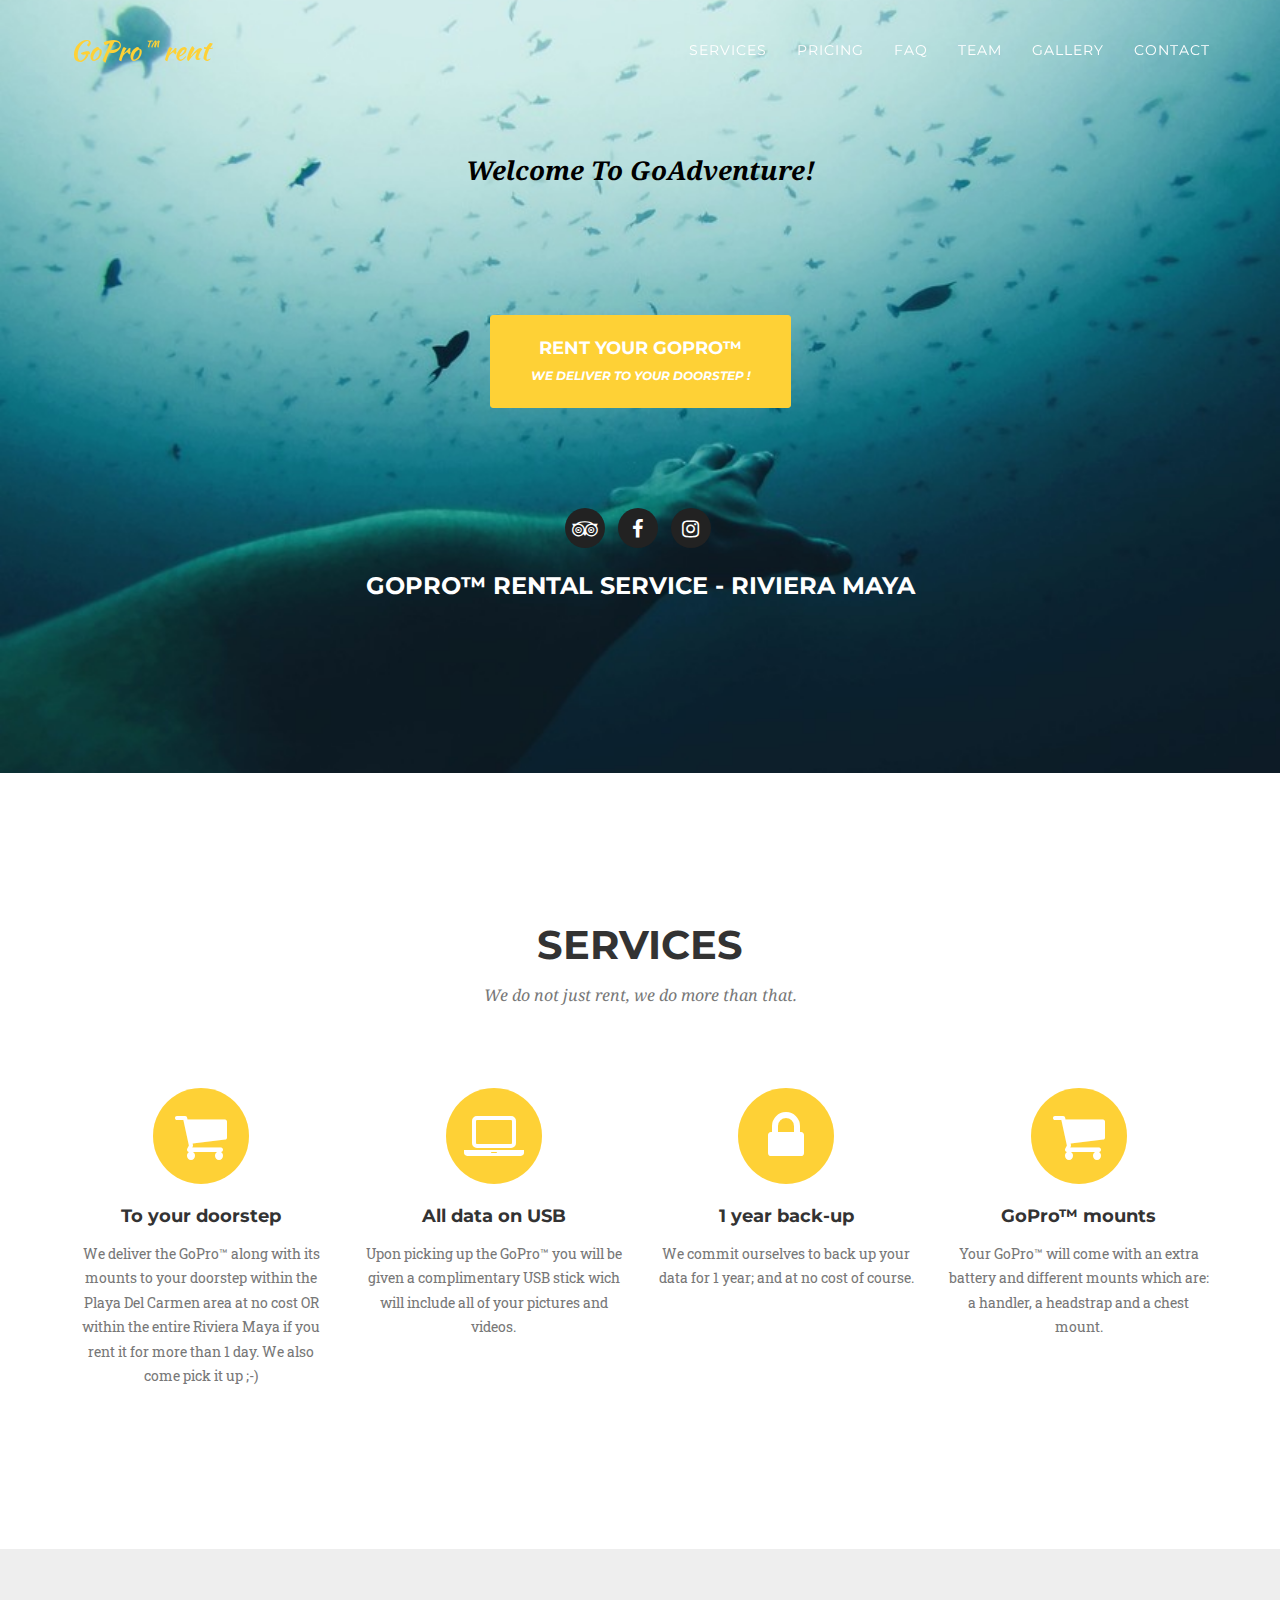
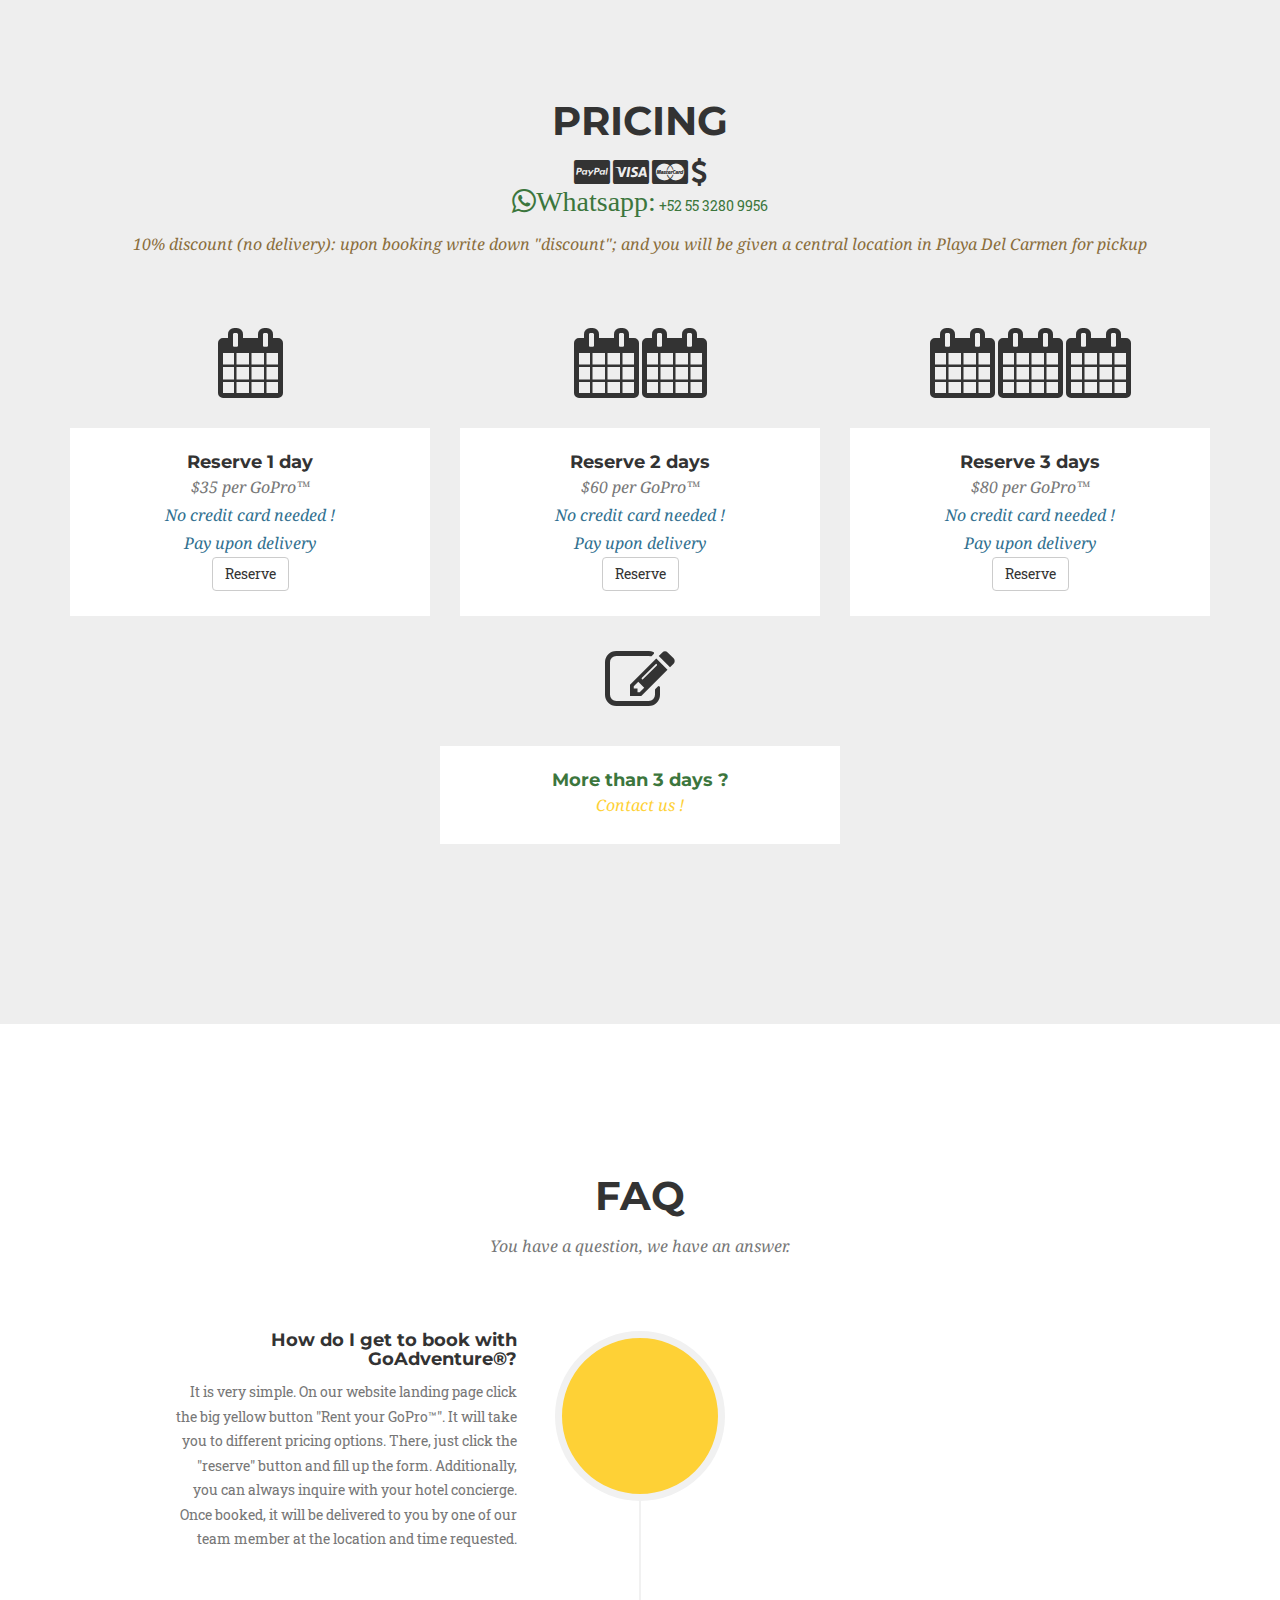
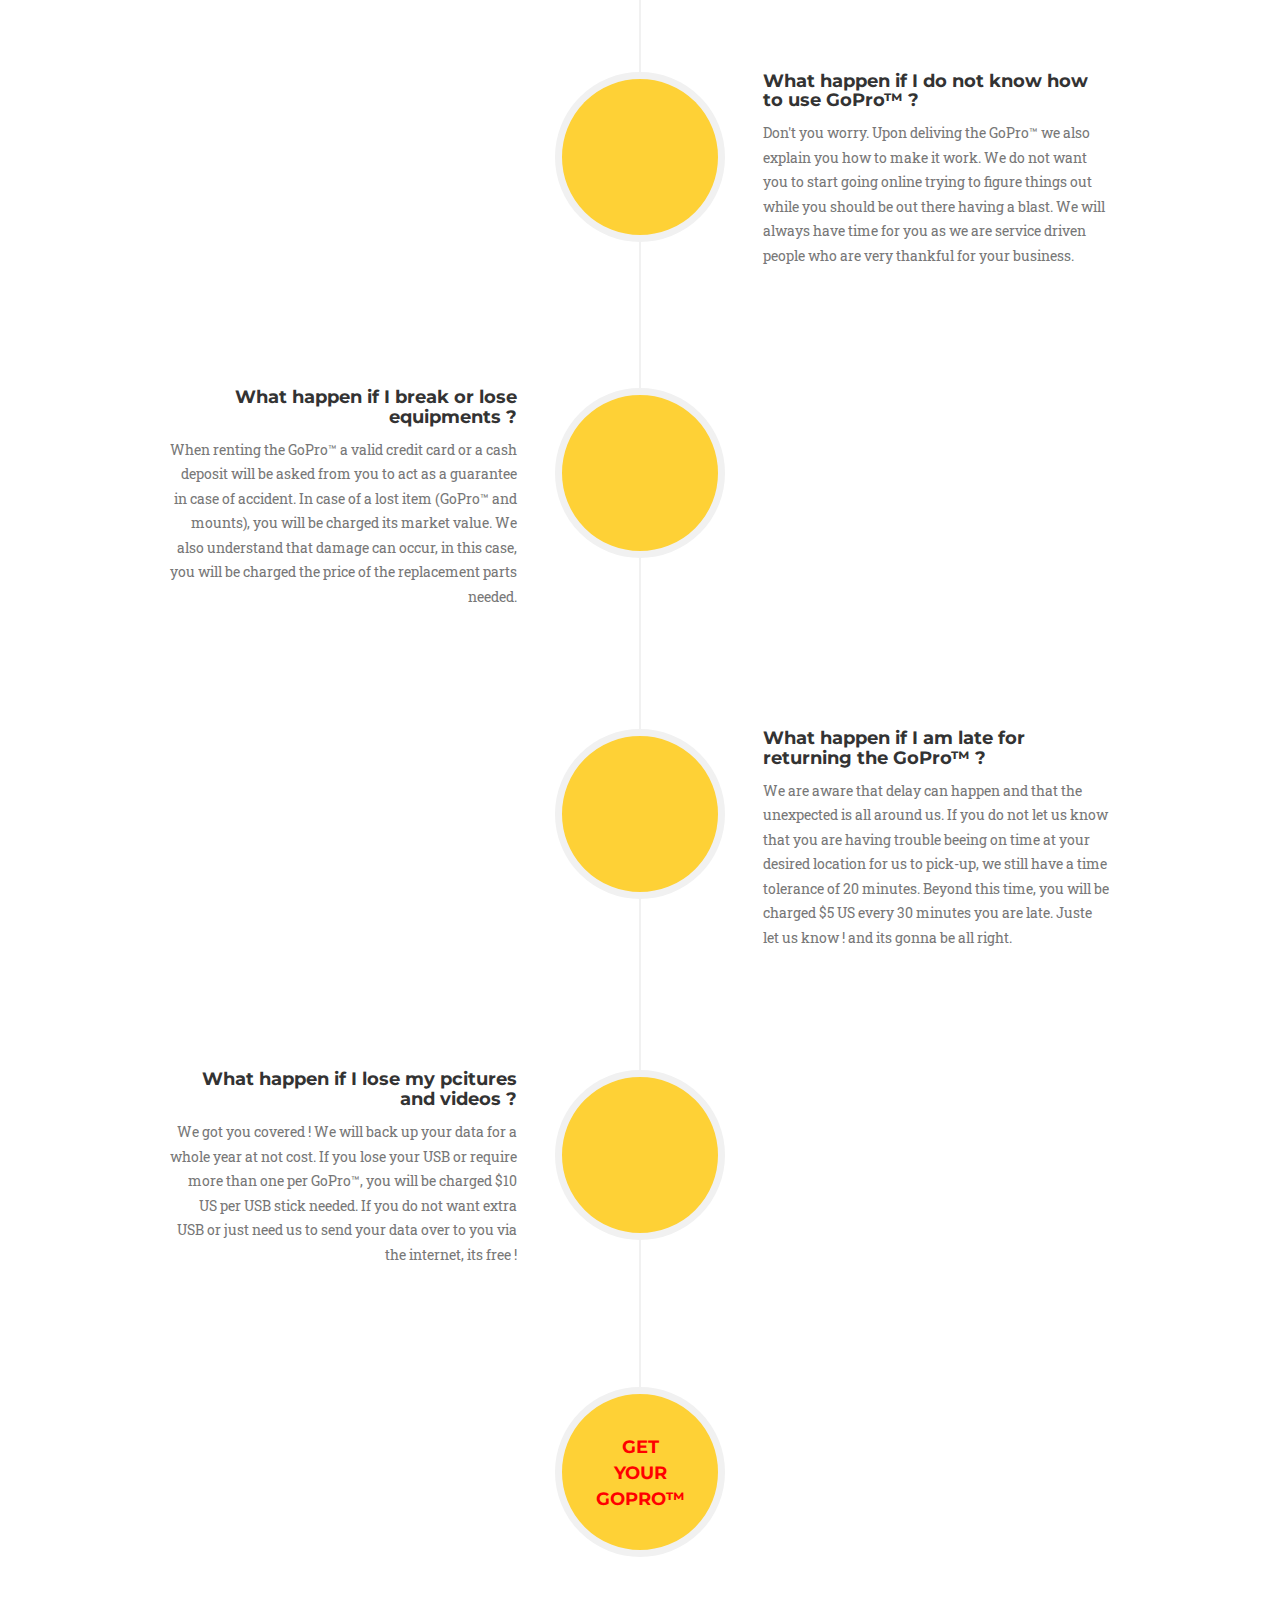
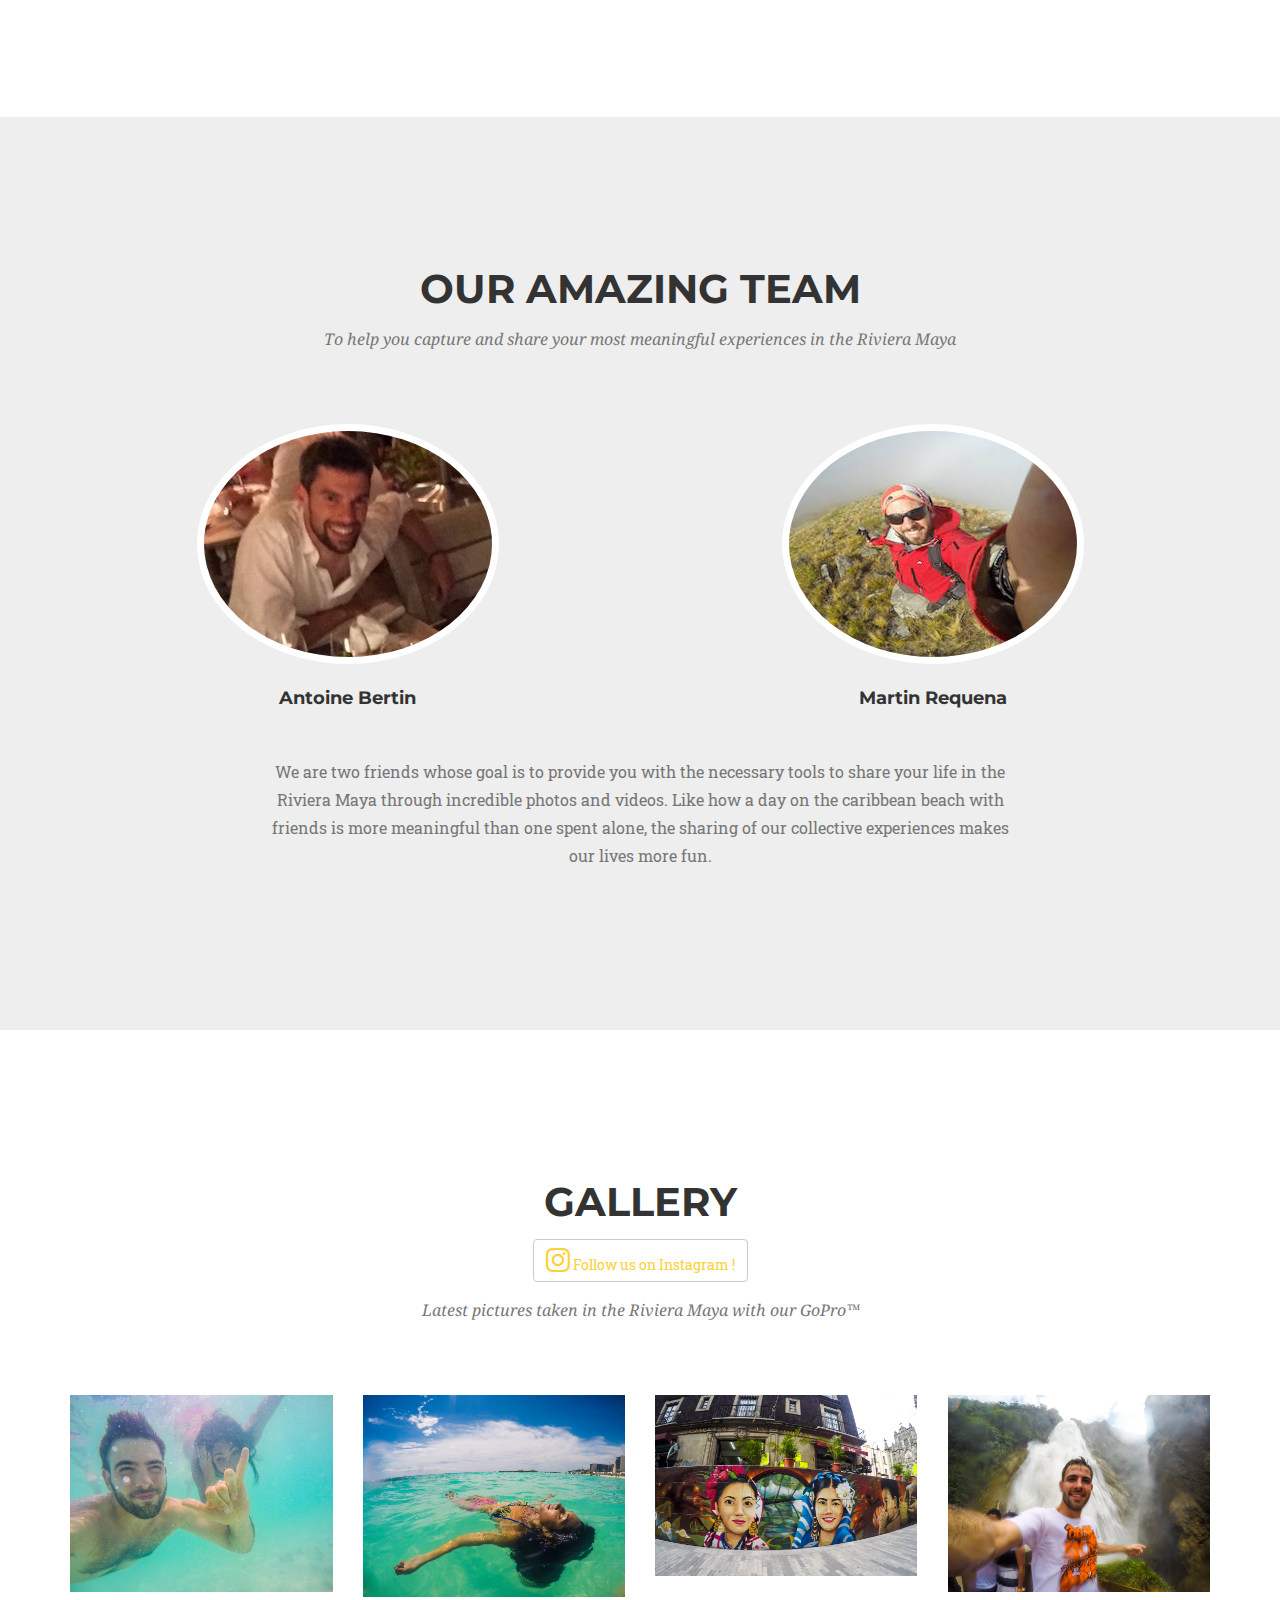
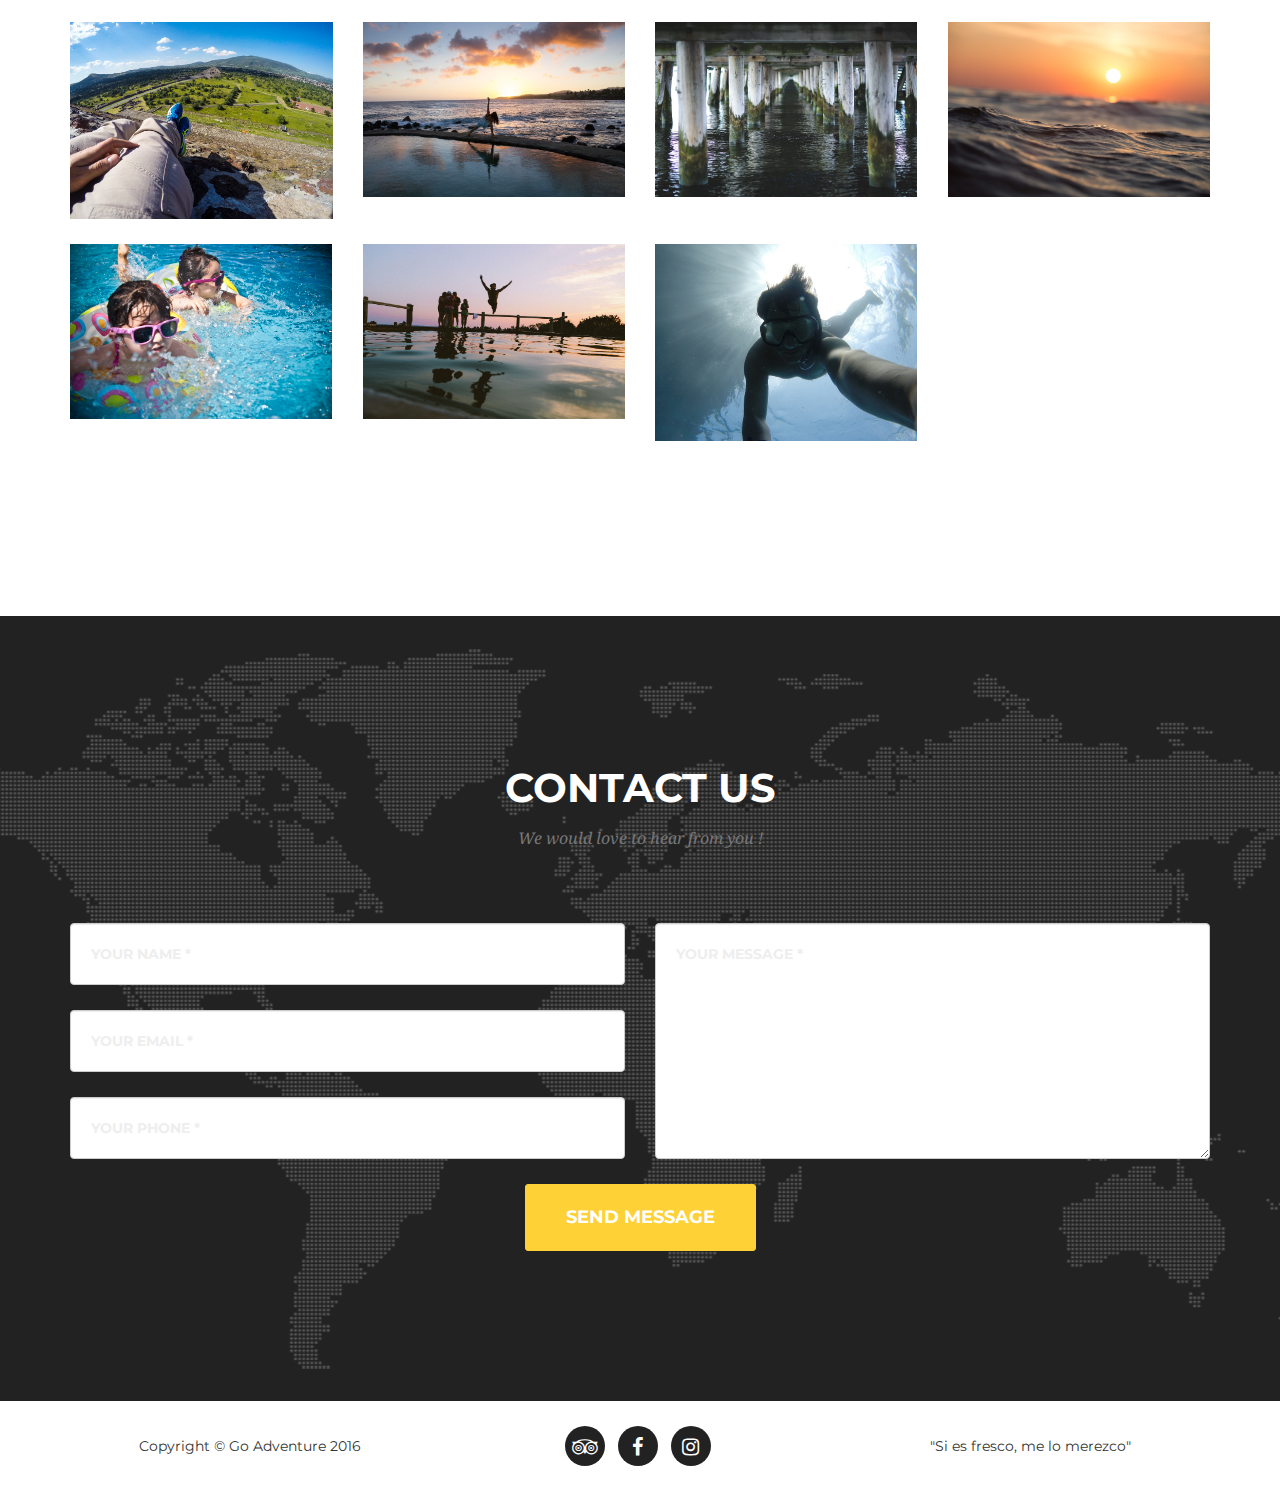
==== commit 118ff1cb: "content" ====
--- a/index.html
+++ b/index.html
@@ -134,7 +134,7 @@
                         <i class="fa fa-lock fa-stack-1x fa-inverse"></i>
                     </span>
                     <h4 class="service-heading">1 year back-up</h4>
-                    <p class="text-muted">We commit ourselves to secure your data for 1 year; and at no cost of course.</p>
+                    <p class="text-muted">We commit ourselves to back up your data for 1 year; and at no cost of course.</p>
                 </div>
                 <div class="col-md-3">
                     <span class="fa-stack fa-4x">
@@ -284,10 +284,10 @@
                             </div>
                             <div class="timeline-panel">
                                 <div class="timeline-heading">
-                                    <h4 class="subheading">¿que sucede si pierdo mis fotos y videos?</h4>
+                                    <h4 class="subheading">What happen if I lose my pcitures and videos ?</h4>
                                 </div>
                                 <div class="timeline-body">
-                                    <p class="text-muted">En el caso de atrasarse con el horario de entrega, la empresa cuenta con 20 minutos de tolerancia, superado este tiempo se cobrarán USD 5 adicionales por cada 30 minutos que se exceda. </p>
+                                    <p class="text-muted">We got you covered ! We will back up your data for a whole year at not cost. If you lose your USB or require more than one per GoPro&trade;, you will be charged $10 US per USB stick needed. If you do not want extra USB or just need us to send your data over to you via the internet, its free !</p>
                                 </div>
                             </div>
                         </li>
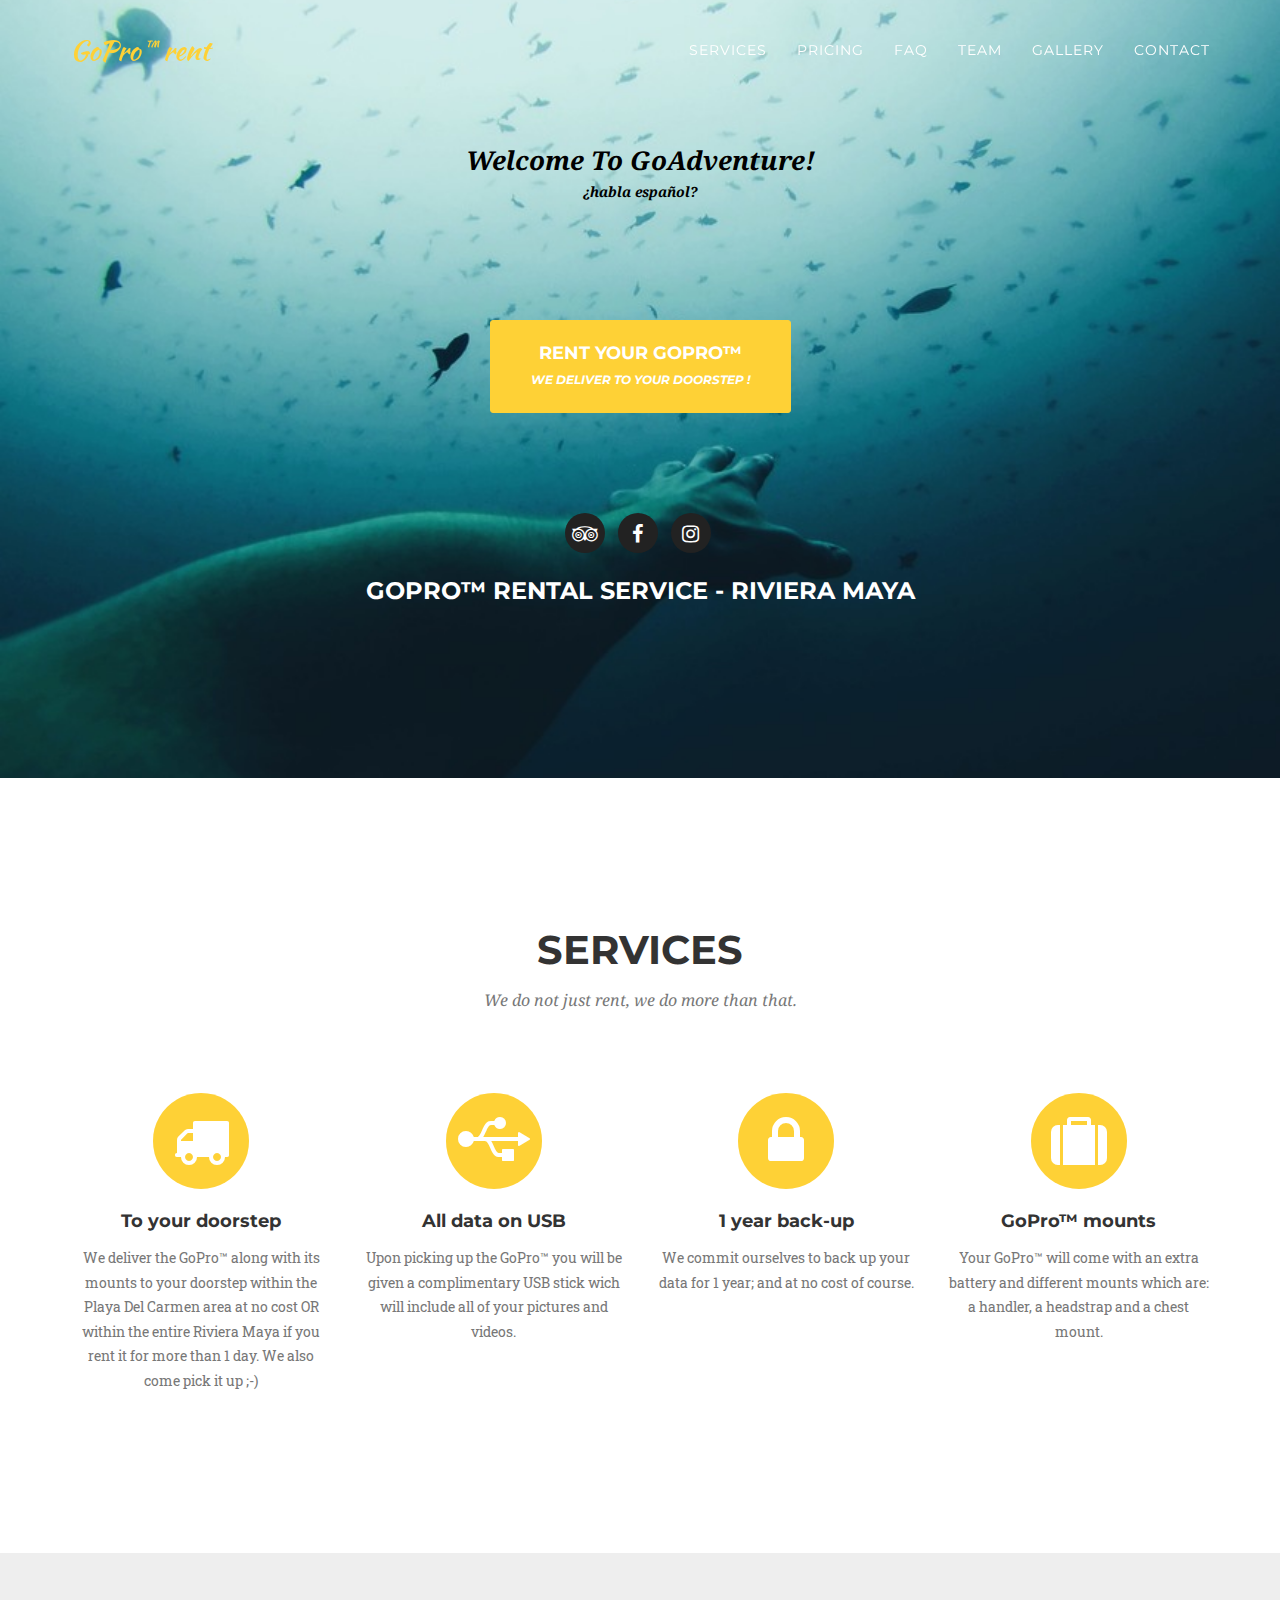
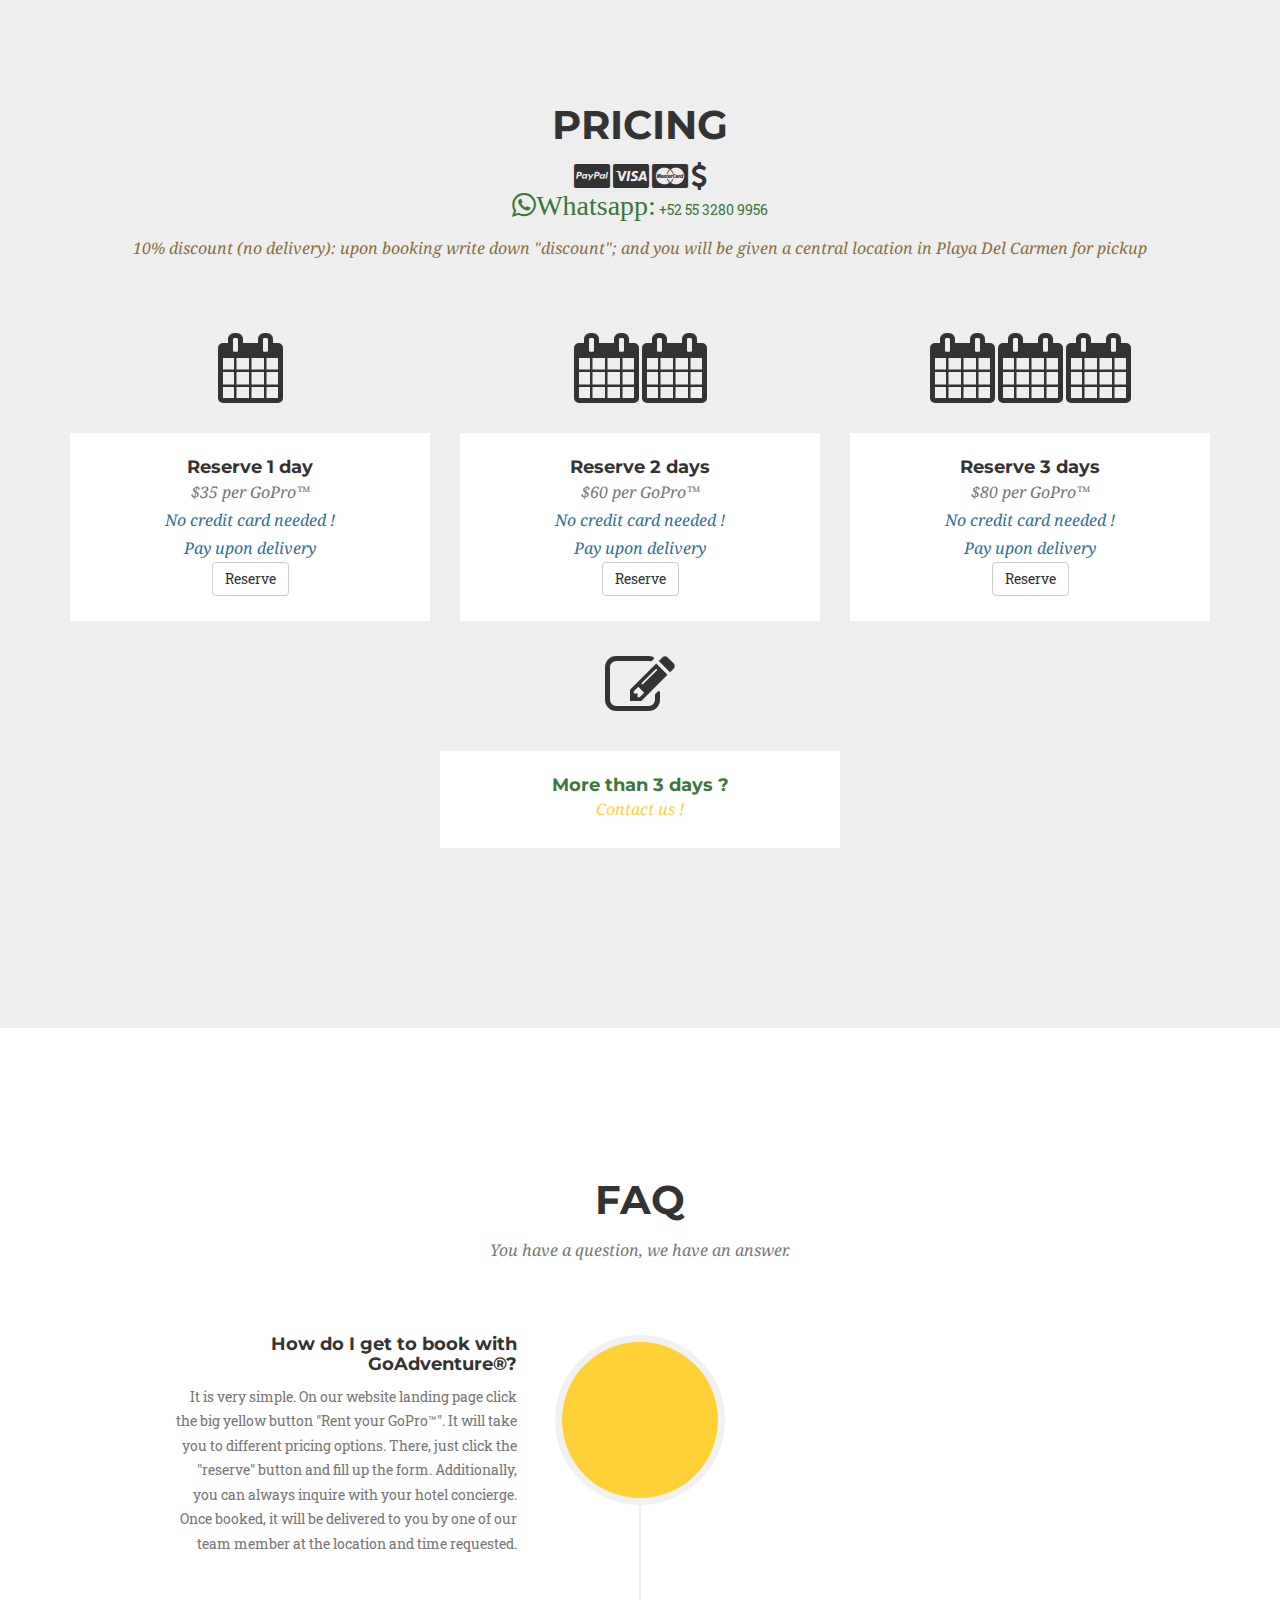
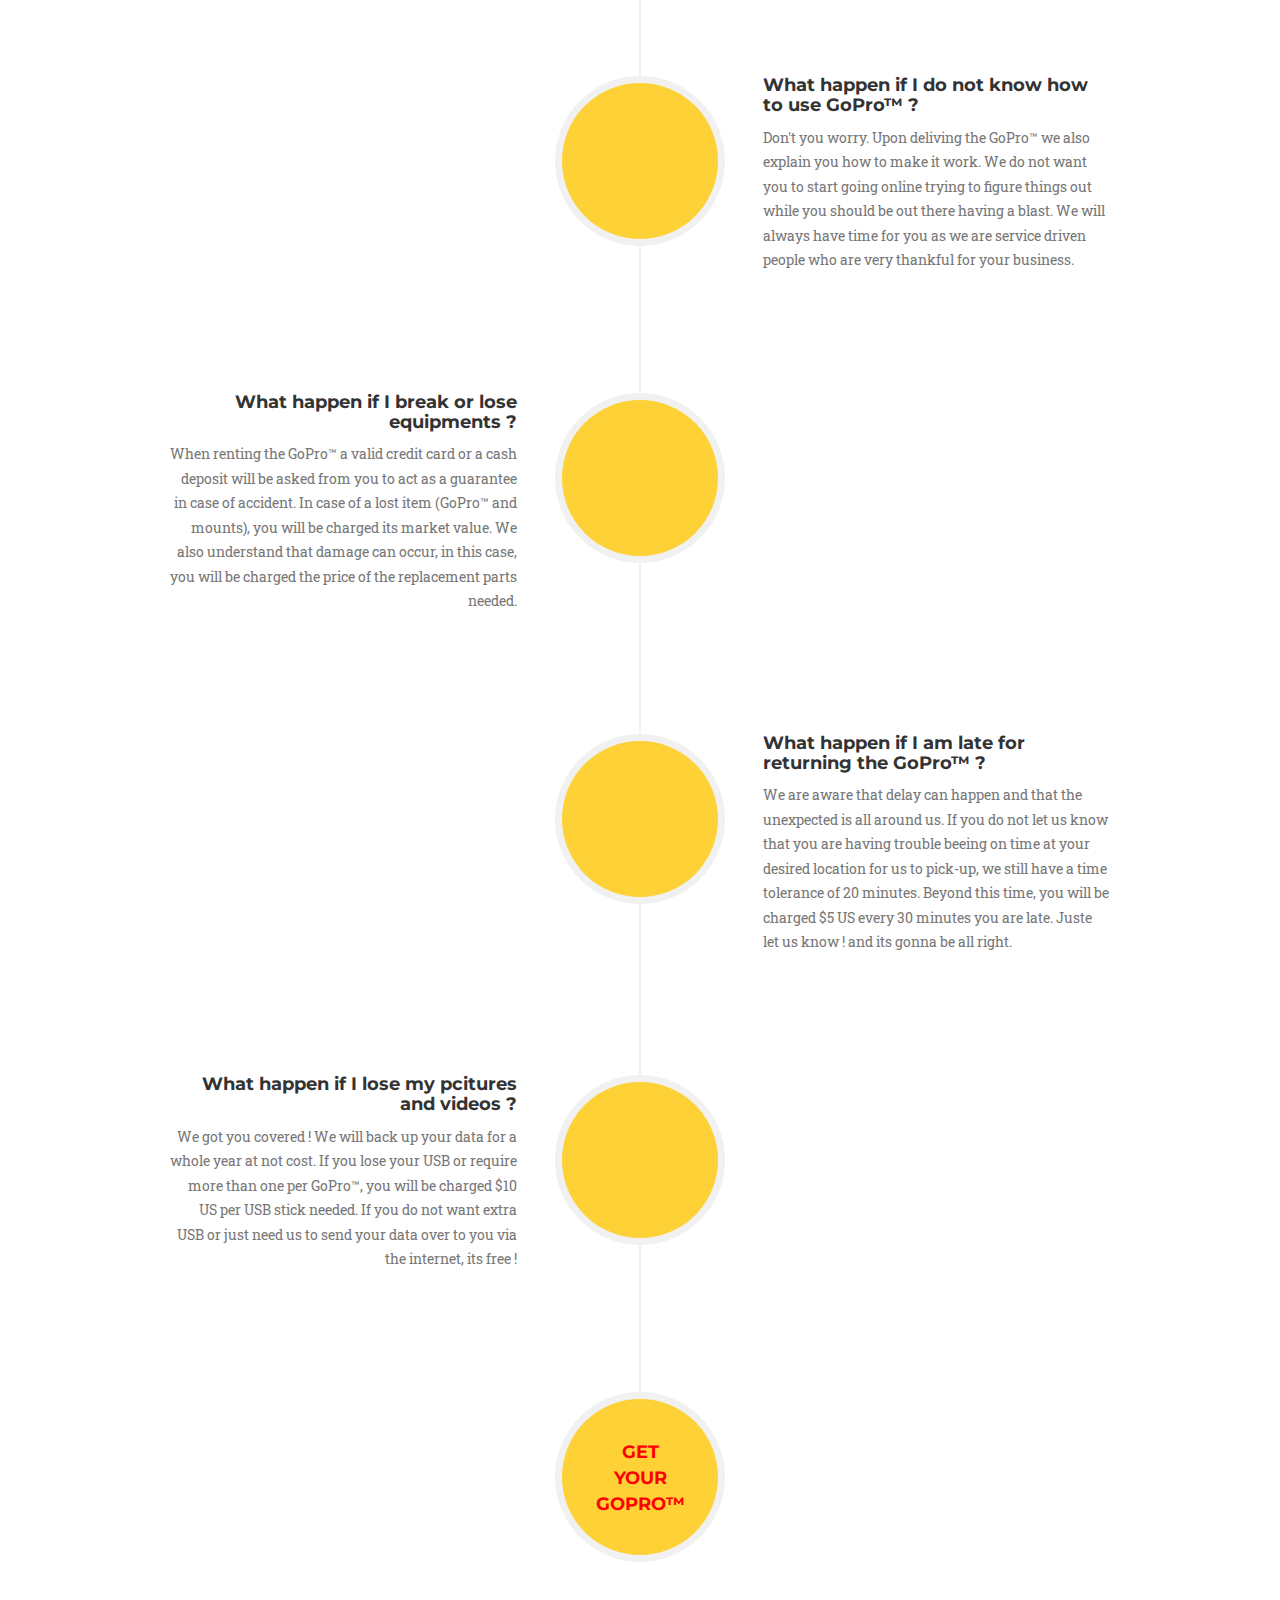
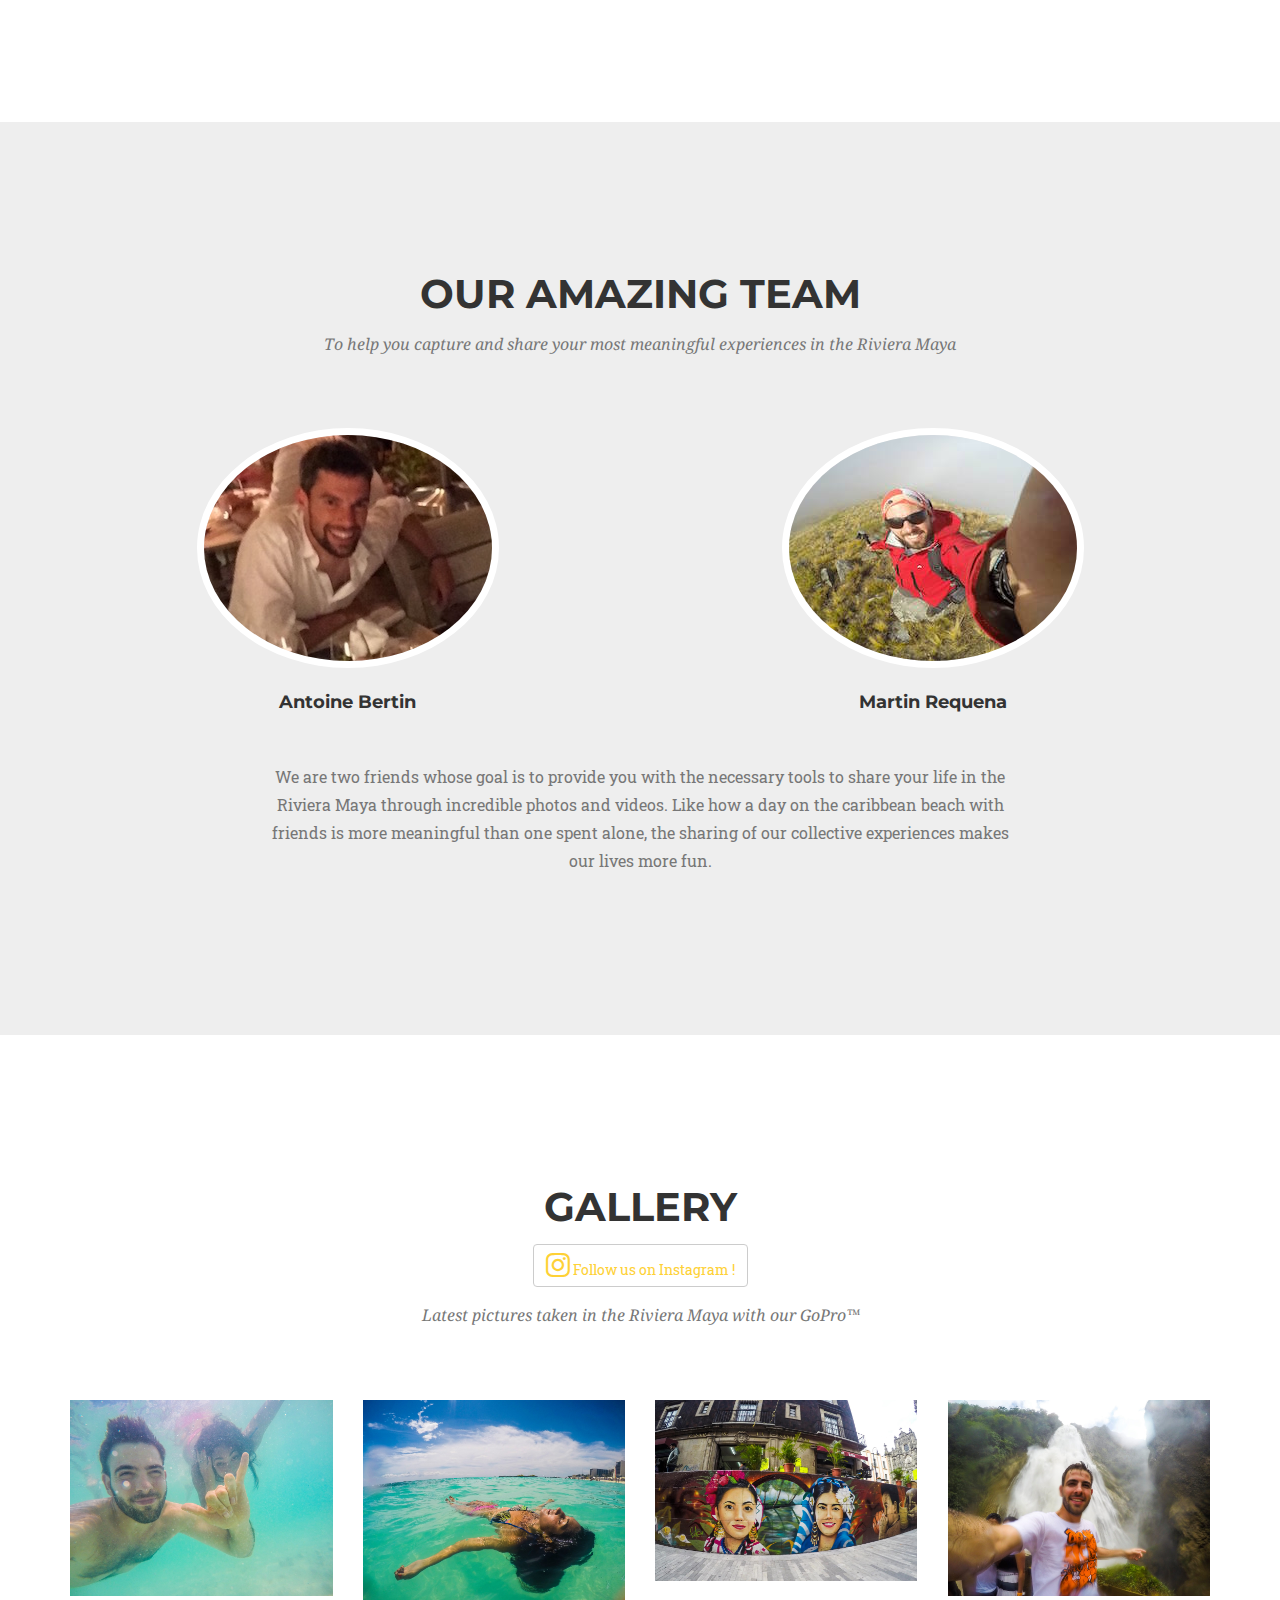
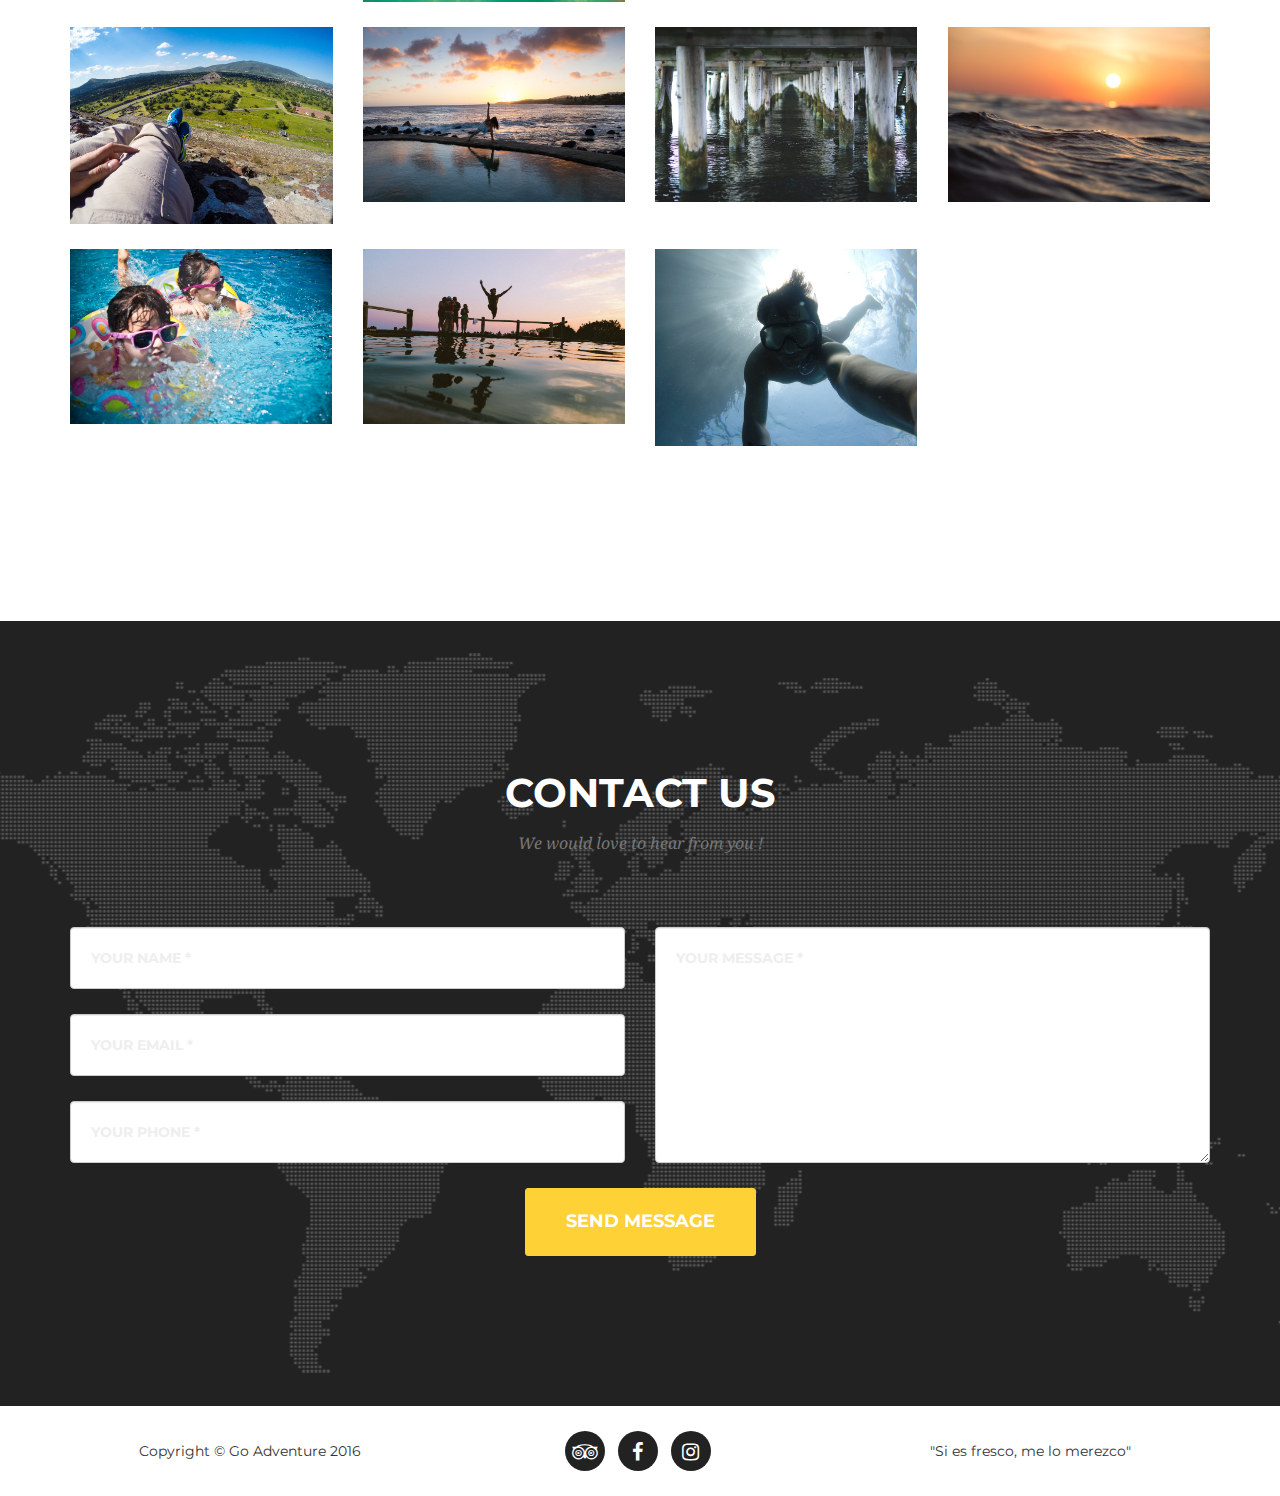
==== commit 595f3d8c: "content" ====
--- a/index.html
+++ b/index.html
@@ -80,7 +80,10 @@
     <header>
         <div class="container">
             <div class="intro-text">
-                <div class="intro-lead-in row" id="welcome">Welcome To GoAdventure!</div>
+                <div class="intro-lead-in row" id="welcome">Welcome To GoAdventure!
+                    <br>
+                    <a href="#" id="spanish"><p>¿habla español?</p></a>
+                </div>
                 <div id="big-bot">
                     <a href="#portfolio" class="page-scroll btn btn-xl row">Rent your GoPro&trade;
                         <br>
@@ -115,7 +118,7 @@
                 <div class="col-md-3">
                     <span class="fa-stack fa-4x">
                         <i class="fa fa-circle fa-stack-2x text-primary"></i>
-                        <i class="fa fa-shopping-cart fa-stack-1x fa-inverse"></i>
+                        <i class="fa fa-truck fa-stack-1x fa-inverse"></i>
                     </span>
                     <h4 class="service-heading">To your doorstep</h4>
                     <p class="text-muted">We deliver the GoPro&trade; along with its mounts to your doorstep within the Playa Del Carmen area at no cost OR within the entire Riviera Maya if you rent it for more than 1 day. We also come pick it up ;-)</p>
@@ -123,7 +126,7 @@
                 <div class="col-md-3">
                     <span class="fa-stack fa-4x">
                         <i class="fa fa-circle fa-stack-2x text-primary"></i>
-                        <i class="fa fa-laptop fa-stack-1x fa-inverse"></i>
+                        <i class="fa fa-usb fa-stack-1x fa-inverse"></i>
                     </span>
                     <h4 class="service-heading">All data on USB</h4>
                     <p class="text-muted">Upon picking up the GoPro&trade; you will be given a complimentary USB stick wich will include all of your pictures and videos.</p>
@@ -139,7 +142,7 @@
                 <div class="col-md-3">
                     <span class="fa-stack fa-4x">
                         <i class="fa fa-circle fa-stack-2x text-primary"></i>
-                        <i class="fa fa-shopping-cart fa-stack-1x fa-inverse"></i>
+                        <i class="fa fa-suitcase fa-stack-1x fa-inverse"></i>
                     </span>
                     <h4 class="service-heading">GoPro&trade; mounts</h4>
                     <p class="text-muted">Your GoPro&trade; will come with an extra battery and different mounts which are: a handler, a headstrap and a chest mount.</p>
--- a/css/agency.min.css
+++ b/css/agency.min.css
@@ -2,7 +2,7 @@
  * Start Bootstrap - Agency v3.3.7+1 (http://startbootstrap.com/template-overviews/agency)
  * Copyright 2013-2016 Start Bootstrap
  * Licensed under MIT (https://github.com/BlackrockDigital/startbootstrap/blob/gh-pages/LICENSE)
- */.btn-primary.active,.btn-primary:active,.btn-xl.active,.btn-xl:active,.open .dropdown-toggle.btn-primary,.open .dropdown-toggle.btn-xl{background-image:none}body{overflow-x:hidden;font-family:"Roboto Slab","Helvetica Neue",Helvetica,Arial,sans-serif;webkit-tap-highlight-color:#fed136}.btn-primary,.btn-xl,h1,h2,h3,h4,h5,h6{font-family:Montserrat,"Helvetica Neue",Helvetica,Arial,sans-serif;text-transform:uppercase;font-weight:700}.text-muted{color:#777}.text-primary,a{color:#fed136}p{font-size:14px;line-height:1.75}p.large{font-size:16px}a,a.active,a:active,a:focus,a:hover{outline:0}a.active,a:active,a:focus,a:hover{color:#fec503}.img-centered{margin:0 auto}.bg-light-gray{background-color:#eee}.bg-darkest-gray{background-color:#222}.btn-primary{color:#fff;background-color:#fed136;border-color:#fed136}.btn-primary.active,.btn-primary:active,.btn-primary:focus,.btn-primary:hover,.open .dropdown-toggle.btn-primary{color:#fff;background-color:#fec503;border-color:#f6bf01}.btn-primary.disabled,.btn-primary.disabled.active,.btn-primary.disabled:active,.btn-primary.disabled:focus,.btn-primary.disabled:hover,.btn-primary[disabled],.btn-primary[disabled].active,.btn-primary[disabled]:active,.btn-primary[disabled]:focus,.btn-primary[disabled]:hover,fieldset[disabled] .btn-primary,fieldset[disabled] .btn-primary.active,fieldset[disabled] .btn-primary:active,fieldset[disabled] .btn-primary:focus,fieldset[disabled] .btn-primary:hover{background-color:#fed136;border-color:#fed136}.btn-primary .badge{color:#fed136;background-color:#fff}.btn-xl{color:#fff;background-color:#fed136;border-color:#fed136;border-radius:3px;font-size:18px;padding:20px 40px}.btn-xl.active,.btn-xl:active,.btn-xl:focus,.btn-xl:hover,.open .dropdown-toggle.btn-xl{color:#fff;background-color:#fec503;border-color:#f6bf01}.btn-xl.disabled,.btn-xl.disabled.active,.btn-xl.disabled:active,.btn-xl.disabled:focus,.btn-xl.disabled:hover,.btn-xl[disabled],.btn-xl[disabled].active,.btn-xl[disabled]:active,.btn-xl[disabled]:focus,.btn-xl[disabled]:hover,fieldset[disabled] .btn-xl,fieldset[disabled] .btn-xl.active,fieldset[disabled] .btn-xl:active,fieldset[disabled] .btn-xl:focus,fieldset[disabled] .btn-xl:hover{background-color:#fed136;border-color:#fed136}.btn-xl .badge{color:#fed136;background-color:#fff}.navbar-custom{background-color:#222;border-color:transparent}.navbar-custom .navbar-brand{color:#fed136;font-family:"Kaushan Script","Helvetica Neue",Helvetica,Arial,cursive}.navbar-custom .navbar-brand.active,.navbar-custom .navbar-brand:active,.navbar-custom .navbar-brand:focus,.navbar-custom .navbar-brand:hover{color:#fec503}.navbar-custom .nav li a,.navbar-custom .navbar-toggle{font-family:Montserrat,"Helvetica Neue",Helvetica,Arial,sans-serif;color:#fff;text-transform:uppercase}.navbar-custom .navbar-collapse{border-color:rgba(255,255,255,.02)}.navbar-custom .navbar-toggle{background-color:#fed136;border-color:#fed136;font-size:12px}.navbar-custom .navbar-toggle:focus,.navbar-custom .navbar-toggle:hover{background-color:#fed136}.navbar-custom .nav li a{font-weight:400;letter-spacing:1px}.navbar-custom .nav li a:focus,.navbar-custom .nav li a:hover{color:#fed136;outline:0}.navbar-custom .navbar-nav>.active>a{border-radius:0;color:#fff;background-color:#fed136}.navbar-custom .navbar-nav>.active>a:focus,.navbar-custom .navbar-nav>.active>a:hover{color:#fff;background-color:#fec503}@media (min-width:768px){.navbar-custom{background-color:transparent;padding:25px 0;-webkit-transition:padding .3s;-moz-transition:padding .3s;transition:padding .3s;border:none}.navbar-custom .navbar-brand{font-size:2em;-webkit-transition:all .3s;-moz-transition:all .3s;transition:all .3s}.navbar-custom .navbar-nav>.active>a{border-radius:3px}.navbar-custom.affix{background-color:#222;padding:10px 0}.navbar-custom.affix .navbar-brand{font-size:1.5em}}header{background-image:url(../img/header-bg.jpg);background-repeat:no-repeat;background-attachment:scroll;background-position:center center;-webkit-background-size:cover;-moz-background-size:cover;background-size:cover;-o-background-size:cover;text-align:center;color:#fff}header .intro-text{padding-top:100px;padding-bottom:50px}header .intro-text .intro-lead-in{font-family:"Droid Serif","Helvetica Neue",Helvetica,Arial,sans-serif;font-style:italic;font-size:22px;line-height:22px;margin-bottom:25px}header .intro-text .intro-heading{font-family:Montserrat,"Helvetica Neue",Helvetica,Arial,sans-serif;text-transform:uppercase;font-weight:700;font-size:12px;line-height:50px;margin-bottom:25px}@media (min-width:768px){header .intro-text{padding-top:150px;padding-bottom:100px}header .intro-text .intro-lead-in{font-family:"Droid Serif","Helvetica Neue",Helvetica,Arial,sans-serif;font-style:italic;font-size:26px;line-height:40px;margin-bottom:25px}header .intro-text .intro-heading{font-family:Montserrat,"Helvetica Neue",Helvetica,Arial,sans-serif;text-transform:uppercase;font-weight:700;font-size:24px;line-height:75px;margin-bottom:50px}}#portfolio .portfolio-item .portfolio-caption p,section h3.section-subheading{font-family:"Droid Serif","Helvetica Neue",Helvetica,Arial,sans-serif;font-style:italic}section{padding:100px 0}section h2.section-heading{font-size:40px;margin-top:0;margin-bottom:15px}section h3.section-subheading{font-size:16px;text-transform:none;font-weight:400;margin-bottom:75px}@media (min-width:768px){section{padding:150px 0}}.service-heading{margin:15px 0;text-transform:none}#portfolio .portfolio-item{margin:0 0 15px;right:0}#portfolio .portfolio-item .portfolio-link{display:block;position:relative;max-width:400px;margin:0 auto}#portfolio .portfolio-item .portfolio-link .portfolio-hover{background:rgba(254,209,54,.9);position:absolute;width:100%;height:100%;opacity:0;transition:all ease .5s;-webkit-transition:all ease .5s;-moz-transition:all ease .5s}#portfolio .portfolio-item .portfolio-link .portfolio-hover:hover{opacity:1}#portfolio .portfolio-item .portfolio-link .portfolio-hover .portfolio-hover-content{position:absolute;width:100%;height:20px;font-size:20px;text-align:center;top:50%;margin-top:-12px;color:#fff}#portfolio .portfolio-item .portfolio-link .portfolio-hover .portfolio-hover-content i{margin-top:-12px}#portfolio .portfolio-item .portfolio-link .portfolio-hover .portfolio-hover-content h3,#portfolio .portfolio-item .portfolio-link .portfolio-hover .portfolio-hover-content h4{margin:0}#portfolio .portfolio-item .portfolio-caption{max-width:400px;margin:0 auto;background-color:#fff;text-align:center;padding:25px}#portfolio .portfolio-item .portfolio-caption h4{text-transform:none;margin:0}#portfolio .portfolio-item .portfolio-caption p{font-size:16px;margin:0}footer span.copyright,footer ul.quicklinks{font-family:Montserrat,"Helvetica Neue",Helvetica,Arial,sans-serif}#portfolio *{z-index:2}@media (min-width:767px){#portfolio .portfolio-item{margin:0 0 30px}}.timeline{list-style:none;padding:0;position:relative}.timeline:before{top:0;bottom:0;position:absolute;content:"";width:2px;background-color:#f1f1f1;left:40px;margin-left:-1.5px}.timeline>li{margin-bottom:50px;position:relative;min-height:50px}.timeline>li:after,.timeline>li:before{content:" ";display:table}.timeline>li:after{clear:both}.timeline>li .timeline-panel{width:100%;float:right;padding:0 20px 0 100px;position:relative;text-align:left}.timeline>li .timeline-panel:before{border-left-width:0;border-right-width:15px;left:-15px;right:auto}.timeline>li .timeline-panel:after{border-left-width:0;border-right-width:14px;left:-14px;right:auto}.timeline>li .timeline-image{left:0;margin-left:0;width:80px;height:80px;position:absolute;z-index:100;background-color:#fed136;color:#fff;border-radius:100%;border:7px solid #f1f1f1;text-align:center}.timeline>li .timeline-image h4{font-size:10px;margin-top:12px;line-height:14px}.timeline>li.timeline-inverted>.timeline-panel{float:right;text-align:left;padding:0 20px 0 100px}.timeline>li.timeline-inverted>.timeline-panel:before{border-left-width:0;border-right-width:15px;left:-15px;right:auto}.timeline>li.timeline-inverted>.timeline-panel:after{border-left-width:0;border-right-width:14px;left:-14px;right:auto}.timeline>li:last-child{margin-bottom:0}.timeline .timeline-heading h4{margin-top:0;color:inherit}.timeline .timeline-heading h4.subheading{text-transform:none}.timeline .timeline-body>p,.timeline .timeline-body>ul{margin-bottom:0}@media (min-width:768px){.timeline:before{left:50%}.timeline>li{margin-bottom:100px;min-height:100px}.timeline>li .timeline-panel{width:41%;float:left;padding:0 20px 20px 30px;text-align:right}.timeline>li .timeline-image{width:100px;height:100px;left:50%;margin-left:-50px}.timeline>li .timeline-image h4{font-size:13px;margin-top:16px;line-height:18px}.timeline>li.timeline-inverted>.timeline-panel{float:right;text-align:left;padding:0 30px 20px 20px}}@media (min-width:992px){.timeline>li .timeline-panel,.timeline>li.timeline-inverted>.timeline-panel{padding:0 20px 20px}.timeline>li{min-height:150px}.timeline>li .timeline-image{width:150px;height:150px;margin-left:-75px}.timeline>li .timeline-image h4{font-size:18px;margin-top:30px;line-height:26px}}@media (min-width:1200px){.timeline>li{min-height:170px}.timeline>li .timeline-panel{padding:0 20px 20px 100px}.timeline>li .timeline-image{width:170px;height:170px;margin-left:-85px}.timeline>li .timeline-image h4{margin-top:40px}.timeline>li.timeline-inverted>.timeline-panel{padding:0 100px 20px 20px}}.team-member{text-align:center;margin-bottom:50px}.team-member img{margin:0 auto;border:7px solid #fff}.team-member h4{margin-top:25px;margin-bottom:0;text-transform:none}.team-member p{margin-top:0}aside.clients img{margin:50px auto}section#contact{background-color:#222;background-image:url(../img/map-image.png);background-position:center;background-repeat:no-repeat}section#contact .section-heading{color:#fff}section#contact .form-group{margin-bottom:25px}section#contact .form-group input,section#contact .form-group textarea{padding:20px}section#contact .form-group input.form-control{height:auto}section#contact .form-group textarea.form-control{height:236px}section#contact .form-control:focus{border-color:#fed136;box-shadow:none}section#contact ::-webkit-input-placeholder{font-family:Montserrat,"Helvetica Neue",Helvetica,Arial,sans-serif;text-transform:uppercase;font-weight:700;color:#eee}section#contact :-moz-placeholder{font-family:Montserrat,"Helvetica Neue",Helvetica,Arial,sans-serif;text-transform:uppercase;font-weight:700;color:#eee}section#contact ::-moz-placeholder{font-family:Montserrat,"Helvetica Neue",Helvetica,Arial,sans-serif;text-transform:uppercase;font-weight:700;color:#eee}section#contact :-ms-input-placeholder{font-family:Montserrat,"Helvetica Neue",Helvetica,Arial,sans-serif;text-transform:uppercase;font-weight:700;color:#eee}section#contact .text-danger{color:#e74c3c}footer{padding:25px 0;text-align:center}footer span.copyright{line-height:40px;text-transform:uppercase;text-transform:none}footer ul.quicklinks{margin-bottom:0;line-height:40px;text-transform:uppercase;text-transform:none}ul.social-buttons{margin-bottom:0}ul.social-buttons li a{display:block;background-color:#222;height:40px;width:40px;border-radius:100%;font-size:20px;line-height:40px;color:#fff;outline:0;-webkit-transition:all .3s;-moz-transition:all .3s;transition:all .3s}ul.social-buttons li a:active,ul.social-buttons li a:focus,ul.social-buttons li a:hover{background-color:#fed136}.btn.active,.btn:active,.btn:active:focus,.btn:focus{outline:0}.portfolio-modal .modal-dialog{margin:0;height:100%;width:auto}.portfolio-modal .modal-content{border-radius:0;background-clip:border-box;-webkit-box-shadow:none;box-shadow:none;border:none;min-height:100%;padding:100px 0;text-align:center}.portfolio-modal .modal-content h2{margin-bottom:15px;font-size:3em}.portfolio-modal .modal-content p{margin-bottom:30px}.portfolio-modal .modal-content p.item-intro{margin:20px 0 30px;font-family:"Droid Serif","Helvetica Neue",Helvetica,Arial,sans-serif;font-style:italic;font-size:16px}.portfolio-modal .modal-content ul.list-inline{margin-bottom:30px;margin-top:0}.portfolio-modal .modal-content img{margin-bottom:30px}.portfolio-modal .close-modal{position:absolute;width:75px;height:75px;background-color:transparent;top:25px;right:25px;cursor:pointer}.portfolio-modal .close-modal:hover{opacity:.3}.portfolio-modal .close-modal .lr{height:75px;width:1px;margin-left:35px;background-color:#222;transform:rotate(45deg);-ms-transform:rotate(45deg);-webkit-transform:rotate(45deg);z-index:1051}.portfolio-modal .close-modal .lr .rl{height:75px;width:1px;background-color:#222;transform:rotate(90deg);-ms-transform:rotate(90deg);-webkit-transform:rotate(90deg);z-index:1052}.portfolio-modal .modal-backdrop{opacity:0;display:none}::-moz-selection{text-shadow:none;background:#fed136}::selection{text-shadow:none;background:#fed136}img::selection{background:0 0}img::-moz-selection{background:0 0}
+ */.btn-primary.active,.btn-primary:active,.btn-xl.active,.btn-xl:active,.open .dropdown-toggle.btn-primary,.open .dropdown-toggle.btn-xl{background-image:none}body{overflow-x:hidden;font-family:"Roboto Slab","Helvetica Neue",Helvetica,Arial,sans-serif;webkit-tap-highlight-color:#fed136}.btn-primary,.btn-xl,h1,h2,h3,h4,h5,h6{font-family:Montserrat,"Helvetica Neue",Helvetica,Arial,sans-serif;text-transform:uppercase;font-weight:700}.text-muted{color:#777}.text-primary,a{color:#fed136}p{font-size:14px;line-height:1.75}p.large{font-size:16px}a,a.active,a:active,a:focus,a:hover{outline:0}a.active,a:active,a:focus,a:hover{color:#fec503}.img-centered{margin:0 auto}.bg-light-gray{background-color:#eee}.bg-darkest-gray{background-color:#222}.btn-primary{color:#fff;background-color:#fed136;border-color:#fed136}.btn-primary.active,.btn-primary:active,.btn-primary:focus,.btn-primary:hover,.open .dropdown-toggle.btn-primary{color:#fff;background-color:#fec503;border-color:#f6bf01}.btn-primary.disabled,.btn-primary.disabled.active,.btn-primary.disabled:active,.btn-primary.disabled:focus,.btn-primary.disabled:hover,.btn-primary[disabled],.btn-primary[disabled].active,.btn-primary[disabled]:active,.btn-primary[disabled]:focus,.btn-primary[disabled]:hover,fieldset[disabled] .btn-primary,fieldset[disabled] .btn-primary.active,fieldset[disabled] .btn-primary:active,fieldset[disabled] .btn-primary:focus,fieldset[disabled] .btn-primary:hover{background-color:#fed136;border-color:#fed136}.btn-primary .badge{color:#fed136;background-color:#fff}.btn-xl{color:#fff;background-color:#fed136;border-color:#fed136;border-radius:3px;font-size:18px;padding:20px 40px}.btn-xl.active,.btn-xl:active,.btn-xl:focus,.btn-xl:hover,.open .dropdown-toggle.btn-xl{color:#fff;background-color:#fec503;border-color:#f6bf01}.btn-xl.disabled,.btn-xl.disabled.active,.btn-xl.disabled:active,.btn-xl.disabled:focus,.btn-xl.disabled:hover,.btn-xl[disabled],.btn-xl[disabled].active,.btn-xl[disabled]:active,.btn-xl[disabled]:focus,.btn-xl[disabled]:hover,fieldset[disabled] .btn-xl,fieldset[disabled] .btn-xl.active,fieldset[disabled] .btn-xl:active,fieldset[disabled] .btn-xl:focus,fieldset[disabled] .btn-xl:hover{background-color:#fed136;border-color:#fed136}.btn-xl .badge{color:#fed136;background-color:#fff}.navbar-custom{background-color:#222;border-color:transparent}.navbar-custom .navbar-brand{color:#fed136;font-family:"Kaushan Script","Helvetica Neue",Helvetica,Arial,cursive}.navbar-custom .navbar-brand.active,.navbar-custom .navbar-brand:active,.navbar-custom .navbar-brand:focus,.navbar-custom .navbar-brand:hover{color:#fec503}.navbar-custom .nav li a,.navbar-custom .navbar-toggle{font-family:Montserrat,"Helvetica Neue",Helvetica,Arial,sans-serif;color:#fff;text-transform:uppercase}.navbar-custom .navbar-collapse{border-color:rgba(255,255,255,.02)}.navbar-custom .navbar-toggle{background-color:#fed136;border-color:#fed136;font-size:12px}.navbar-custom .navbar-toggle:focus,.navbar-custom .navbar-toggle:hover{background-color:#fed136}.navbar-custom .nav li a{font-weight:400;letter-spacing:1px}.navbar-custom .nav li a:focus,.navbar-custom .nav li a:hover{color:#fed136;outline:0}.navbar-custom .navbar-nav>.active>a{border-radius:0;color:#fff;background-color:#fed136}.navbar-custom .navbar-nav>.active>a:focus,.navbar-custom .navbar-nav>.active>a:hover{color:#fff;background-color:#fec503}@media (min-width:768px){.navbar-custom{background-color:transparent;padding:25px 0;-webkit-transition:padding .3s;-moz-transition:padding .3s;transition:padding .3s;border:none}.navbar-custom .navbar-brand{font-size:2em;-webkit-transition:all .3s;-moz-transition:all .3s;transition:all .3s}.navbar-custom .navbar-nav>.active>a{border-radius:3px}.navbar-custom.affix{background-color:#222;padding:10px 0}.navbar-custom.affix .navbar-brand{font-size:1.5em}}header{background-image:url(../img/header-bg.jpg);background-repeat:no-repeat;background-attachment:scroll;background-position:center center;-webkit-background-size:cover;-moz-background-size:cover;background-size:cover;-o-background-size:cover;text-align:center;color:#fff}header .intro-text{padding-top:80px;padding-bottom:50px}header .intro-text .intro-lead-in{font-family:"Droid Serif","Helvetica Neue",Helvetica,Arial,sans-serif;font-style:italic;font-size:22px;line-height:22px;margin-bottom:25px}header .intro-text .intro-heading{font-family:Montserrat,"Helvetica Neue",Helvetica,Arial,sans-serif;text-transform:uppercase;font-weight:700;font-size:12px;line-height:50px;margin-bottom:25px}@media (min-width:768px){header .intro-text{padding-top:140px;padding-bottom:100px}header .intro-text .intro-lead-in{font-family:"Droid Serif","Helvetica Neue",Helvetica,Arial,sans-serif;font-style:italic;font-size:26px;line-height:40px;margin-bottom:25px}header .intro-text .intro-heading{font-family:Montserrat,"Helvetica Neue",Helvetica,Arial,sans-serif;text-transform:uppercase;font-weight:700;font-size:24px;line-height:75px;margin-bottom:50px}}#portfolio .portfolio-item .portfolio-caption p,section h3.section-subheading{font-family:"Droid Serif","Helvetica Neue",Helvetica,Arial,sans-serif;font-style:italic}section{padding:100px 0}section h2.section-heading{font-size:40px;margin-top:0;margin-bottom:15px}section h3.section-subheading{font-size:16px;text-transform:none;font-weight:400;margin-bottom:75px}@media (min-width:768px){section{padding:150px 0}}.service-heading{margin:15px 0;text-transform:none}#portfolio .portfolio-item{margin:0 0 15px;right:0}#portfolio .portfolio-item .portfolio-link{display:block;position:relative;max-width:400px;margin:0 auto}#portfolio .portfolio-item .portfolio-link .portfolio-hover{background:rgba(254,209,54,.9);position:absolute;width:100%;height:100%;opacity:0;transition:all ease .5s;-webkit-transition:all ease .5s;-moz-transition:all ease .5s}#portfolio .portfolio-item .portfolio-link .portfolio-hover:hover{opacity:1}#portfolio .portfolio-item .portfolio-link .portfolio-hover .portfolio-hover-content{position:absolute;width:100%;height:20px;font-size:20px;text-align:center;top:50%;margin-top:-12px;color:#fff}#portfolio .portfolio-item .portfolio-link .portfolio-hover .portfolio-hover-content i{margin-top:-12px}#portfolio .portfolio-item .portfolio-link .portfolio-hover .portfolio-hover-content h3,#portfolio .portfolio-item .portfolio-link .portfolio-hover .portfolio-hover-content h4{margin:0}#portfolio .portfolio-item .portfolio-caption{max-width:400px;margin:0 auto;background-color:#fff;text-align:center;padding:25px}#portfolio .portfolio-item .portfolio-caption h4{text-transform:none;margin:0}#portfolio .portfolio-item .portfolio-caption p{font-size:16px;margin:0}footer span.copyright,footer ul.quicklinks{font-family:Montserrat,"Helvetica Neue",Helvetica,Arial,sans-serif}#portfolio *{z-index:2}@media (min-width:767px){#portfolio .portfolio-item{margin:0 0 30px}}.timeline{list-style:none;padding:0;position:relative}.timeline:before{top:0;bottom:0;position:absolute;content:"";width:2px;background-color:#f1f1f1;left:40px;margin-left:-1.5px}.timeline>li{margin-bottom:50px;position:relative;min-height:50px}.timeline>li:after,.timeline>li:before{content:" ";display:table}.timeline>li:after{clear:both}.timeline>li .timeline-panel{width:100%;float:right;padding:0 20px 0 100px;position:relative;text-align:left}.timeline>li .timeline-panel:before{border-left-width:0;border-right-width:15px;left:-15px;right:auto}.timeline>li .timeline-panel:after{border-left-width:0;border-right-width:14px;left:-14px;right:auto}.timeline>li .timeline-image{left:0;margin-left:0;width:80px;height:80px;position:absolute;z-index:100;background-color:#fed136;color:#fff;border-radius:100%;border:7px solid #f1f1f1;text-align:center}.timeline>li .timeline-image h4{font-size:10px;margin-top:12px;line-height:14px}.timeline>li.timeline-inverted>.timeline-panel{float:right;text-align:left;padding:0 20px 0 100px}.timeline>li.timeline-inverted>.timeline-panel:before{border-left-width:0;border-right-width:15px;left:-15px;right:auto}.timeline>li.timeline-inverted>.timeline-panel:after{border-left-width:0;border-right-width:14px;left:-14px;right:auto}.timeline>li:last-child{margin-bottom:0}.timeline .timeline-heading h4{margin-top:0;color:inherit}.timeline .timeline-heading h4.subheading{text-transform:none}.timeline .timeline-body>p,.timeline .timeline-body>ul{margin-bottom:0}@media (min-width:768px){.timeline:before{left:50%}.timeline>li{margin-bottom:100px;min-height:100px}.timeline>li .timeline-panel{width:41%;float:left;padding:0 20px 20px 30px;text-align:right}.timeline>li .timeline-image{width:100px;height:100px;left:50%;margin-left:-50px}.timeline>li .timeline-image h4{font-size:13px;margin-top:16px;line-height:18px}.timeline>li.timeline-inverted>.timeline-panel{float:right;text-align:left;padding:0 30px 20px 20px}}@media (min-width:992px){.timeline>li .timeline-panel,.timeline>li.timeline-inverted>.timeline-panel{padding:0 20px 20px}.timeline>li{min-height:150px}.timeline>li .timeline-image{width:150px;height:150px;margin-left:-75px}.timeline>li .timeline-image h4{font-size:18px;margin-top:30px;line-height:26px}}@media (min-width:1200px){.timeline>li{min-height:170px}.timeline>li .timeline-panel{padding:0 20px 20px 100px}.timeline>li .timeline-image{width:170px;height:170px;margin-left:-85px}.timeline>li .timeline-image h4{margin-top:40px}.timeline>li.timeline-inverted>.timeline-panel{padding:0 100px 20px 20px}}.team-member{text-align:center;margin-bottom:50px}.team-member img{margin:0 auto;border:7px solid #fff}.team-member h4{margin-top:25px;margin-bottom:0;text-transform:none}.team-member p{margin-top:0}aside.clients img{margin:50px auto}section#contact{background-color:#222;background-image:url(../img/map-image.png);background-position:center;background-repeat:no-repeat}section#contact .section-heading{color:#fff}section#contact .form-group{margin-bottom:25px}section#contact .form-group input,section#contact .form-group textarea{padding:20px}section#contact .form-group input.form-control{height:auto}section#contact .form-group textarea.form-control{height:236px}section#contact .form-control:focus{border-color:#fed136;box-shadow:none}section#contact ::-webkit-input-placeholder{font-family:Montserrat,"Helvetica Neue",Helvetica,Arial,sans-serif;text-transform:uppercase;font-weight:700;color:#eee}section#contact :-moz-placeholder{font-family:Montserrat,"Helvetica Neue",Helvetica,Arial,sans-serif;text-transform:uppercase;font-weight:700;color:#eee}section#contact ::-moz-placeholder{font-family:Montserrat,"Helvetica Neue",Helvetica,Arial,sans-serif;text-transform:uppercase;font-weight:700;color:#eee}section#contact :-ms-input-placeholder{font-family:Montserrat,"Helvetica Neue",Helvetica,Arial,sans-serif;text-transform:uppercase;font-weight:700;color:#eee}section#contact .text-danger{color:#e74c3c}footer{padding:25px 0;text-align:center}footer span.copyright{line-height:40px;text-transform:uppercase;text-transform:none}footer ul.quicklinks{margin-bottom:0;line-height:40px;text-transform:uppercase;text-transform:none}ul.social-buttons{margin-bottom:0}ul.social-buttons li a{display:block;background-color:#222;height:40px;width:40px;border-radius:100%;font-size:20px;line-height:40px;color:#fff;outline:0;-webkit-transition:all .3s;-moz-transition:all .3s;transition:all .3s}ul.social-buttons li a:active,ul.social-buttons li a:focus,ul.social-buttons li a:hover{background-color:#fed136}.btn.active,.btn:active,.btn:active:focus,.btn:focus{outline:0}.portfolio-modal .modal-dialog{margin:0;height:100%;width:auto}.portfolio-modal .modal-content{border-radius:0;background-clip:border-box;-webkit-box-shadow:none;box-shadow:none;border:none;min-height:100%;padding:100px 0;text-align:center}.portfolio-modal .modal-content h2{margin-bottom:15px;font-size:3em}.portfolio-modal .modal-content p{margin-bottom:30px}.portfolio-modal .modal-content p.item-intro{margin:20px 0 30px;font-family:"Droid Serif","Helvetica Neue",Helvetica,Arial,sans-serif;font-style:italic;font-size:16px}.portfolio-modal .modal-content ul.list-inline{margin-bottom:30px;margin-top:0}.portfolio-modal .modal-content img{margin-bottom:30px}.portfolio-modal .close-modal{position:absolute;width:75px;height:75px;background-color:transparent;top:25px;right:25px;cursor:pointer}.portfolio-modal .close-modal:hover{opacity:.3}.portfolio-modal .close-modal .lr{height:75px;width:1px;margin-left:35px;background-color:#222;transform:rotate(45deg);-ms-transform:rotate(45deg);-webkit-transform:rotate(45deg);z-index:1051}.portfolio-modal .close-modal .lr .rl{height:75px;width:1px;background-color:#222;transform:rotate(90deg);-ms-transform:rotate(90deg);-webkit-transform:rotate(90deg);z-index:1052}.portfolio-modal .modal-backdrop{opacity:0;display:none}::-moz-selection{text-shadow:none;background:#fed136}::selection{text-shadow:none;background:#fed136}img::selection{background:0 0}img::-moz-selection{background:0 0}
 
 /*custome css*/
 
@@ -18,7 +18,7 @@
 #welcome{
 	color: black;
 	font-weight: bold;
-	padding-bottom: 100px;
+	padding-bottom: 80px;
 }
 
 .inherit {
@@ -46,6 +46,11 @@
 	font-size: 65%;
 }
 
+#spanish {
+	color: black;
+	text-decoration: none;
+}
+
 /*#rent {
   background-image: url('../img/rent.jpg');
 }*/
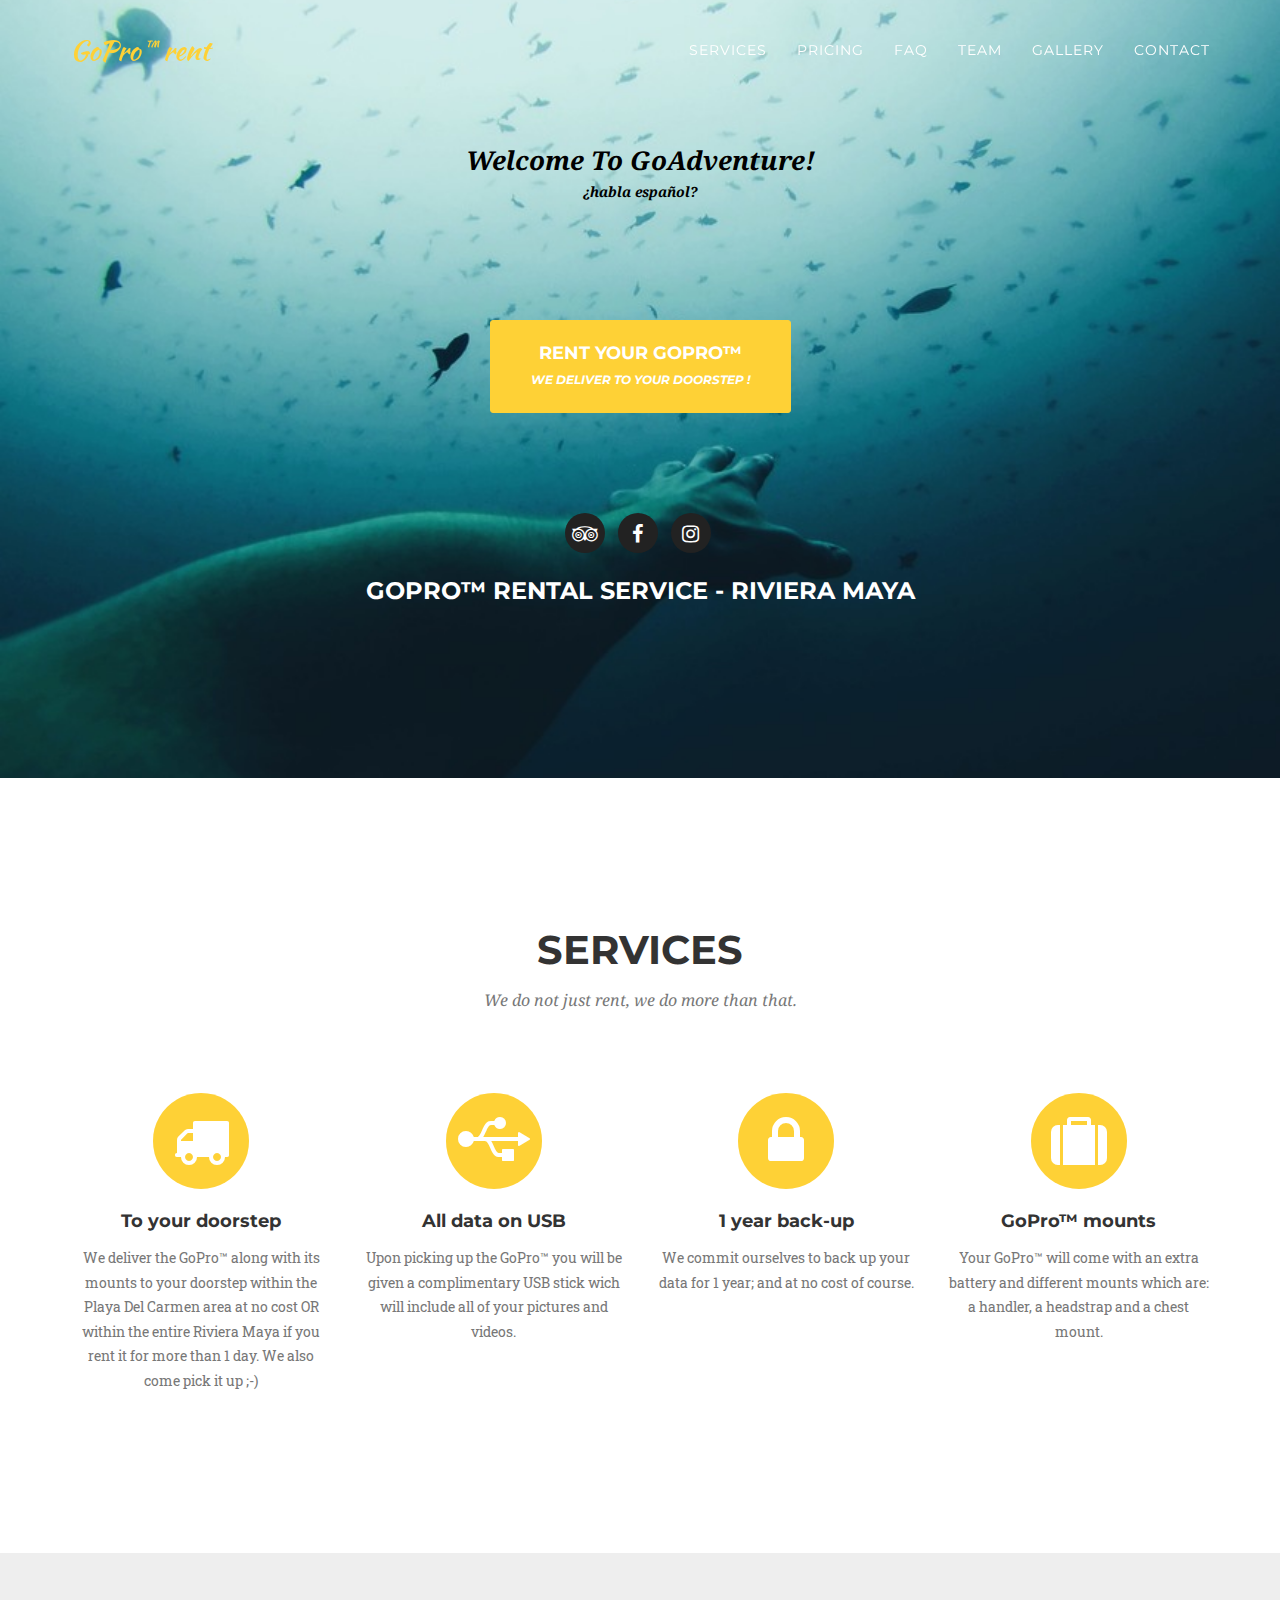
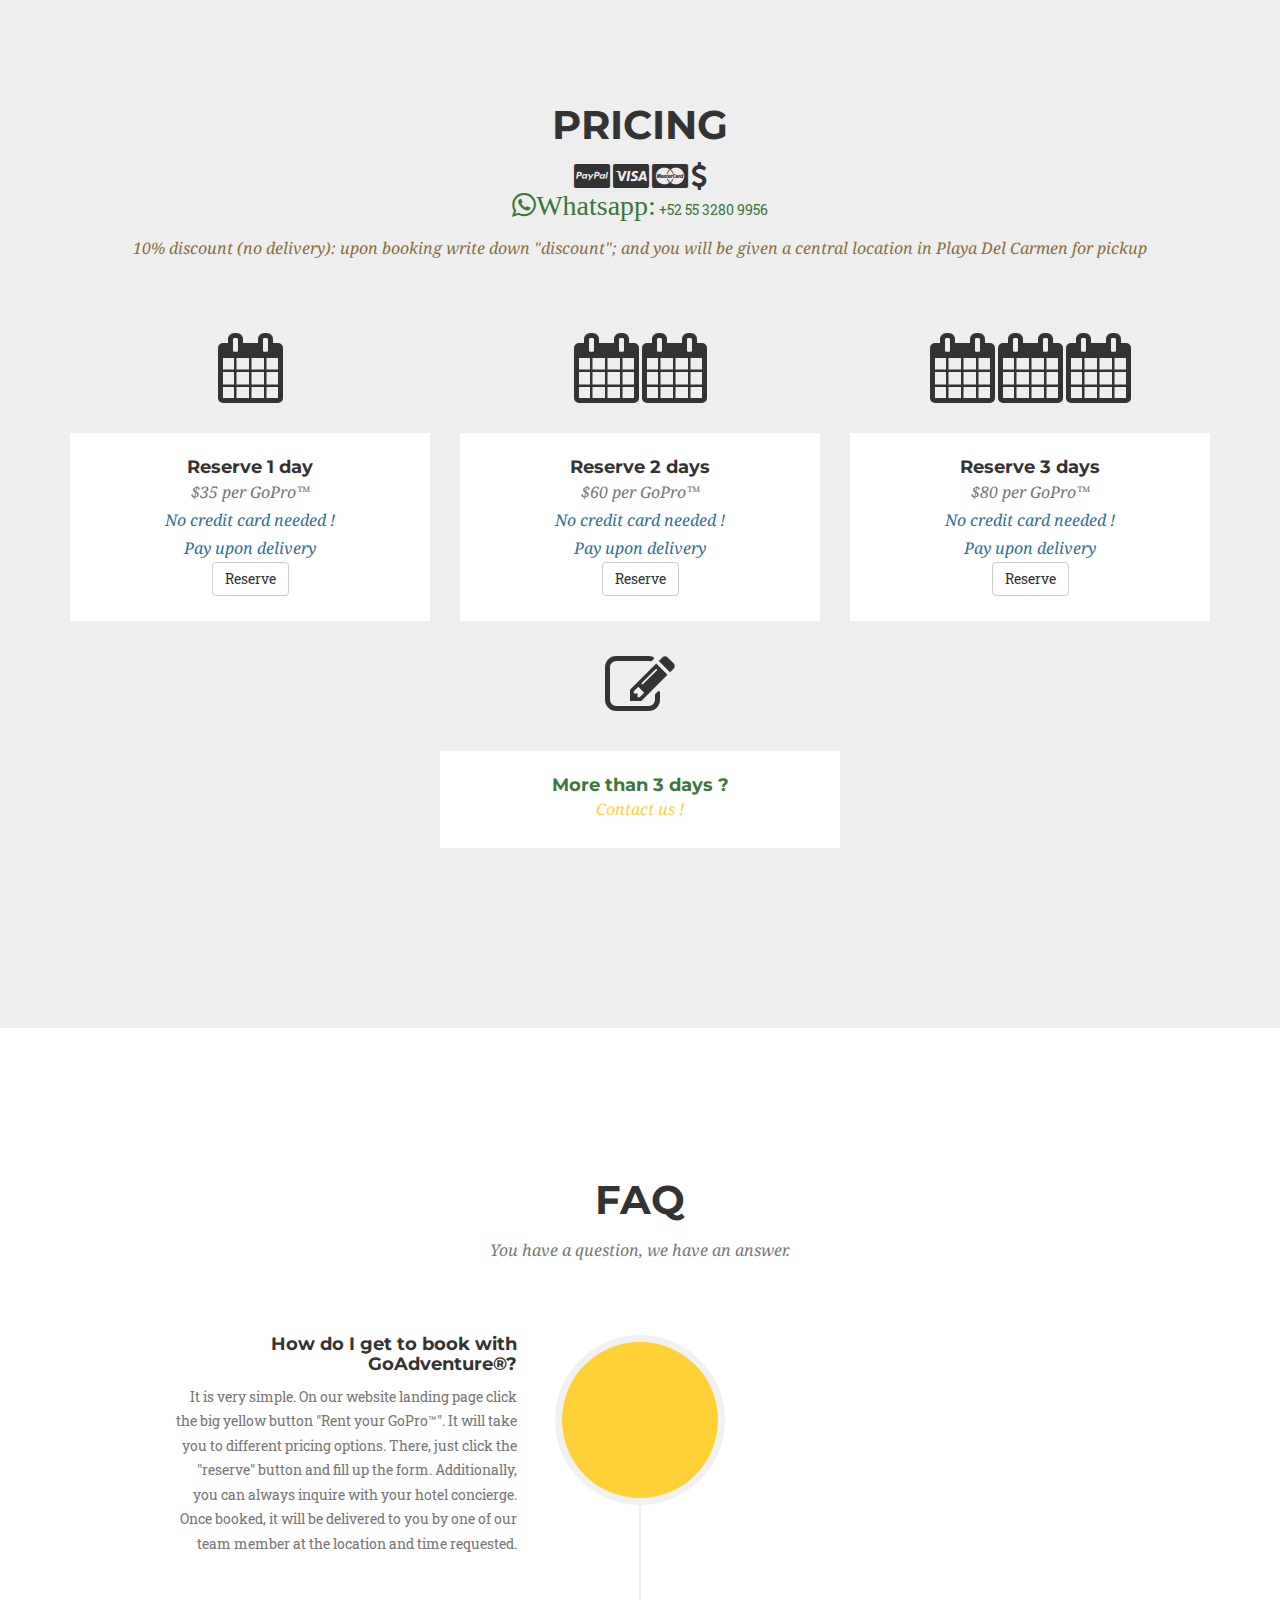
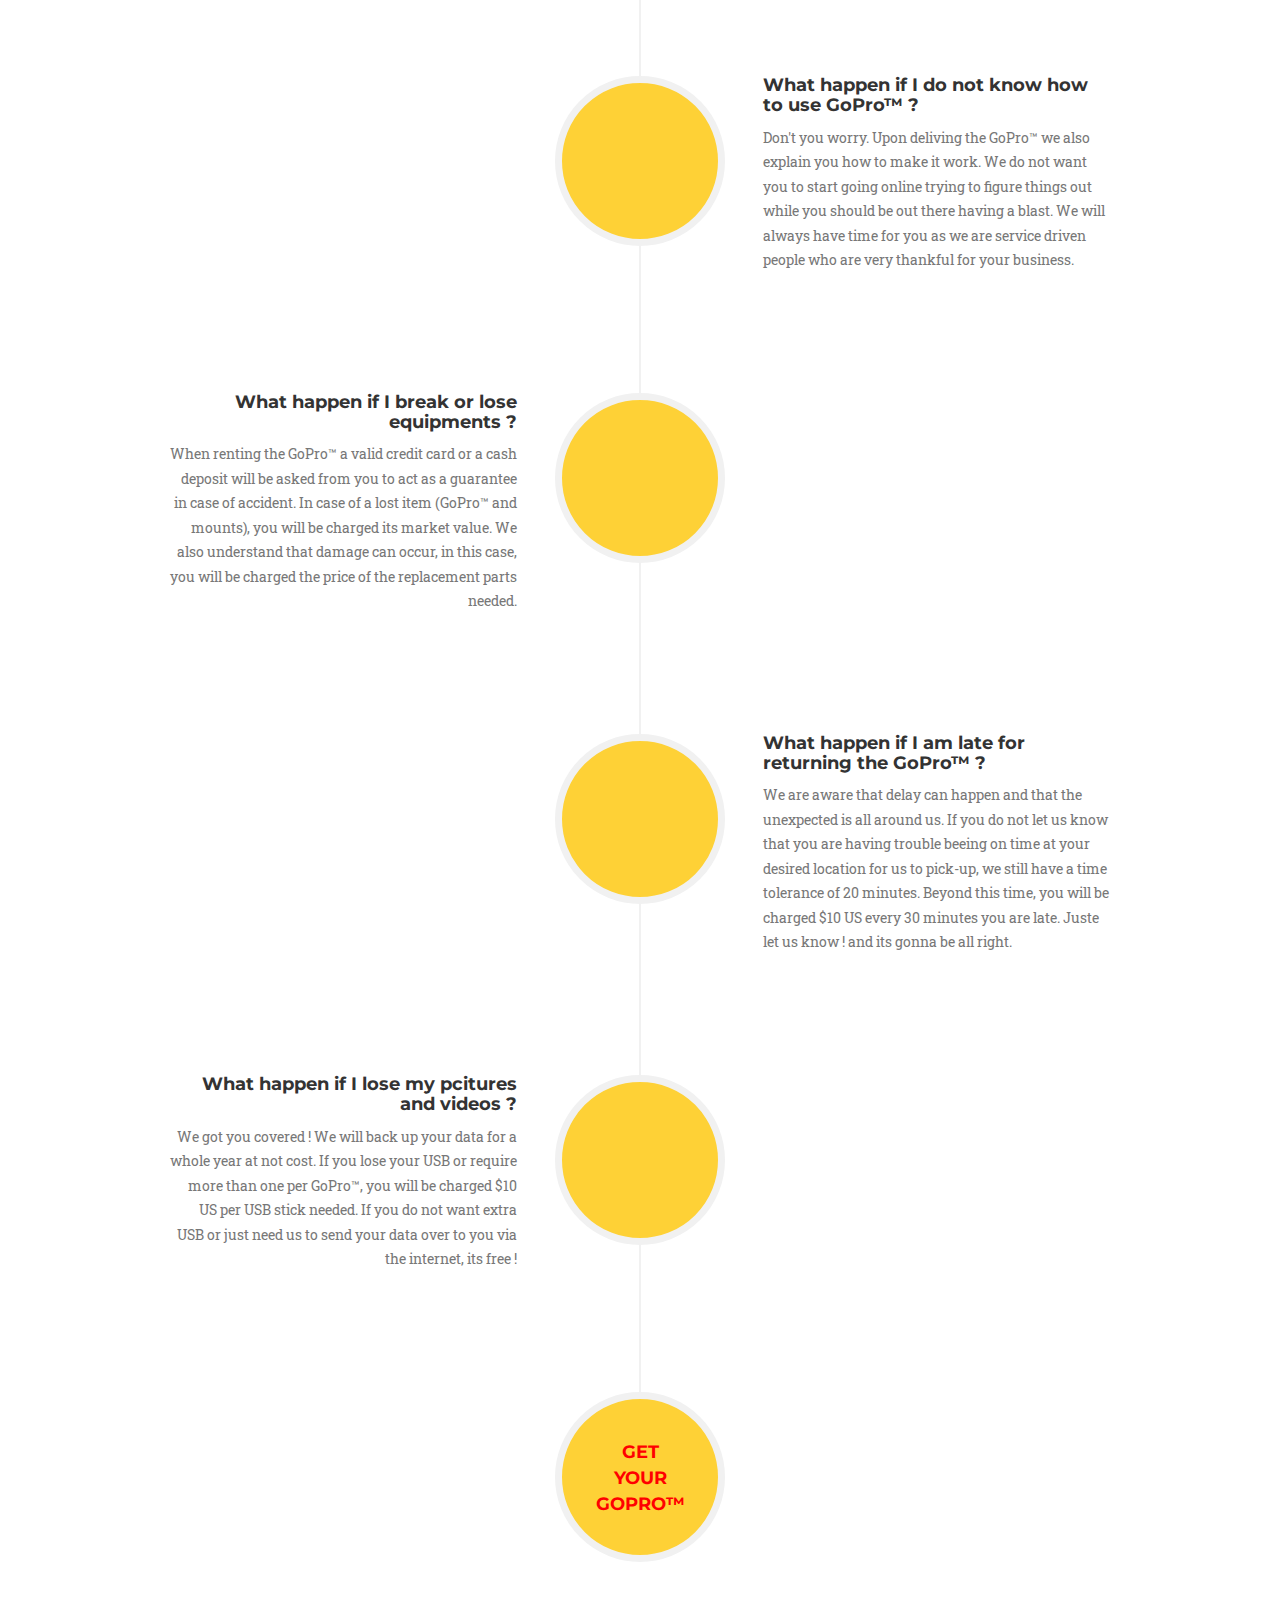
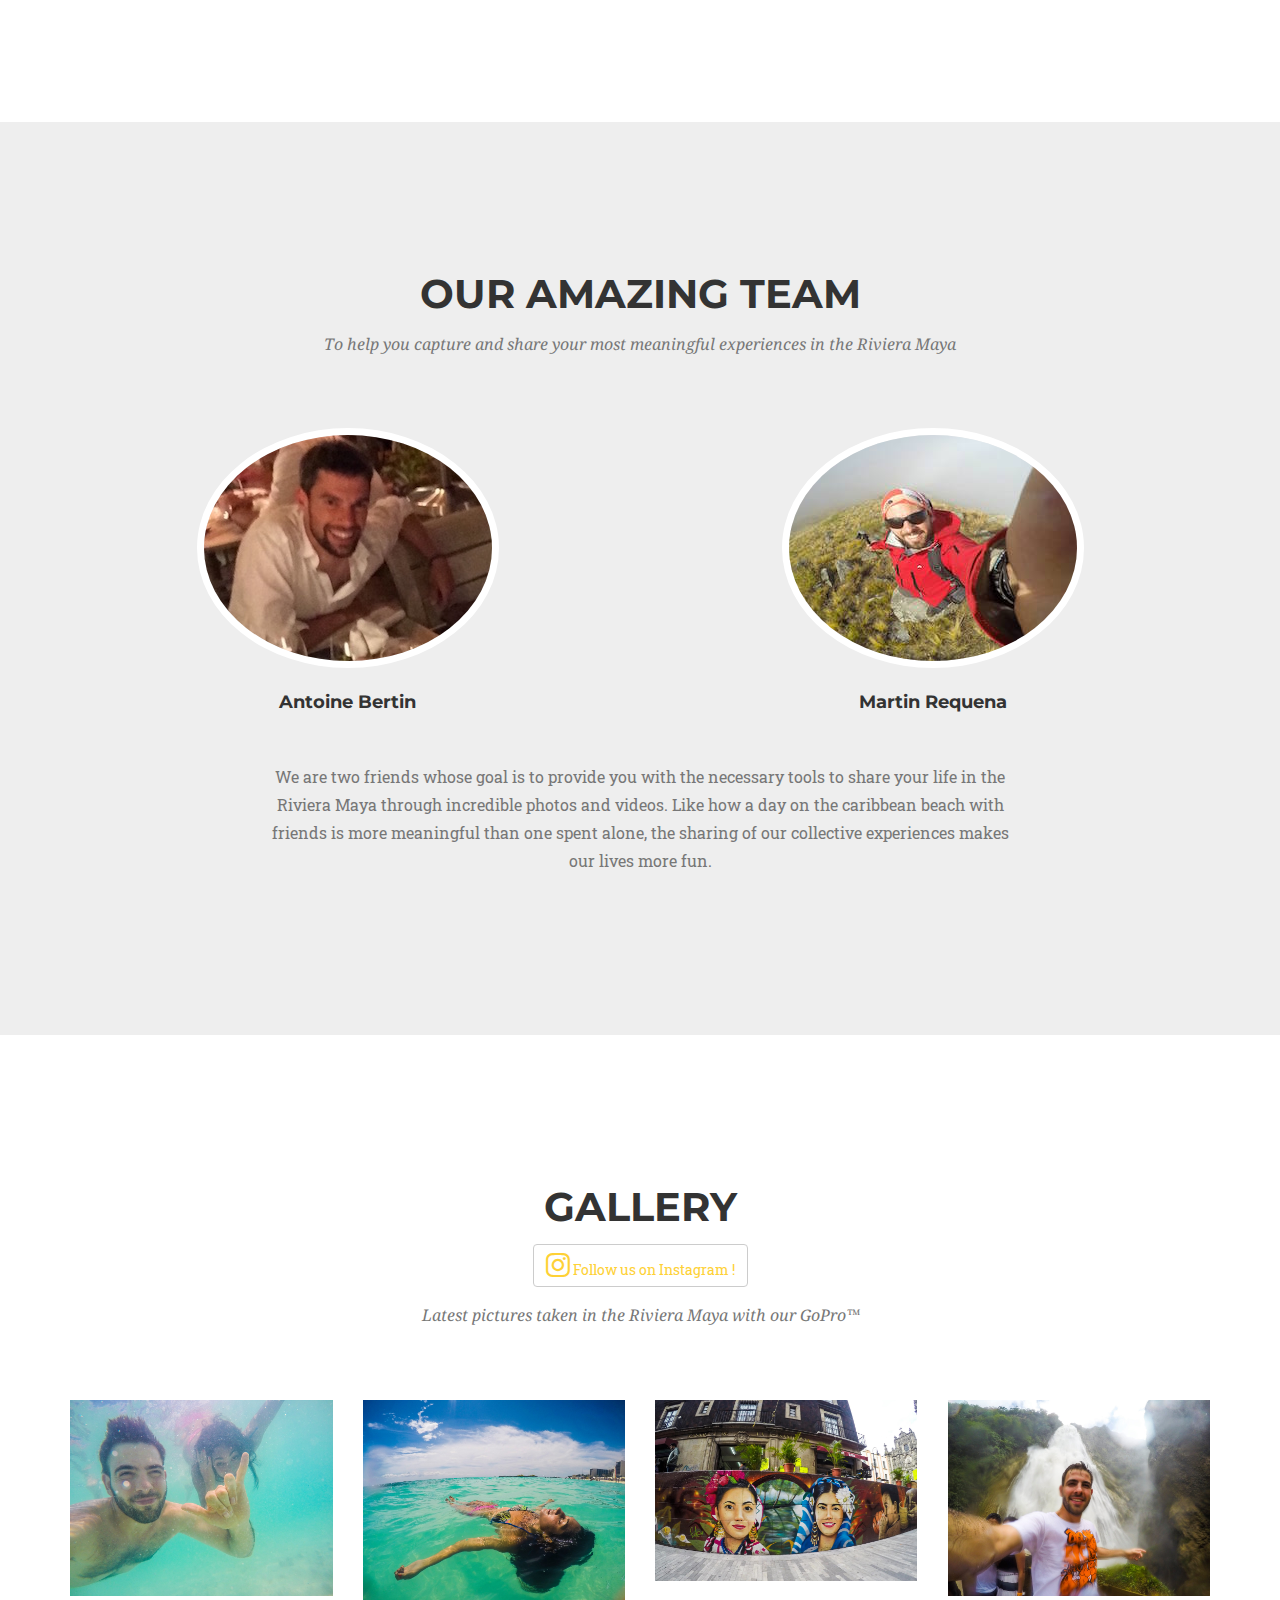
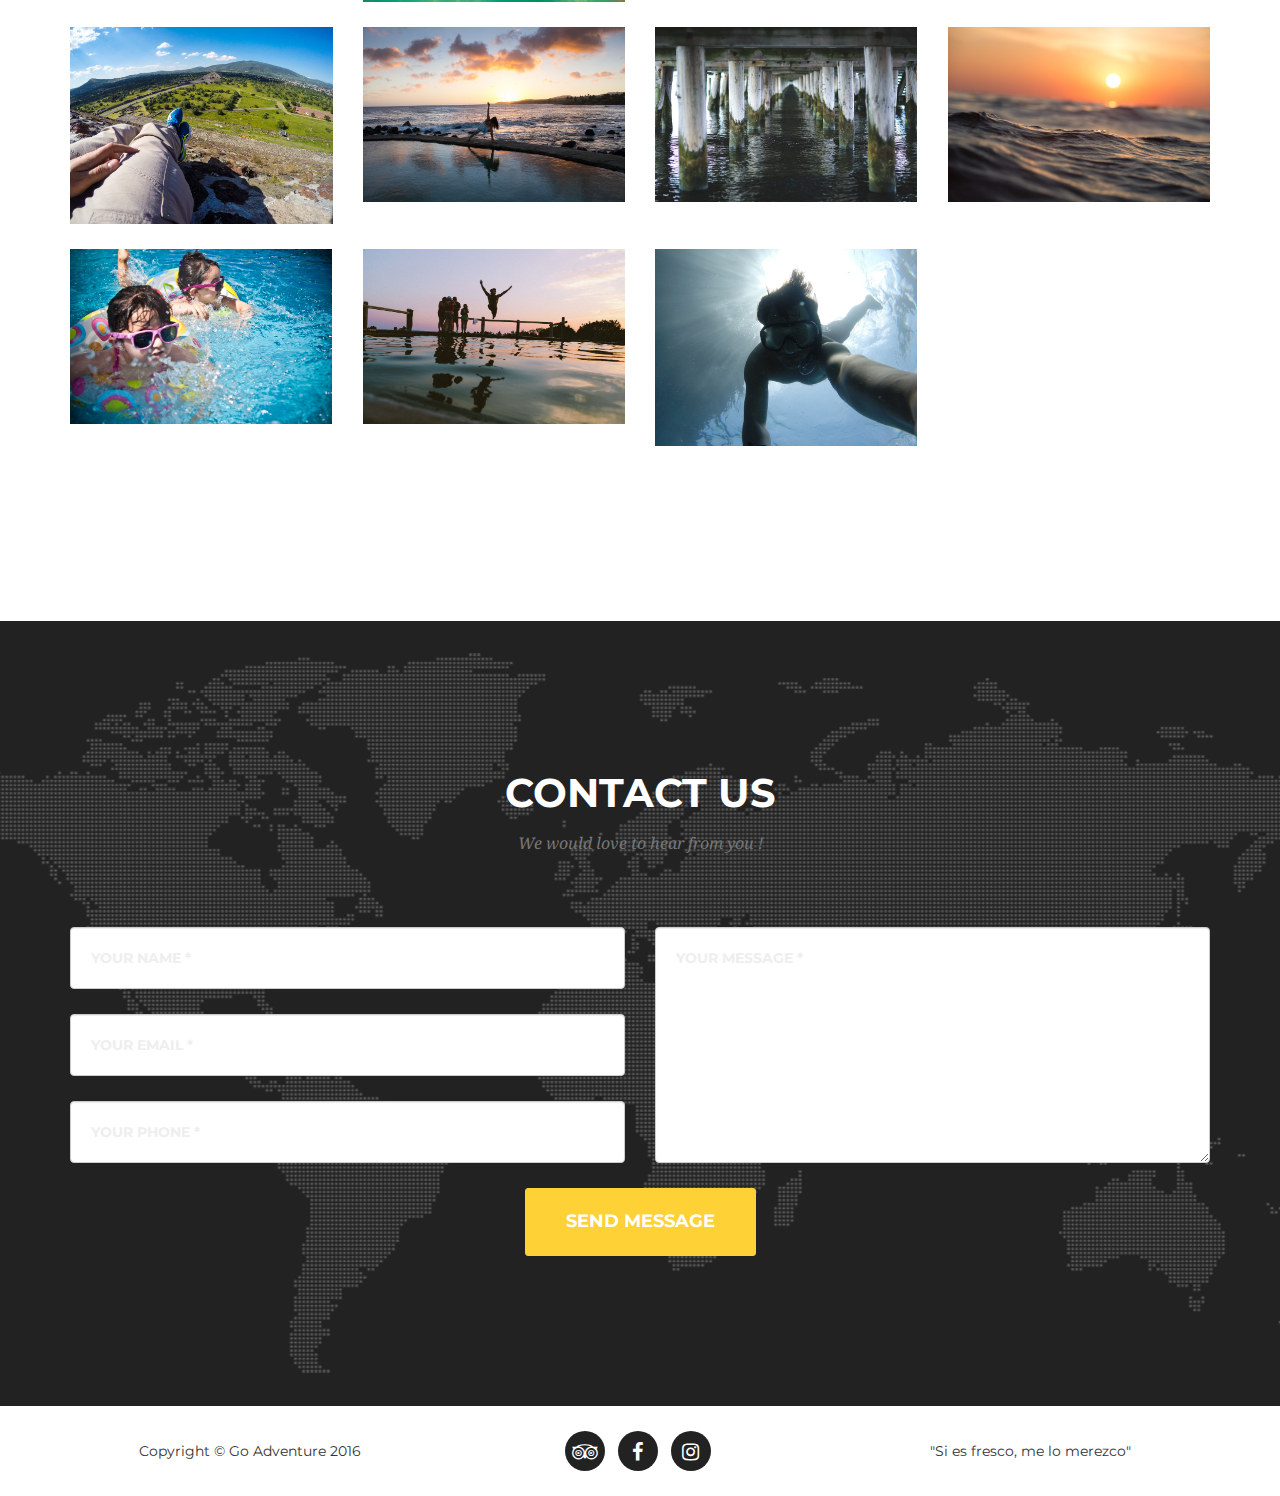
==== commit 3b4b3c40: "content" ====
--- a/index.html
+++ b/index.html
@@ -82,7 +82,7 @@
             <div class="intro-text">
                 <div class="intro-lead-in row" id="welcome">Welcome To GoAdventure!
                     <br>
-                    <a href="#" id="spanish"><p>¿habla español?</p></a>
+                    <a href="index_sp.html" id="spanish"><p>¿habla español?</p></a>
                 </div>
                 <div id="big-bot">
                     <a href="#portfolio" class="page-scroll btn btn-xl row">Rent your GoPro&trade;
@@ -278,7 +278,7 @@
                                     <h4 class="subheading">What happen if I am late for returning the GoPro&trade; ?</h4>
                                 </div>
                                 <div class="timeline-body">
-                                    <p class="text-muted">We are aware that delay can happen and that the unexpected is all around us. If you do not let us know that you are having trouble beeing on time at your desired location for us to pick-up, we still have a time tolerance of 20 minutes. Beyond this time, you will be charged $5 US every 30 minutes you are late. Juste let us know ! and its gonna be all right.</p>
+                                    <p class="text-muted">We are aware that delay can happen and that the unexpected is all around us. If you do not let us know that you are having trouble beeing on time at your desired location for us to pick-up, we still have a time tolerance of 20 minutes. Beyond this time, you will be charged $10 US every 30 minutes you are late. Juste let us know ! and its gonna be all right.</p>
                                 </div>
                             </div>
                         </li>
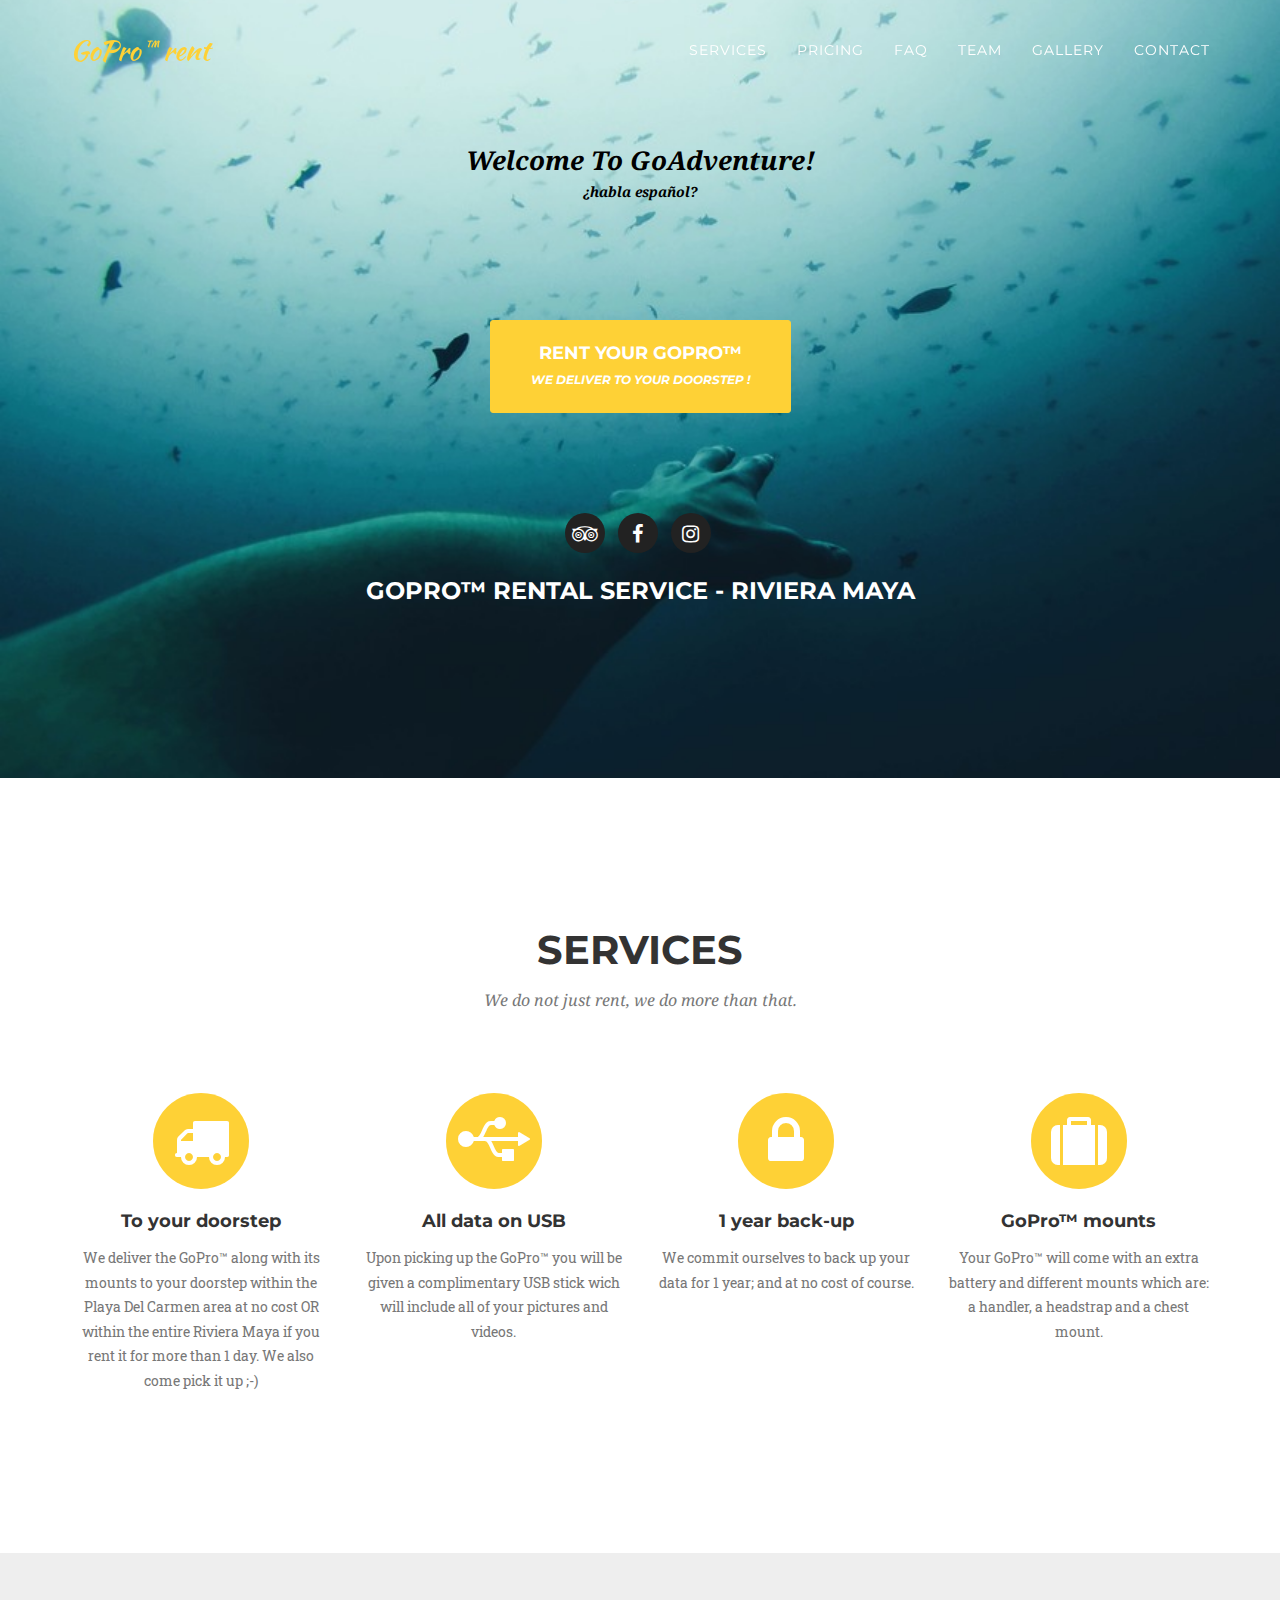
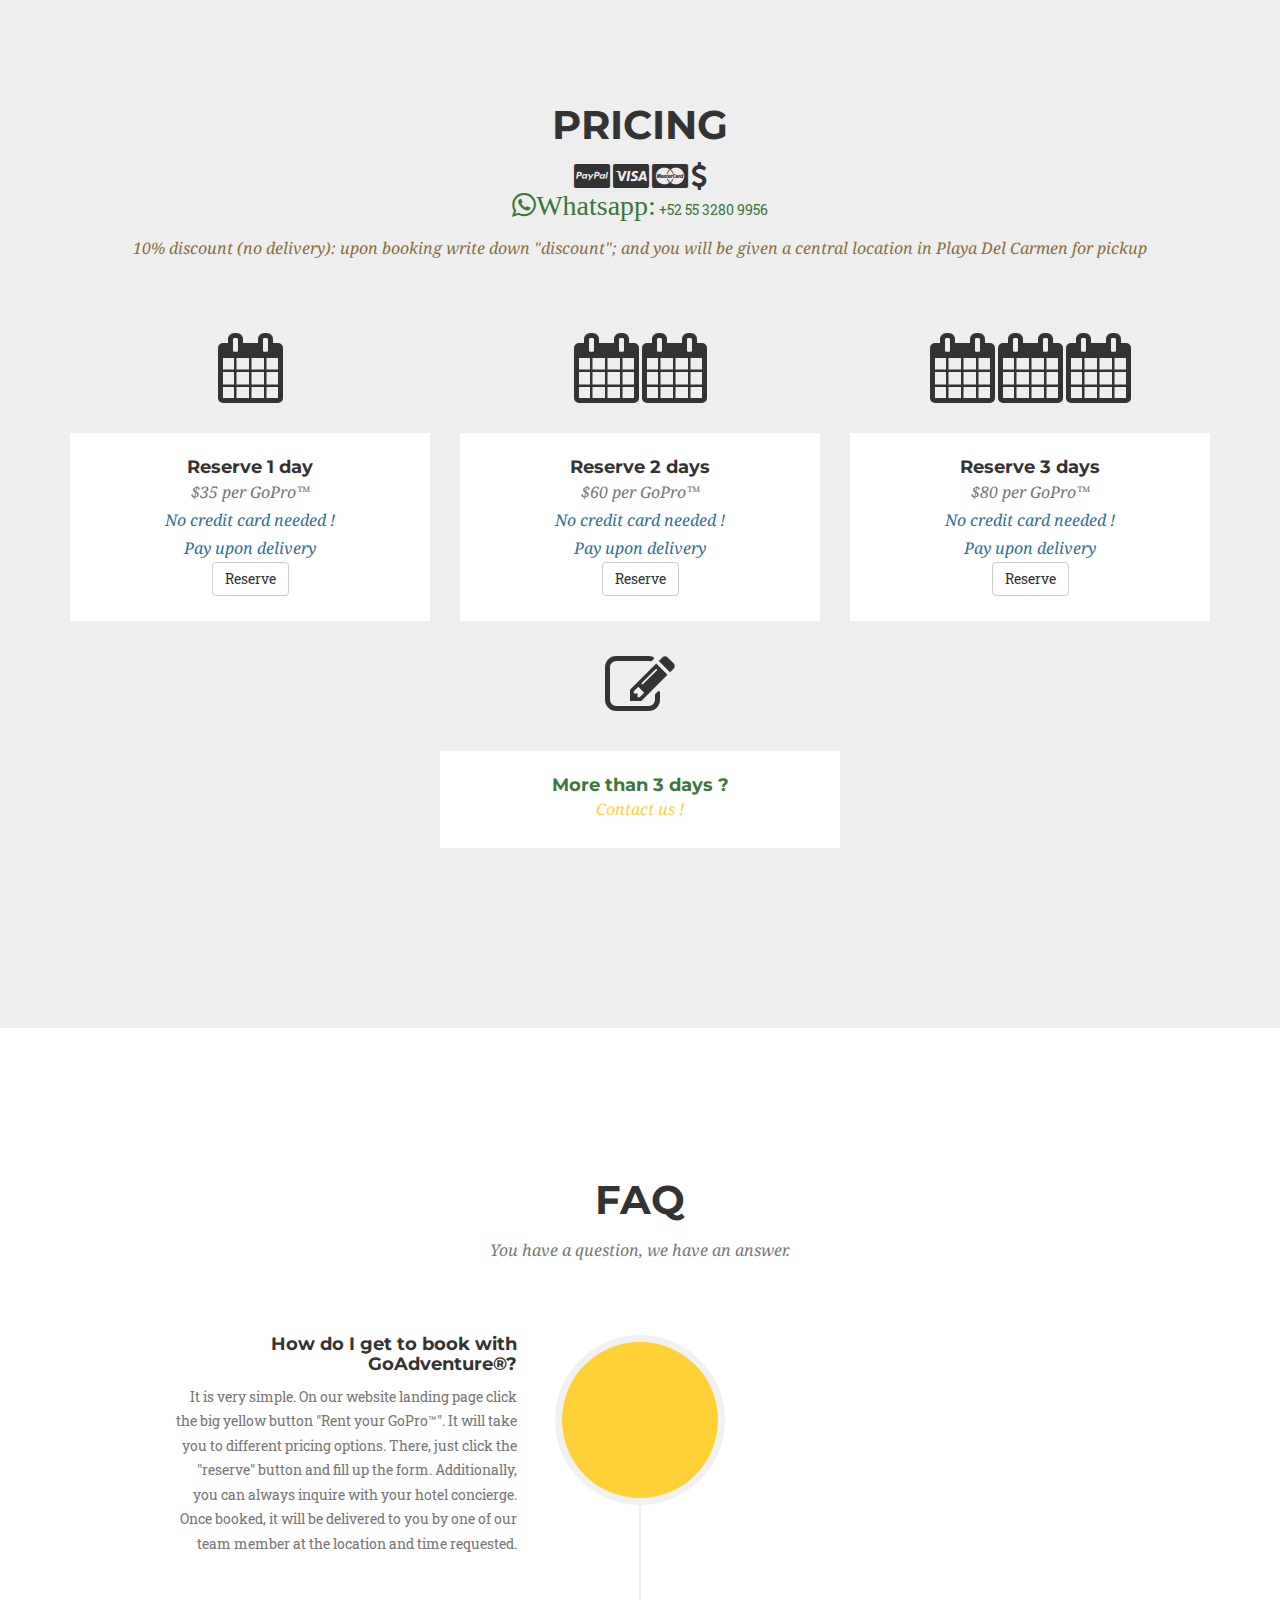
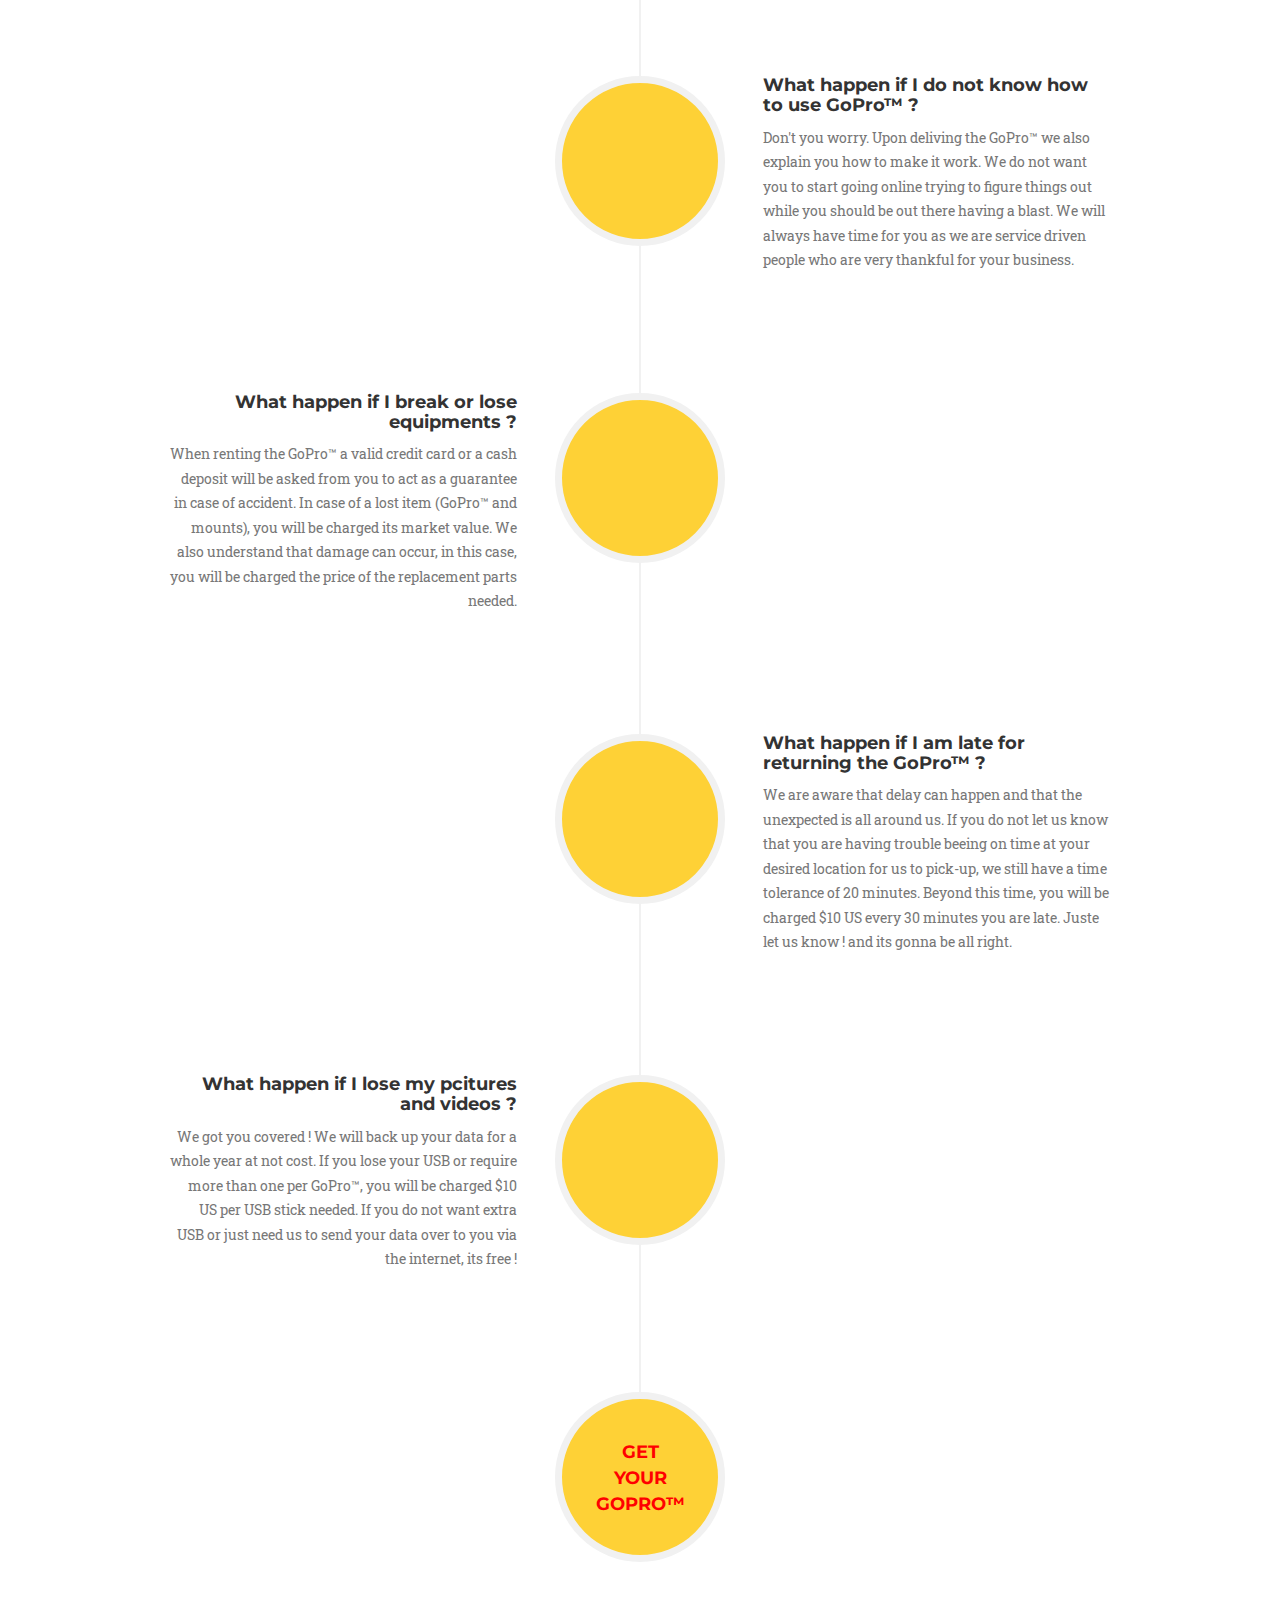
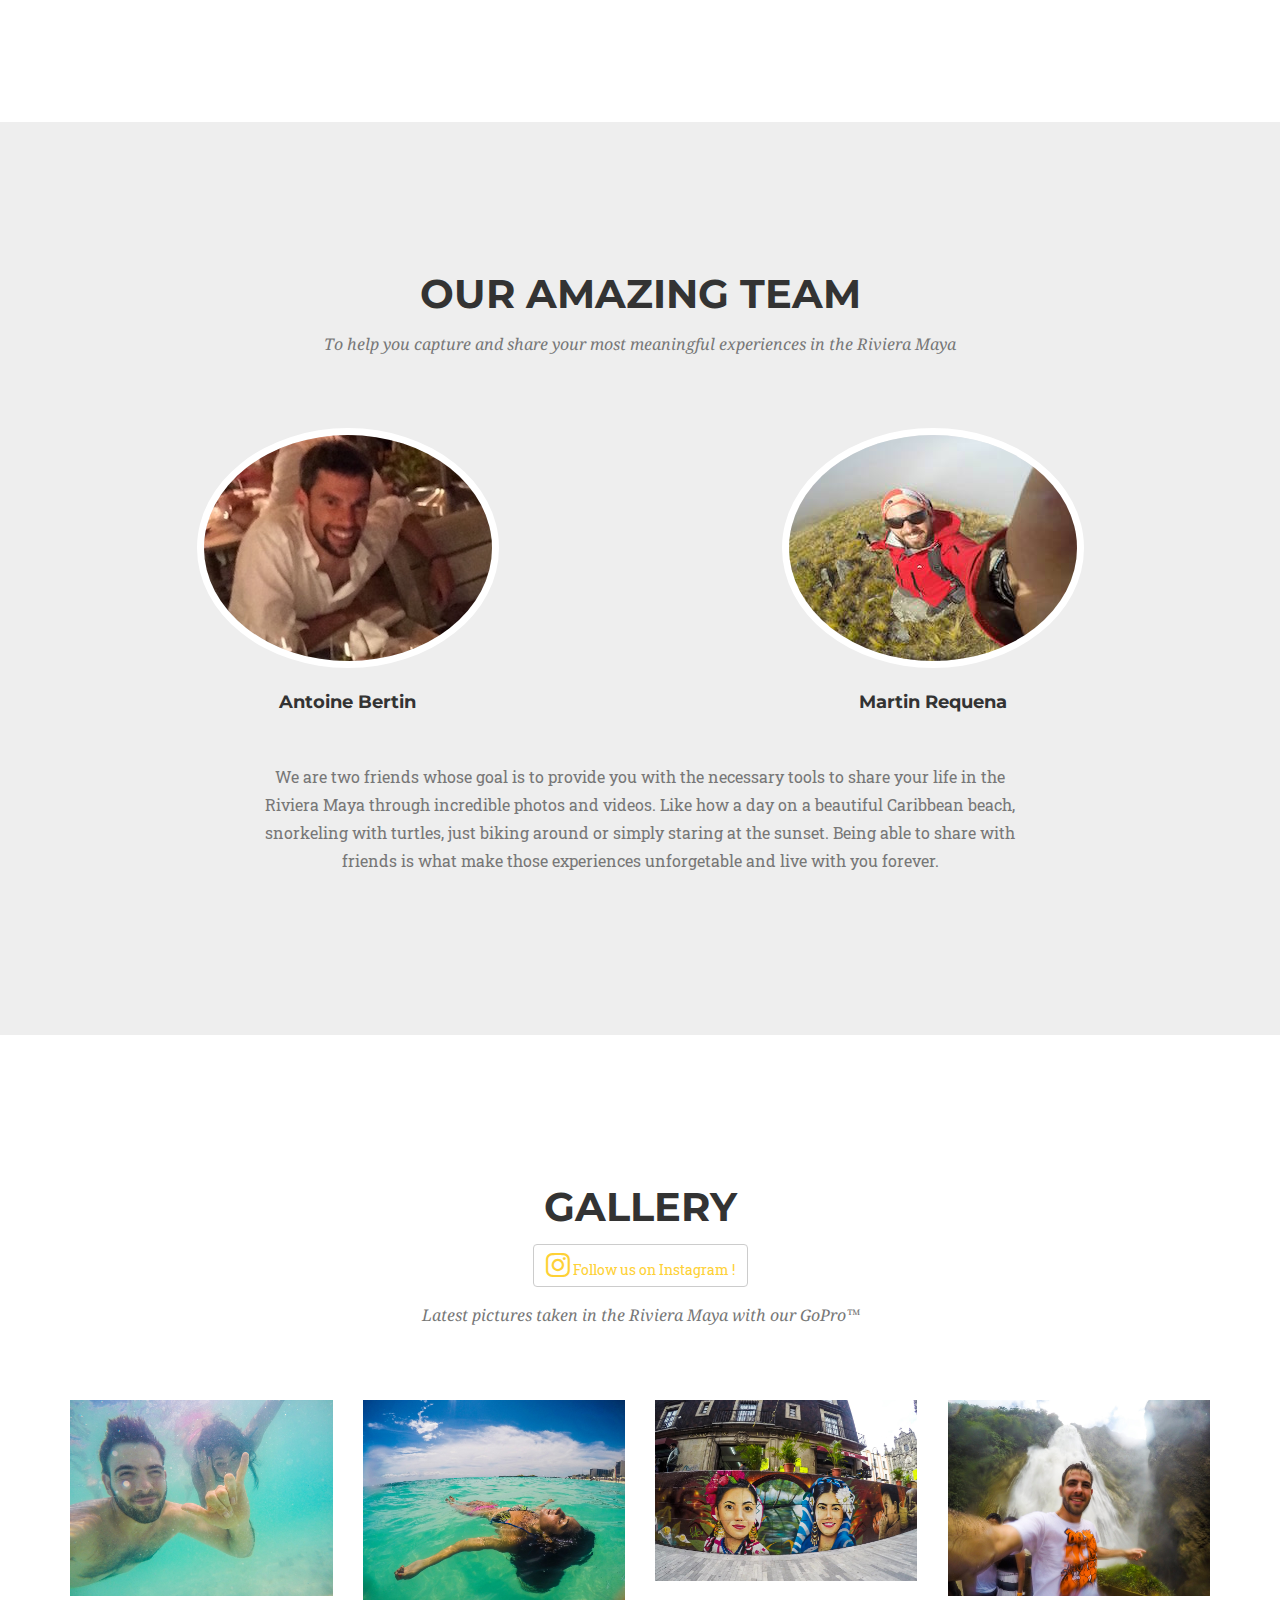
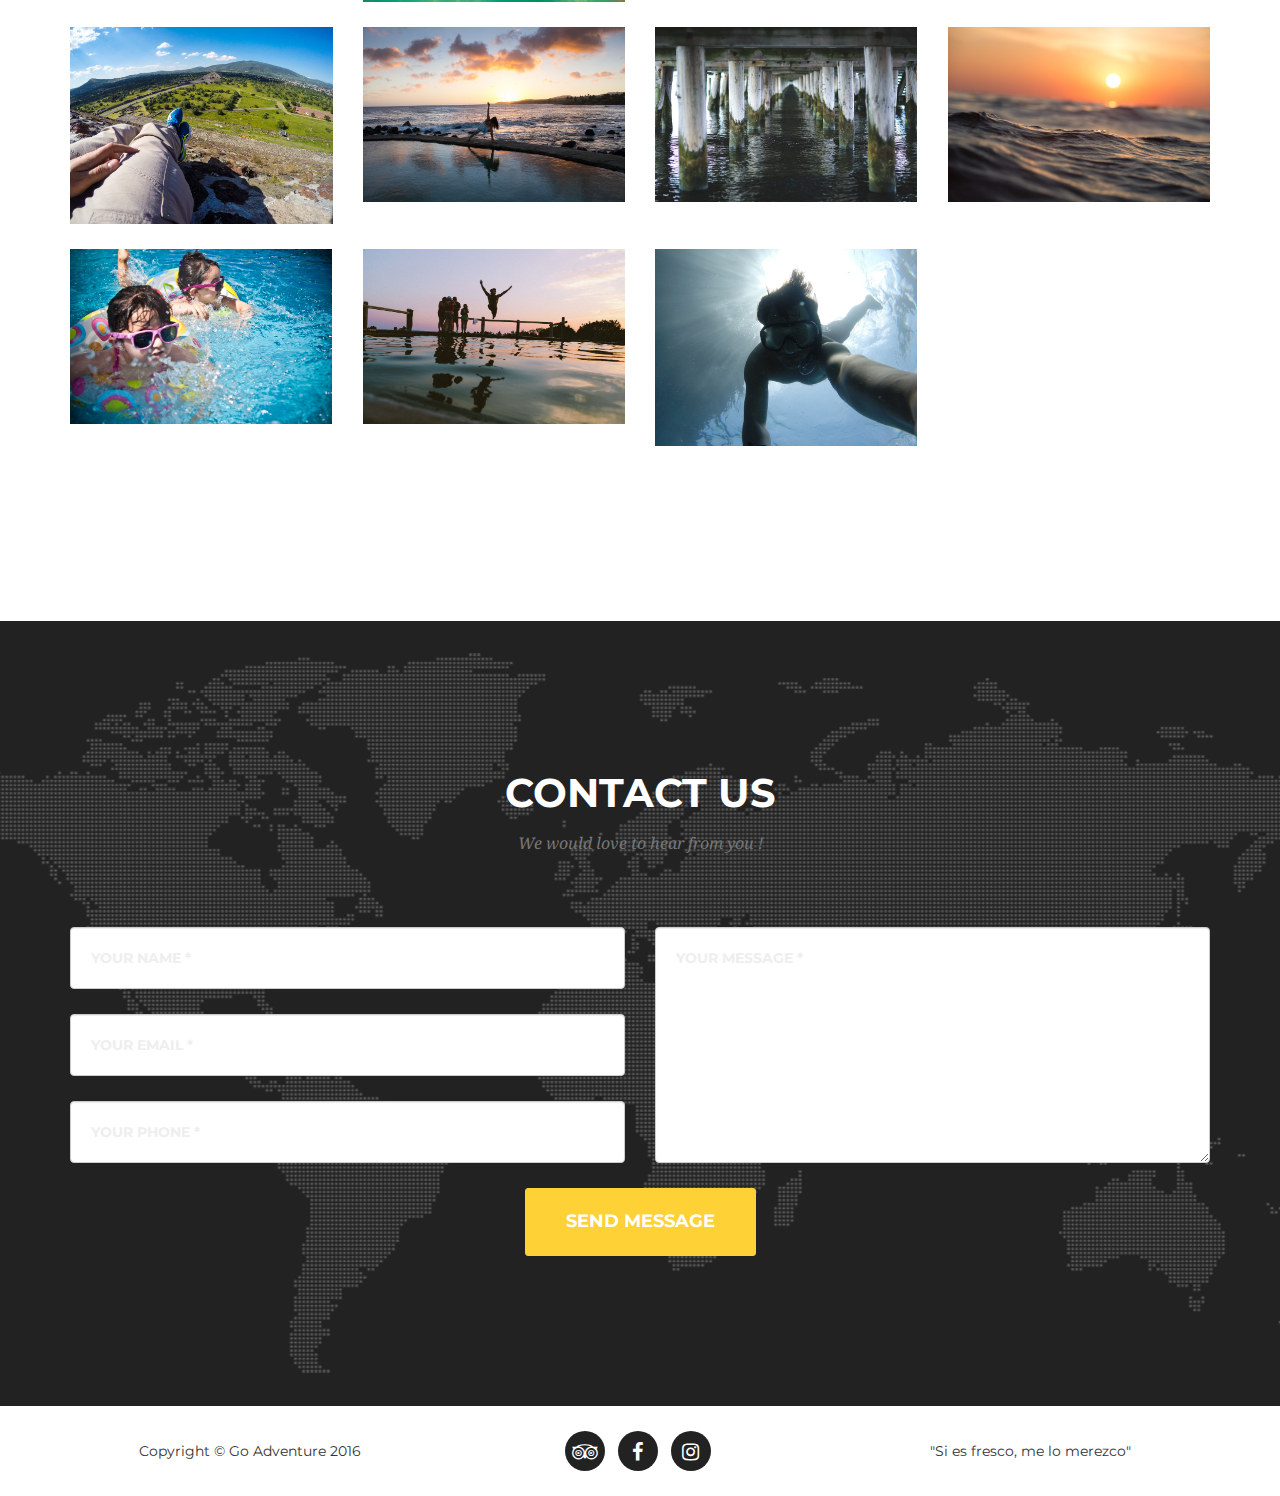
==== commit fc25b154: "translation" ====
--- a/index.html
+++ b/index.html
@@ -348,7 +348,7 @@
             </div>
             <div class="row">
                 <div class="col-lg-8 col-lg-offset-2 text-center">
-                    <p class="large text-muted"> We are two friends whose goal is to provide you with the necessary tools to share your life in the Riviera Maya through incredible photos and videos. Like how a day on the caribbean beach with friends is more meaningful than one spent alone, the sharing of our collective experiences makes our lives more fun. 
+                    <p class="large text-muted"> We are two friends whose goal is to provide you with the necessary tools to share your life in the Riviera Maya through incredible photos and videos. Like how a day on a beautiful Caribbean beach, snorkeling with turtles, just biking around or simply staring at the sunset. Being able to share with friends is what make those experiences unforgetable and live with you forever.
                     </p>
                 </div>
             </div>
